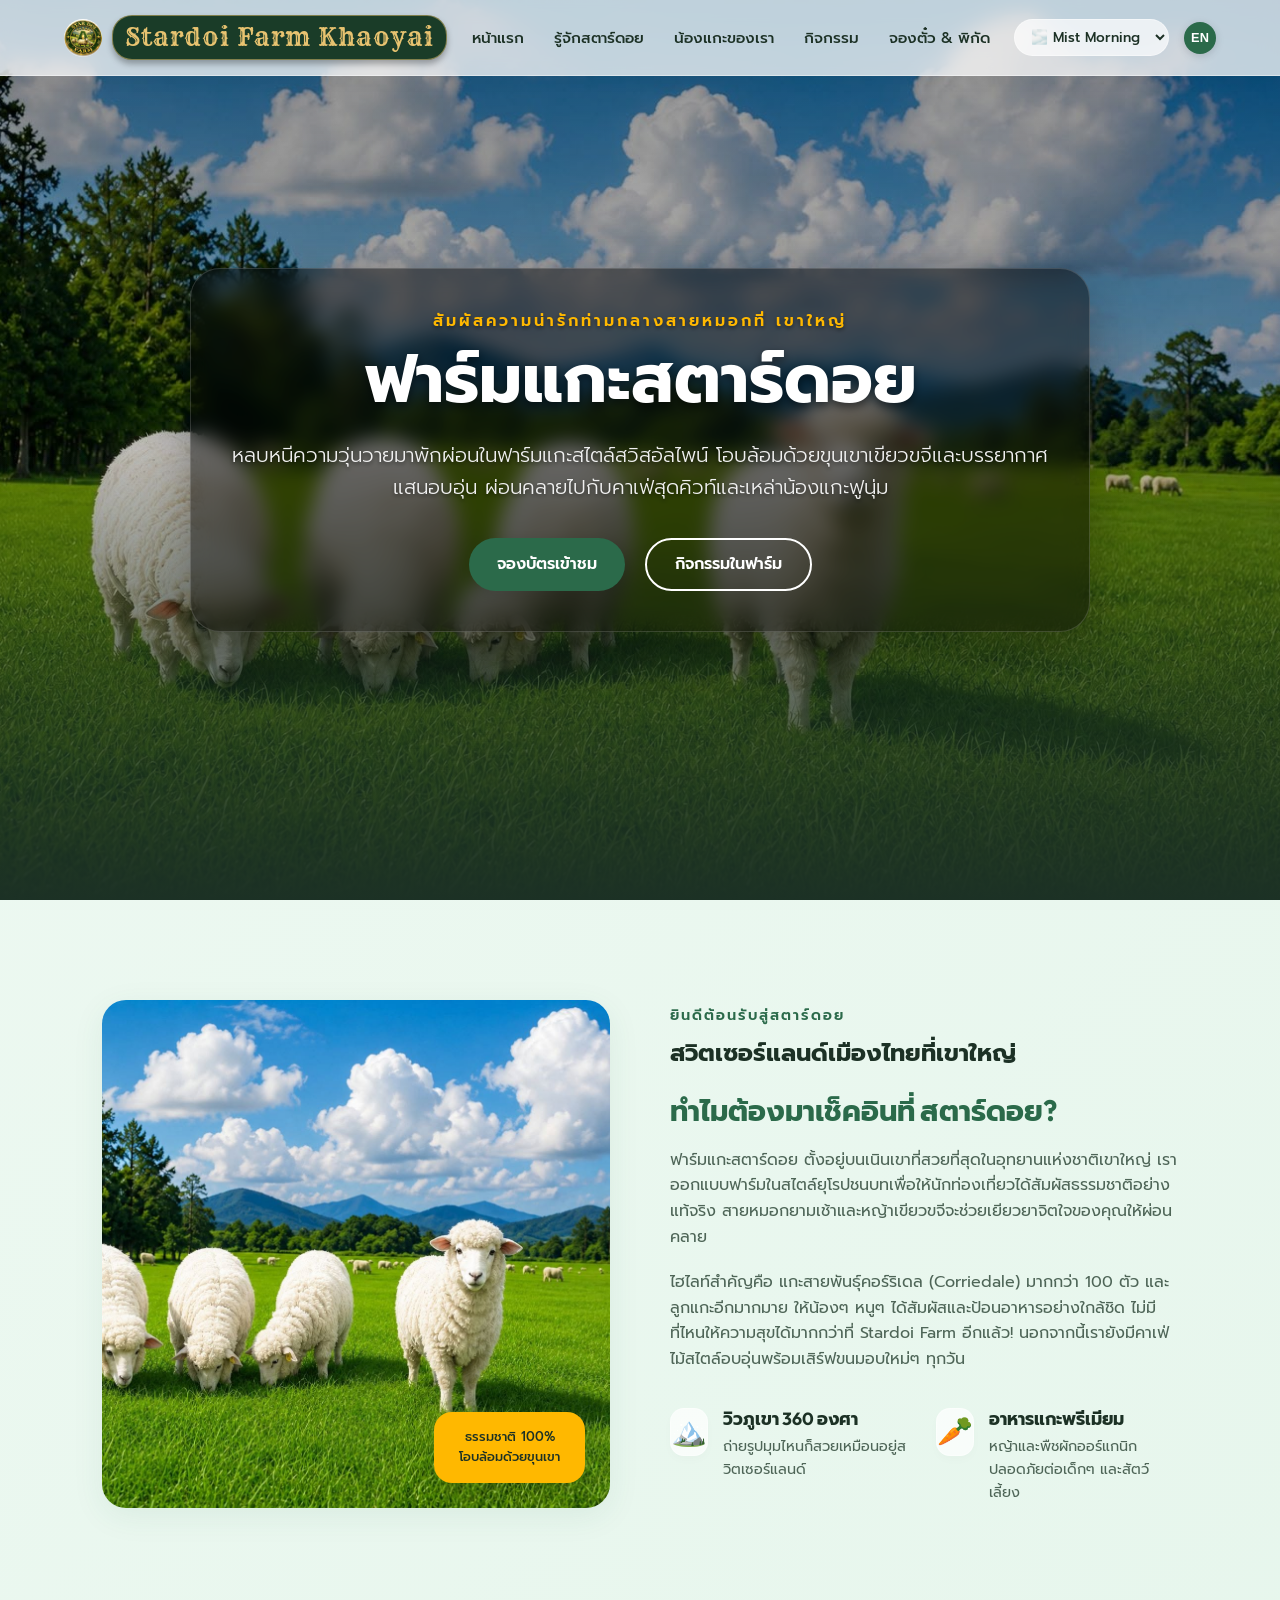
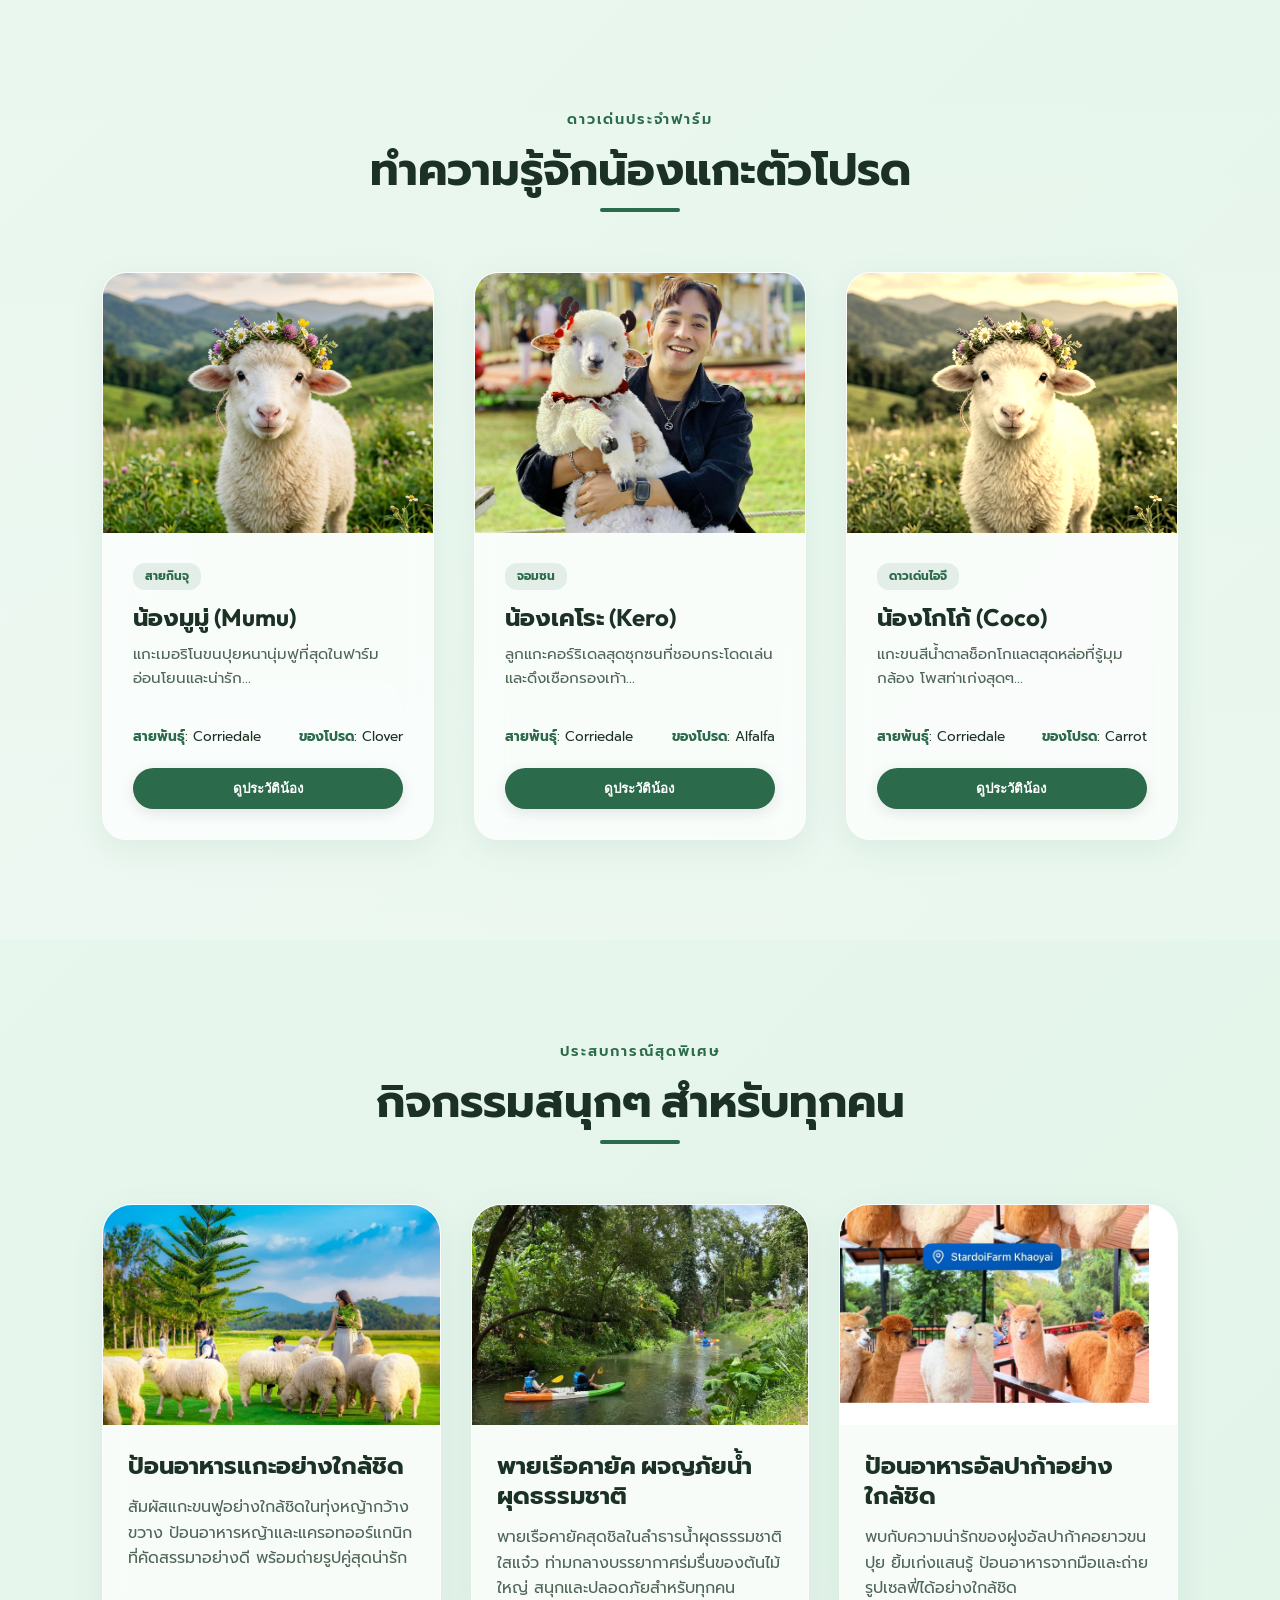
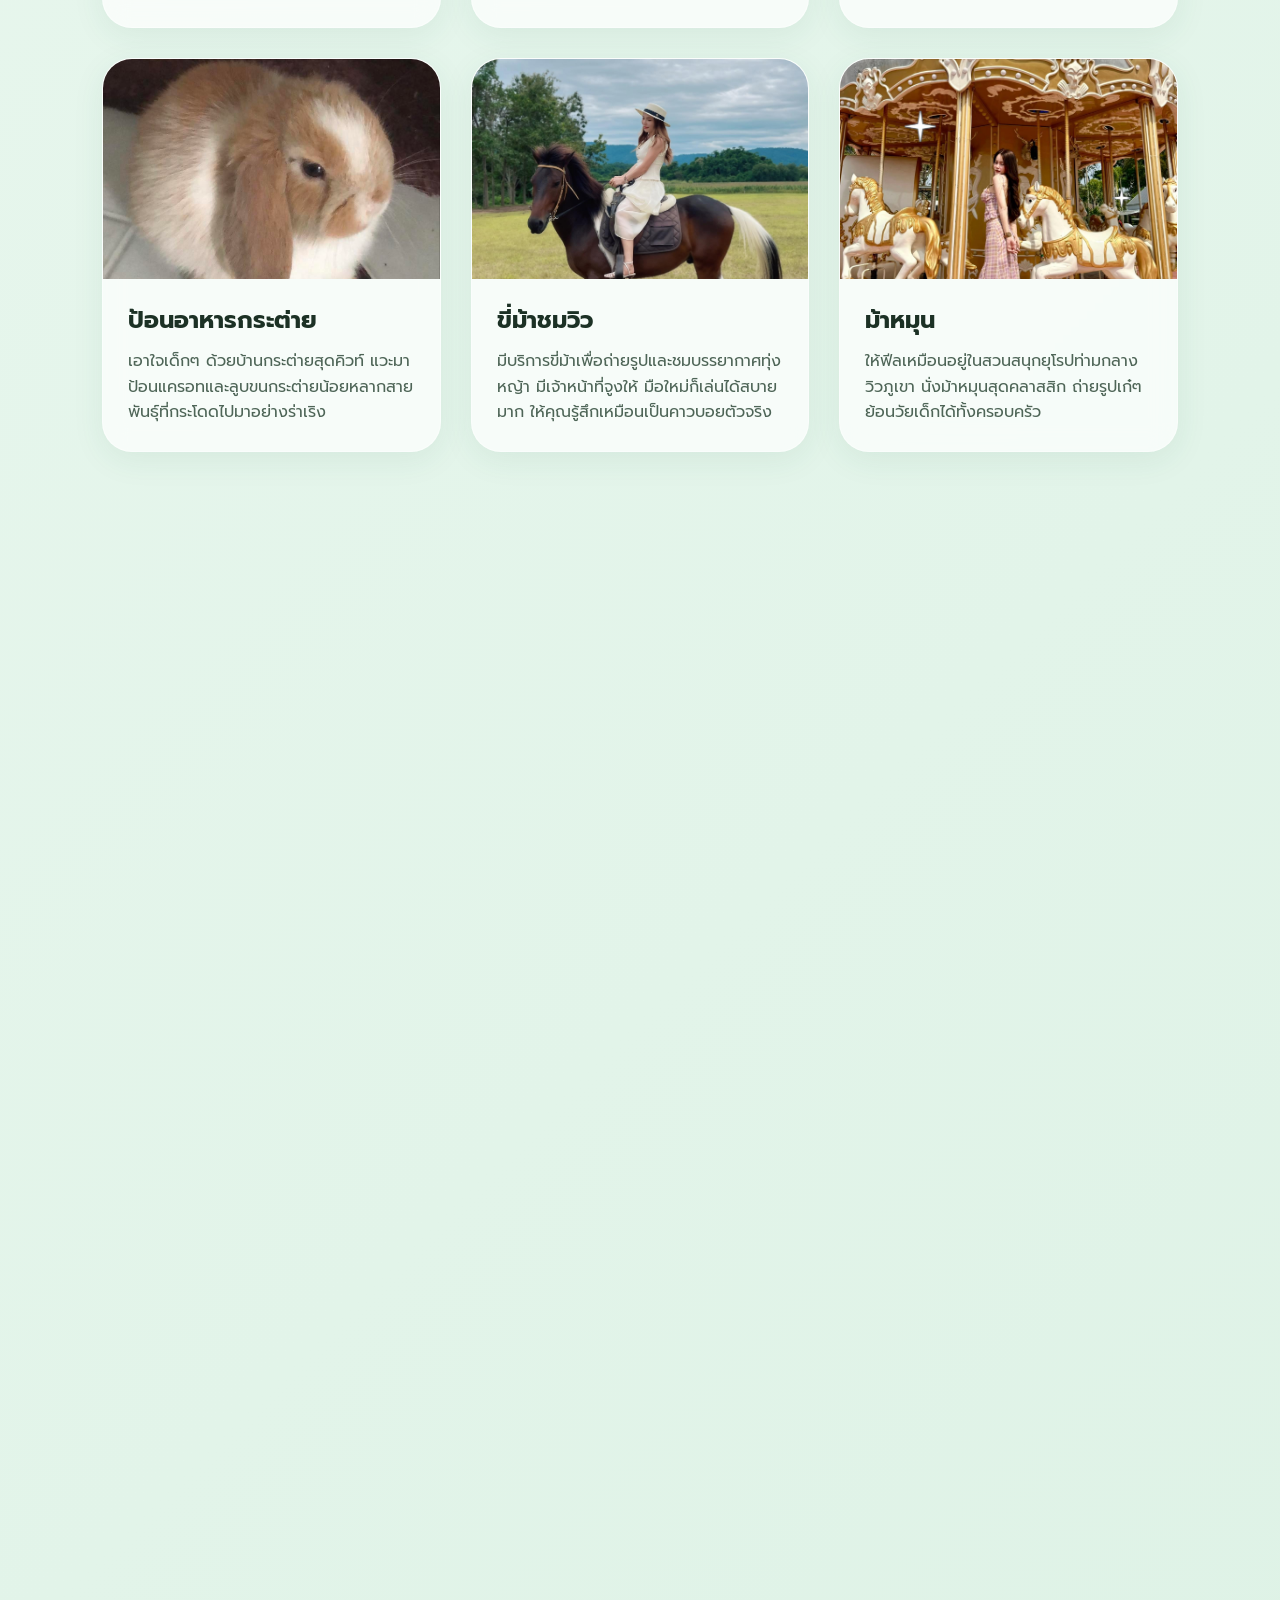
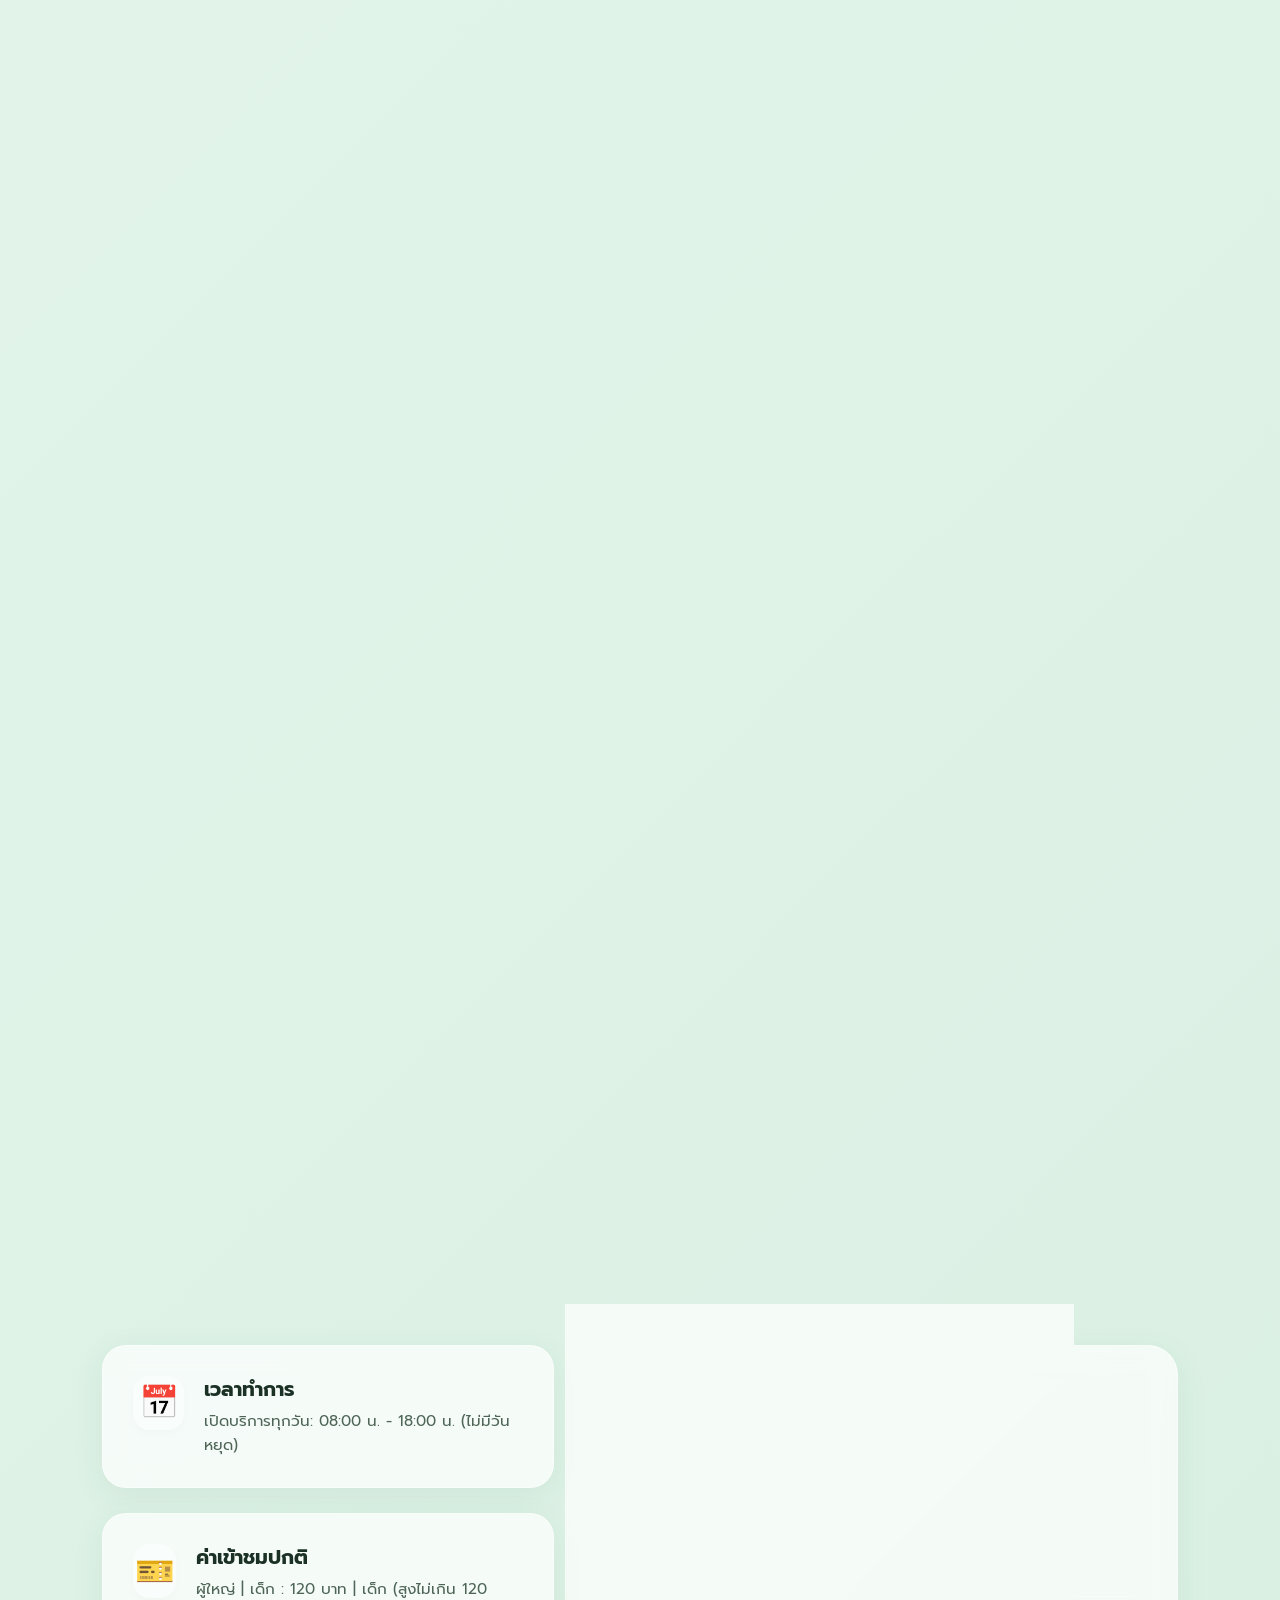
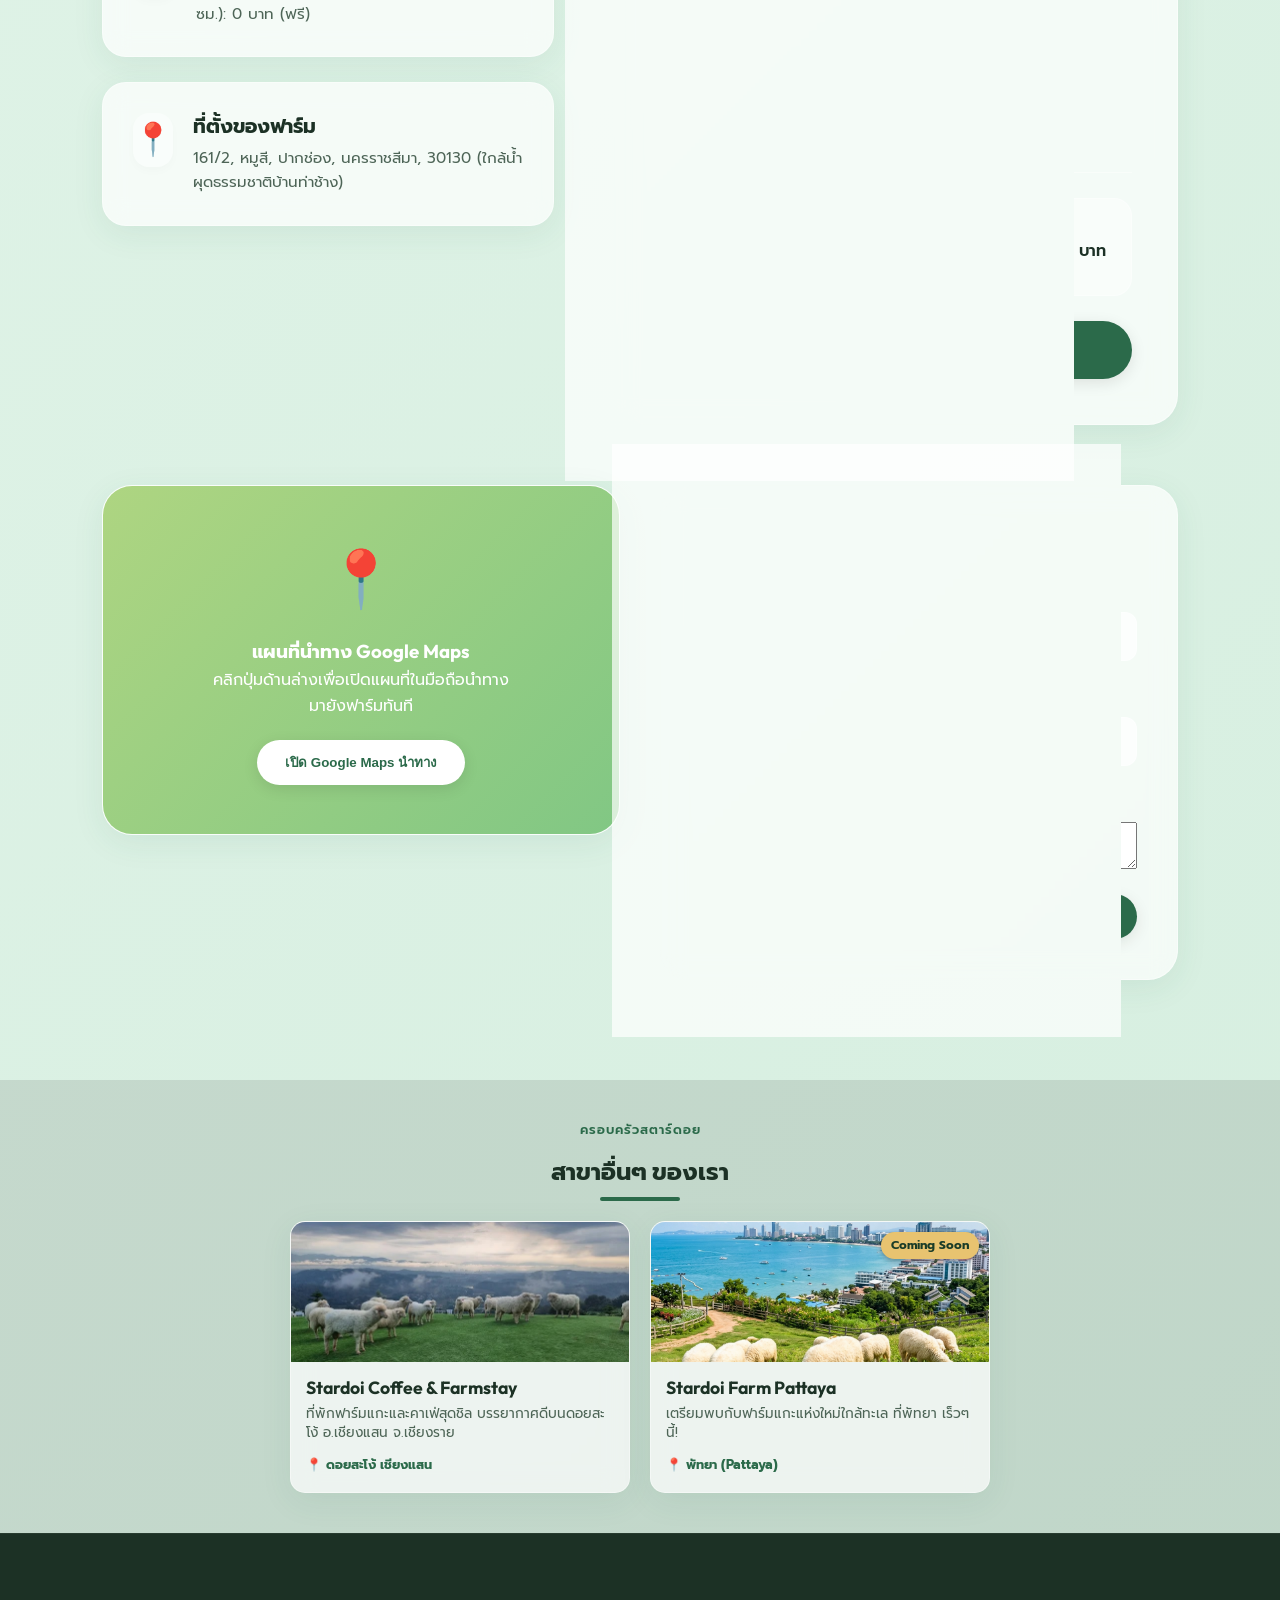
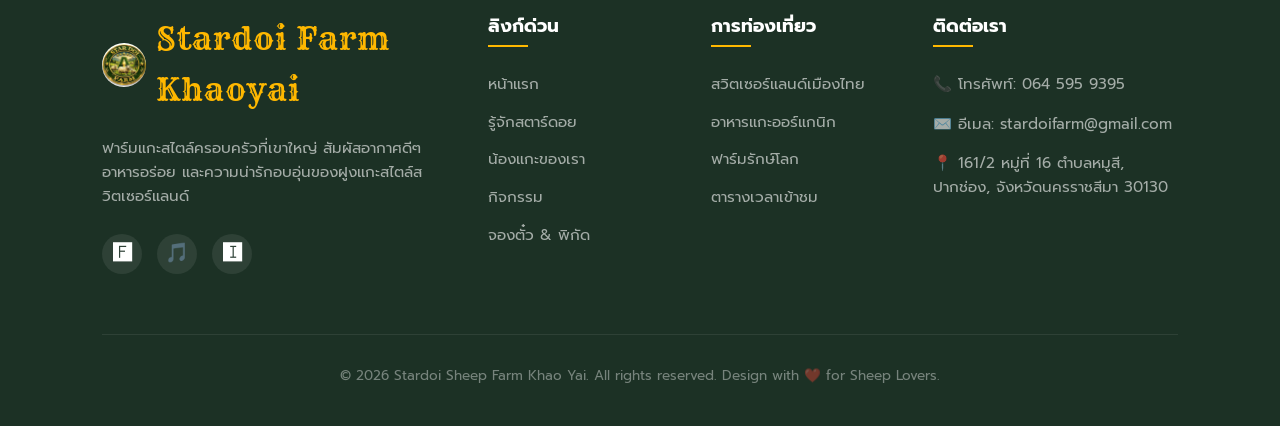
==== index.html @ 063c2667 "Add files via upload" ====
<!DOCTYPE html>
<html lang="th">
<head>
  <meta charset="UTF-8">
  <meta name="viewport" content="width=device-width, initial-scale=1.0">
  <meta name="description" content="ฟาร์มแกะสตาร์ดอย เขาใหญ่ (Stardoi Sheep Farm) - สัมผัสธรรมชาติสไตล์สวิสอัลไพน์ ป้อนอาหารแกะ ถ่ายรูปสวย และคาเฟ่แสนอบอุ่น">
  <meta name="keywords" content="ฟาร์มแกะเขาใหญ่, สตาร์ดอย, ที่เที่ยวเขาใหญ่, คาเฟ่เขาใหญ่, Stardoi Sheep Farm, Khao Yai">
  <meta name="author" content="Stardoi Sheep Farm">
  
  <title>Stardoi Sheep Farm Khao Yai - ฟาร์มแกะสตาร์ดอย เขาใหญ่</title>
  
  <!-- Google Fonts -->
  <link rel="preconnect" href="https://fonts.googleapis.com">
  <link rel="preconnect" href="https://fonts.gstatic.com" crossorigin>
  <link href="https://fonts.googleapis.com/css2?family=Rye&display=swap" rel="stylesheet">
  
  <!-- CSS Stylesheet -->
  <link rel="stylesheet" href="style.css">
</head>
<body class="theme-sunny">

  <!-- ==========================================================================
       Header & Navigation
       ========================================================================== -->
  <header>
    <a href="#" class="logo">
      <img src="images/logo.jpg" alt="Stardoi Logo" class="logo-img" style="width: 38px; height: 38px; border-radius: 50%; object-fit: cover;">
      <span style="font-family: 'Rye', cursive; font-size: 1.1em; font-weight: normal; letter-spacing: 1px; color: #e8c370; background-color: #1a3c28; padding: 2px 12px; border-radius: 20px; border: 1px solid rgba(232, 195, 112, 0.5); box-shadow: 0 4px 6px rgba(0,0,0,0.3);">Stardoi Farm Khaoyai</span>
    </a>
    
    <nav>
      <a href="#hero" data-translate="nav-home">หน้าแรก</a>
      <a href="#about" data-translate="nav-about">รู้จักสตาร์ดอย</a>
      <a href="#flock" data-translate="nav-flock">น้องแกะของเรา</a>
      <a href="#activities" data-translate="nav-activities">กิจกรรม</a>
      <a href="#booking" data-translate="nav-booking">จองตั๋ว & พิกัด</a>
    </nav>
    
    <div class="controls">
      <!-- Theme Selection Dropdown -->
      <select class="custom-select" id="themeSelect" aria-label="Select theme atmosphere">
        <option value="mist">🌫️ Mist Morning</option>
        <option value="sunny">☀️ Sunny Day</option>
        <option value="golden">🌅 Golden Hour</option>
        <option value="night">🌌 Starry Night</option>
      </select>
      
      <!-- Language Toggle Button -->
      <button class="lang-btn" id="langToggle" onclick="toggleLanguage()" aria-label="Toggle language">EN</button>
    </div>
  </header>

  <!-- ==========================================================================
       Hero Section
       ========================================================================== -->
  <section id="hero">
    <div class="hero-overlay"></div>
    <div class="mist-overlay"></div>
    <div class="stars-overlay"></div>
    
    <div class="hero-content reveal">
      <span class="hero-tagline" data-translate="hero-tagline">สัมผัสความน่ารักท่ามกลางสายหมอกที่ เขาใหญ่</span>
      <h1 data-translate="hero-title">ฟาร์มแกะสตาร์ดอย</h1>
      <p data-translate="hero-desc">หลบหนีความวุ่นวายมาพักผ่อนในฟาร์มแกะสไตล์สวิสอัลไพน์ โอบล้อมด้วยขุนเขาเขียวขจีและบรรยากาศแสนอบอุ่น ผ่อนคลายไปกับคาเฟ่สุดคิวท์และเหล่าน้องแกะฟูนุ่ม</p>
      <div class="hero-buttons">
        <a href="#booking" class="btn-primary" data-translate="hero-cta">จองบัตรเข้าชม</a>
        <a href="#activities" class="btn-secondary" data-translate="hero-secondary-cta">กิจกรรมในฟาร์ม</a>
      </div>
    </div>
  </section>

  <!-- ==========================================================================
       About Section
       ========================================================================== -->
  <section id="about">
    <div class="about-container">
      <div class="about-img-wrapper reveal">
        <img class="about-img" src="images/cover.png" alt="Stardoi Sheep Farm Landscape">
        <div class="about-badge">
          <span data-translate="about-badge-val">ธรรมชาติ 100%</span>
          <span data-translate="about-badge-lbl">โอบล้อมด้วยขุนเขา</span>
        </div>
      </div>
      
      <div class="about-text reveal">
        <span class="section-tag" data-translate="about-tag">ยินดีต้อนรับสู่สตาร์ดอย</span>
        <h2 data-translate="about-title">สวิตเซอร์แลนด์เมืองไทยที่เขาใหญ่</h2>
        <h3 data-translate="about-h3" style="margin-top: 25px;">ทำไมต้องมาเช็คอินที่ สตาร์ดอย?</h3>
        <p data-translate="about-p1">ฟาร์มแกะสตาร์ดอย ตั้งอยู่บนเนินเขาที่สวยที่สุดในอุทยานแห่งชาติเขาใหญ่ เราออกแบบฟาร์มในสไตล์ยุโรปชนบทเพื่อให้นักท่องเที่ยวได้สัมผัสธรรมชาติอย่างแท้จริง สายหมอกยามเช้าและหญ้าเขียวขจีจะช่วยเยียวยาจิตใจของคุณให้ผ่อนคลาย</p>
        <p data-translate="about-p2">นอกจากแกะสายพันธุ์แท้ขนฟูนุ่มแล้ว เรายังมี Stardoi Cafe คาเฟ่ไม้สไตล์อบอุ่นที่พร้อมเสิร์ฟขนมอบใหม่ๆ และเครื่องดื่มสูตรพิเศษที่ใช้ส่วนผสมออร์แกนิกในพื้นที่</p>
        
        <div class="features-grid">
          <div class="feature-item">
            <div class="feature-icon">🏔️</div>
            <div class="feature-desc">
              <h4 data-translate="feat-scenery-title">วิวภูเขา 360 องศา</h4>
              <p data-translate="feat-scenery-desc">ถ่ายรูปมุมไหนก็สวยเหมือนอยู่สวิตเซอร์แลนด์</p>
            </div>
          </div>
          <div class="feature-item">
            <div class="feature-icon">🥕</div>
            <div class="feature-desc">
              <h4 data-translate="feat-organic-title">อาหารแกะพรีเมียม</h4>
              <p data-translate="feat-organic-desc">หญ้าและพืชผักออร์แกนิก ปลอดภัยต่อเด็กๆ</p>
            </div>
          </div>
        </div>
      </div>
    </div>
  </section>

  <!-- ==========================================================================
       Meet The Flock Section (Interactive)
       ========================================================================== -->
  <section id="flock">
    <div class="section-header reveal">
      <span class="section-tag" data-translate="flock-tag">ดาวเด่นประจำฟาร์ม</span>
      <h2 data-translate="flock-title">ทำความรู้จักน้องแกะตัวโปรด</h2>
    </div>
    
    <div class="flock-grid">
      <!-- Mumu Card -->
      <div class="sheep-card glass-panel reveal" data-sheep-id="mumu">
        <div class="sheep-img-wrapper">
          <img class="sheep-card-img" src="images/cute_sheep.jpg" alt="Mumu Merino Sheep">
        </div>
        <div class="sheep-card-content">
          <span class="sheep-card-tag" data-translate="flock-card-mumu-tag">สายกินจุ</span>
          <h3 data-translate="flock-card-mumu-name">น้องมูมู่ (Mumu)</h3>
          <p data-translate="flock-card-mumu-desc">แกะเมอริโนขนปุยหนานุ่มฟูที่สุดในฟาร์ม อ่อนโยนและน่ารัก...</p>
          <div class="sheep-meta">
            <span><strong data-translate="modal-stat-breed">สายพันธุ์</strong>: Corriedale</span>
            <span><strong data-translate="modal-stat-food">ของโปรด</strong>: Clover</span>
          </div>
          <button class="btn-primary" style="margin-top:20px; width:100%; padding:10px;" data-translate="flock-card-mumu-btn">ดูประวัติน้อง</button>
        </div>
      </div>
      
      <!-- Kero Card -->
      <div class="sheep-card glass-panel reveal" data-sheep-id="kero">
        <div class="sheep-img-wrapper">
          <img class="sheep-card-img" src="images/star_sheep_kero.jpg" alt="Kero Corriedale Sheep" style="filter: hue-rotate(15deg);">
        </div>
        <div class="sheep-card-content">
          <span class="sheep-card-tag" data-translate="flock-card-Kero-tag">จอมซน</span>
          <h3 data-translate="flock-card-Kero-name">น้องเคโระ (Kero)</h3>
          <p data-translate="flock-card-Kero-desc">ลูกแกะคอร์ริเดลสุดซุกซนที่ชอบกระโดดเล่นและดึงเชือกรองเท้า...</p>
          <div class="sheep-meta">
            <span><strong data-translate="modal-stat-breed">สายพันธุ์</strong>: Corriedale</span>
            <span><strong data-translate="modal-stat-food">ของโปรด</strong>: Alfalfa</span>
          </div>
          <button class="btn-primary" style="margin-top:20px; width:100%; padding:10px;" data-translate="flock-card-Kero-btn">ดูประวัติน้อง</button>
        </div>
      </div>
      
      <!-- Coco Card -->
      <div class="sheep-card glass-panel reveal" data-sheep-id="coco">
        <div class="sheep-img-wrapper">
          <img class="sheep-card-img" src="images/cute_sheep.jpg" alt="Coco Brown Sheep" style="filter: sepia(0.6) saturate(1.2) contrast(1.1);">
        </div>
        <div class="sheep-card-content">
          <span class="sheep-card-tag" data-translate="flock-card-coco-tag">ดาวเด่นไอจี</span>
          <h3 data-translate="flock-card-coco-name">น้องโกโก้ (Coco)</h3>
          <p data-translate="flock-card-coco-desc">แกะขนสีน้ำตาลช็อกโกแลตสุดหล่อที่รู้มุมกล้อง โพสท่าเก่งสุดๆ...</p>
          <div class="sheep-meta">
            <span><strong data-translate="modal-stat-breed">สายพันธุ์</strong>: Corriedale</span>
            <span><strong data-translate="modal-stat-food">ของโปรด</strong>: Carrot</span>
          </div>
          <button class="btn-primary" style="margin-top:20px; width:100%; padding:10px;" data-translate="flock-card-coco-btn">ดูประวัติน้อง</button>
        </div>
      </div>
    </div>
  </section>

  <!-- ==========================================================================
       Activities Section
       ========================================================================== */ -->
  <section id="activities">
    <div class="section-header reveal">
      <span class="section-tag" data-translate="act-tag">ประสบการณ์สุดพิเศษ</span>
      <h2 data-translate="act-title">กิจกรรมสนุกๆ สำหรับทุกคน</h2>
    </div>
    
    <div class="activities-grid">
      <div class="activity-card glass-panel reveal">
        <div class="activity-img-wrapper">
          <img class="activity-img" src="images/Feed.jpg" alt="Feeding Sheep">
        </div>
        <div class="activity-content">
          <h3 class="activity-title" data-translate="act-1-title">ป้อนอาหารแกะอย่างใกล้ชิด</h3>
          <p class="activity-desc" data-translate="act-1-desc">สัมผัสแกะขนฟูอย่างใกล้ชิดในทุ่งหญ้ากว้างขวาง ป้อนอาหารหญ้าและแครอทออร์แกนิกที่คัดสรรมาอย่างดี พร้อมถ่ายรูปคู่สุดน่ารัก</p>
        </div>
      </div>
      
      <div class="activity-card glass-panel reveal">
        <div class="activity-img-wrapper">
          <img class="activity-img" src="images/Kayak1.jpg" alt="Kayaking">
        </div>
        <div class="activity-content">
          <h3 class="activity-title" data-translate="act-2-title">พายเรือคายัค ผจญภัยน้ำผุดธรรมชาติ</h3>
          <p class="activity-desc" data-translate="act-2-desc">พายเรือคายัคสุดชิลในลำธารน้ำผุดธรรมชาติใสแจ๋ว ท่ามกลางบรรยากาศร่มรื่นของต้นไม้ใหญ่ สนุกและปลอดภัยสำหรับทุกคน</p>
        </div>
      </div>

      <div class="activity-card glass-panel reveal">
        <div class="activity-img-wrapper">
          <img class="activity-img" src="images/Alpaca.jpg" alt="Feeding Alpaca">
        </div>
        <div class="activity-content">
          <h3 class="activity-title" data-translate="act-alpaca-title">ป้อนอาหารอัลปาก้าอย่างใกล้ชิด</h3>
          <p class="activity-desc" data-translate="act-alpaca-desc">พบกับความน่ารักของฝูงอัลปาก้าคอยาวขนปุย ยิ้มเก่งแสนรู้ ป้อนอาหารจากมือและถ่ายรูปเซลฟี่ได้อย่างใกล้ชิด</p>
        </div>
      </div>

      <div class="activity-card glass-panel reveal">
        <div class="activity-img-wrapper">
          <img class="activity-img" src="images/Rabbit1.jpg" alt="Feeding Rabbit">
        </div>
        <div class="activity-content">
          <h3 class="activity-title" data-translate="act-rabbit-title">ป้อนอาหารกระต่าย</h3>
          <p class="activity-desc" data-translate="act-rabbit-desc">เอาใจเด็กๆ ด้วยบ้านกระต่ายสุดคิวท์ แวะมาป้อนแครอทและลูบขนกระต่ายน้อยหลากสายพันธุ์ที่กระโดดไปมาอย่างร่าเริง</p>
        </div>
      </div>

      <div class="activity-card glass-panel reveal">
        <div class="activity-img-wrapper">
          <img class="activity-img" src="images/Horse.jpg" alt="Horseback Riding">
        </div>
        <div class="activity-content">
          <h3 class="activity-title" data-translate="act-horse-title">ขี่ม้าชมวิว</h3>
          <p class="activity-desc" data-translate="act-horse-desc">มีบริการขี่ม้าเพื่อถ่ายรูปและชมบรรยากาศทุ่งหญ้า มีเจ้าหน้าที่จูงให้ มือใหม่ก็เล่นได้สบายมาก ให้คุณรู้สึกเหมือนเป็นคาวบอยตัวจริง</p>
        </div>
      </div>

      <div class="activity-card glass-panel reveal">
        <div class="activity-img-wrapper">
          <img class="activity-img" src="images/Carousel.jpg" alt="Carousel">
        </div>
        <div class="activity-content">
          <h3 class="activity-title" data-translate="act-carousel-title">ม้าหมุน</h3>
          <p class="activity-desc" data-translate="act-carousel-desc">ให้ฟีลเหมือนอยู่ในสวนสนุกยุโรปท่ามกลางวิวภูเขา นั่งม้าหมุนสุดคลาสสิก ถ่ายรูปเก๋ๆ ย้อนวัยเด็กได้ทั้งครอบครัว</p>
        </div>
      </div>

      <div class="activity-card glass-panel reveal">
        <div class="activity-img-wrapper">
          <img class="activity-img" src="images/Paint.jpg" alt="Painting">
        </div>
        <div class="activity-content">
          <h3 class="activity-title" data-translate="act-paint-title">กิจกรรมระบายสีสร้างสรรค์</h3>
          <p class="activity-desc" data-translate="act-paint-desc">ปลดปล่อยจินตนาการไปกับกิจกรรมระบายสีตุ๊กตาปูนปลาสเตอร์รูปน้องแกะและสัตว์น่ารักๆ สนุกสนานได้ทั้งครอบครัว พร้อมนำผลงานศิลปะชิ้นเดียวในโลกกลับบ้านเป็นที่ระลึก</p>
        </div>
      </div>
      
      <div class="activity-card glass-panel reveal">
        <div class="activity-img-wrapper">
          <img class="activity-img" src="images/star_sheep_kero.jpg" alt="Photo with Sheep">
        </div>
        <div class="activity-content">
          <h3 class="activity-title" data-translate="act-photo-title">ถ่ายรูปกับน้องแกะ</h3>
          <p class="activity-desc" data-translate="act-photo-desc">บันทึกความทรงจำดีๆๆ สัมผัสความน่ารักของน้องแกะพันธุ์คอร์ริเดล ขนฟูนุ่มแสนเป็นมิตร พร้อมถ่ายรูปสวยๆ ท่ามกลางบรรยากาศธรรมชาติ</p>
        </div>
      </div>
    </div>
    
    <!-- Specialty Cafe & Glamping highlight panels -->
    <div class="cafe-glamping-row">
      <div class="highlight-card glass-panel reveal">
        <div class="highlight-img-wrapper">
          <img class="highlight-img" src="images/cafe_bakery.jpg" alt="Stardoi Cafe Bakery">
        </div>
        <div class="highlight-content">
          <span class="highlight-tag" data-translate="act-3-tag">ห้ามพลาด</span>
          <h3 data-translate="act-3-title">สตาร์ดอยคาเฟ่ & เบเกอรี่</h3>
          <p data-translate="act-3-p">นั่งชิลในร้านกาแฟสไตล์ไม้โอ๊คอบอุ่น ชิมเบเกอรี่อบสดใหม่ทุกเช้า เช่น ครัวซองต์เนยฝรั่งเศส และชาผลไม้หอมชื่นใจ พร้อมชมวิวเนินเขาและฝูงแกะเดินเล่นผ่านหน้ากระจกใสบานใหญ่</p>
        </div>
      </div>
      
      <div class="highlight-card glass-panel reverse reveal">
        <div class="highlight-content">
          <span class="highlight-tag" data-translate="act-4-tag">นวัตกรรมและธรรมชาติ</span>
          <h3 data-translate="act-4-title">ฟาร์มรักษ์โลก (Smart Farm)</h3>
          <p data-translate="act-4-p">เราบริหารจัดการฟาร์มด้วยระบบที่ทันสมัย ใส่ใจสิ่งแวดล้อมและสวัสดิภาพของสัตว์ (Animal Welfare) น้องแกะและสัตว์ทุกตัวได้รับการดูแลอย่างดีเยี่ยมด้วยความรัก เพื่อส่งมอบรอยยิ้มให้กับผู้มาเยือนทุกคน</p>
        </div>
        <div class="highlight-img-wrapper">
          <img class="highlight-img" src="images/hero_farm.jpg" alt="Stardoi Eco-Friendly Smart Farm" style="filter: brightness(0.95) contrast(1.1);">
        </div>
      </div>

    <!-- Slideshow Wrapper -->
    <div class="slideshow-section glass-panel reveal" style="margin-top: 60px; padding: 40px;">
      <h3 style="font-size: 1.8rem; margin-bottom: 25px; text-align: center;" data-translate="slideshow-title">ประมวลภาพบรรยากาศและกิจกรรม</h3>
      <div class="slideshow-container">
        <!-- Slide 1 -->
        <div class="my-slide fade">
          <img src="images/slide1.jpg" onerror="this.src='images/cover.png'" alt="Stardoi Farm Slide 1">
          <div class="slide-caption" data-translate="slide1-caption">สัมผัสบรรยากาศฟาร์มแกะสุดชิลท่ามกลางขุนเขา</div>
        </div>
        <!-- Slide 2 -->
        <div class="my-slide fade">
          <img src="images/slide2.jpg" onerror="this.src='images/cafe_bakery.jpg'" alt="Stardoi Farm Slide 2">
          <div class="slide-caption" data-translate="slide2-caption">สนุกสนานไปกับกิจกรรมให้อาหารสัตว์นานาชนิด</div>
        </div>
        <!-- Slide 3 -->
        <div class="my-slide fade">
          <img src="images/slide3.png" onerror="this.src='images/cute_sheep.jpg'" alt="Stardoi Farm Slide 3">
          <div class="slide-caption" data-translate="slide3-caption">แวะพักจิบเครื่องดื่มและทานเบเกอรี่แสนอร่อยที่คาเฟ่</div>
        </div>
        <!-- Slide 4 -->
        <div class="my-slide fade">
          <img src="images/slide4.jpg" onerror="this.src='images/cover.png'" alt="Stardoi Farm Slide 4">
          <div class="slide-caption" data-translate="slide4-caption">มุมถ่ายรูปสวยๆ สไตล์ยุโรปมากมายทั่วฟาร์ม</div>
        </div>
        <!-- Slide 5 -->
        <div class="my-slide fade">
          <img src="images/slide5.jpg" onerror="this.src='images/cover.png'" alt="Stardoi Farm Slide 5">
          <div class="slide-caption" data-translate="slide5-caption">เก็บความทรงจำดีๆ ที่ฟาร์มแกะสตาร์ดอย</div>
        </div>

        <!-- Next and previous buttons -->
        <a class="slide-prev" onclick="plusSlides(-1)">&#10094;</a>
        <a class="slide-next" onclick="plusSlides(1)">&#10095;</a>
      </div>
      <br>

      <!-- The dots/circles -->
      <div style="text-align:center">
        <span class="slide-dot" onclick="currentSlide(1)"></span>
        <span class="slide-dot" onclick="currentSlide(2)"></span>
        <span class="slide-dot" onclick="currentSlide(3)"></span>
        <span class="slide-dot" onclick="currentSlide(4)"></span>
        <span class="slide-dot" onclick="currentSlide(5)"></span>
      </div>
    </div>
  </section>


  <!-- ==========================================================================
       Booking & Location Section
       ========================================================================== -->
  <section id="booking">
    <div class="section-header reveal">
      <span class="section-tag" data-translate="booking-tag">วางแผนการเดินทาง</span>
      <h2 data-translate="booking-title">ข้อมูลผู้เข้าชม & จองตั๋วล่วงหน้า</h2>
    </div>
    
    <div class="booking-container">
      <!-- Left column: Info cards & simulated Map -->
      <div class="info-cards reveal">
        <div class="info-card glass-panel">
          <div class="info-icon">📅</div>
          <div class="info-text">
            <h3 data-translate="info-1-title">เวลาทำการ</h3>
            <p data-translate="info-1-desc">เปิดบริการทุกวัน: 08:00 น. - 18:00 น. (ไม่มีวันหยุด)</p>
          </div>
        </div>
        
        <div class="info-card glass-panel">
          <div class="info-icon">🎫</div>
          <div class="info-text">
            <h3 data-translate="info-2-title">ค่าเข้าชมปกติ</h3>
            <p data-translate="info-2-desc">ผู้ใหญ่ | เด็ก : 120 บาท | เด็ก (สูงไม่เกิน 120 ซม.): 0 บาท (ฟรี)</p>
          </div>
        </div>
        
        <div class="info-card glass-panel">
          <div class="info-icon">📍</div>
          <div class="info-text">
            <h3 data-translate="info-3-title">ที่ตั้งของฟาร์ม</h3>
            <p data-translate="info-3-desc">161/2, หมูสี, ปากช่อง, นครราชสีมา, 30130 (ใกล้น้ำผุดธรรมชาติบ้านท่าช้าง)</p>
          </div>
        </div>
      </div>
      
      <!-- Right column: Cost Calculator Panel -->
      <div class="ticket-calculator glass-panel reveal">
        <h3 data-translate="calc-title">คำนวณราคาบัตรเข้าชม</h3>
        <p class="calc-subtitle" data-translate="calc-subtitle">วางแผนค่าใช้จ่ายล่วงหน้าและรับบัตรเข้าคิวพิเศษทันที</p>
        
        <form class="calc-form" onsubmit="submitReservation(event)">
          <div class="form-row">
            <div class="form-group">
              <label for="calcAdults" data-translate="label-adults">ผู้ใหญ่ | เด็ก(120 บาท/คน)</label>
              <input type="number" id="calcAdults" min="0" value="2" required>
            </div>
<!--            <div class="form-group">
              <label for="calcKids" data-translate="label-kids">เด็ก (50 บาท/คน)</label>
              <input type="number" id="calcKids" min="0" value="0">
            </div> -->
          </div>
          
          <div class="addons-group">
            <span class="addons-title" data-translate="label-addons">แพ็กเกจเสริมสุดคุ้ม</span>
            
            <label class="checkbox-label">
              <input type="checkbox" id="addonFeeding">
              <span data-translate="addon-feeding">หญ้าและอาหารเม็ดแสนอร่อย (+100 บาท/คน)</span>
            </label>
            
            <label class="checkbox-label">
              <input type="checkbox" id="addonKayak">
              <span data-translate="addon-cafe">คูปองพายเรือ (+140 บาท/คน)</span>
            </label>
            
            <label class="checkbox-label">
              <input type="checkbox" id="addonPhoto">
              <span data-translate="addon-photo">สิทธิ์กอดแกะถ่ายรูปใกล้ชิด VIP (+100 บาท/กลุ่ม)</span>
            </label>
          </div>
          
          <div class="calc-total">
            <div>
              <span class="total-label" data-translate="label-total">ยอดรวมทั้งสิ้น:</span>
              <span class="sheep-decor">🐑</span>
            </div>
            <div>
              <span class="total-price" id="totalPrice">0</span>
              <span class="total-label" data-translate="total-currency"> บาท</span>
            </div>
          </div>
          
          <button type="submit" class="btn-primary" style="font-size: 1.1rem; padding: 15px;" data-translate="btn-estimate">จองสิทธิ์เข้าชมด่วน</button>
        </form>
      </div>
    </div>
    
    <!-- Google map placeholder & Inquiry contact form -->
    <div class="map-contact-section">
      <div class="map-wrapper glass-panel reveal">
        <div class="map-placeholder">
          <div class="map-placeholder-icon">📍</div>
          <h3 data-translate="map-placeholder-title">แผนที่นำทาง Google Maps</h3>
          <p data-translate="map-placeholder-desc" style="max-width: 320px; margin-top: 5px;">คลิกปุ่มด้านล่างเพื่อเปิดแผนที่ในมือถือนำทางมายังฟาร์มทันที</p>
          <button class="btn-primary map-btn" onclick="openGoogleMaps()" data-translate="btn-open-map">เปิด Google Maps นำทาง</button>
        </div>
      </div>
      
      <div class="contact-form glass-panel reveal">
        <h3 data-translate="contact-title">สอบถามข้อมูลเพิ่มเติม</h3>
        <form class="calc-form" id="contactFormElement">
          <div class="form-group">
            <label for="contactName" data-translate="label-name">ชื่อ-นามสกุล</label>
            <input type="text" id="contactName" data-translate="placeholder-name" placeholder="กรุณากรอกชื่อของคุณ" required>
          </div>
          <div class="form-group">
            <label for="contactPhone" data-translate="label-phone">เบอร์โทรศัพท์</label>
            <input type="tel" id="contactPhone" data-translate="placeholder-phone" placeholder="กรุณากรอกเบอร์โทรศัพท์" required>
          </div>
          <div class="form-group">
            <label for="contactMessage" data-translate="label-msg">ข้อความหรือคำถาม</label>
            <textarea id="contactMessage" rows="3" data-translate="placeholder-msg" placeholder="สอบถามเรื่องการจองเต็นท์ หรือแพ็กเกจหมู่คณะ..."></textarea>
          </div>
          <button type="submit" class="btn-primary" data-translate="btn-send">ส่งข้อมูลติดต่อ</button>
        </form>
      </div>
    </div>
  </section>

  <!-- ==========================================================================
       Interactive Sheep Details Modal
       ========================================================================== -->
  <div class="modal-backdrop" id="sheepModal">
    <div class="modal-content glass-panel">
      <button class="modal-close" id="modalClose" aria-label="Close modal">&times;</button>
      <div class="modal-hero">
        <img class="modal-img" id="modalImg" src="images/cute_sheep.jpg" alt="Sheep detail">
        <div class="modal-header-info">
          <h2 id="modalName">ชื่อแกะ</h2>
        </div>
      </div>
      <div class="modal-body">
        <p id="modalDesc">คำอธิบายประวัติของน้องแกะ...</p>
        
        <div class="sheep-stats">
          <div class="stat-box">
            <div class="stat-icon">🧬</div>
            <div>
              <span class="stat-label" data-translate="modal-stat-breed">สายพันธุ์</span>
              <span class="stat-value" id="statBreed">เมอริโน</span>
            </div>
          </div>
          <div class="stat-box">
            <div class="stat-icon">🌟</div>
            <div>
              <span class="stat-label" data-translate="modal-stat-char">นิสัยเอกลักษณ์</span>
              <span class="stat-value" id="statChar">ขี้เซา</span>
            </div>
          </div>
          <div class="stat-box">
            <div class="stat-icon">🥕</div>
            <div>
              <span class="stat-label" data-translate="modal-stat-food">ของโปรด</span>
              <span class="stat-value" id="statFood">โคลเวอร์</span>
            </div>
          </div>
        </div>
      </div>
    </div>
  </div>

  <!-- ==========================================================================
       Footer Section
       ========================================================================== -->
  <!-- ==========================================================================
       Our Branches Section
       ========================================================================== -->
  <section id="branches" style="padding: 40px 5%; background: rgba(0,0,0,0.1); text-align: center;">
    <div class="section-header reveal" style="margin-bottom: 20px;">
      <span class="section-tag" data-translate="branches-tag" style="font-size: 0.8rem; letter-spacing: 1px;">ครอบครัวสตาร์ดอย</span>
      <h2 data-translate="branches-title" style="font-size: 1.5rem; margin-top: 5px;">สาขาอื่นๆ ของเรา</h2>
    </div>
    
    <div style="display: grid; grid-template-columns: repeat(auto-fit, minmax(280px, 1fr)); gap: 20px; max-width: 700px; margin: 0 auto; text-align: left;">
      
      <!-- Chiang Saen Branch -->
      <a href="https://www.facebook.com/stardoicoffee" target="_blank" class="branch-card glass-panel reveal" style="text-decoration: none; color: inherit; display: block; overflow: hidden; border-radius: 15px; transition: transform 0.3s; padding: 0;">
        <div style="height: 140px; background: url('images/StardoiCoffee.jpg') center/cover;"></div>
        <div style="padding: 15px;">
          <h3 style="color: var(--text-color); margin-bottom: 5px; font-size: 1.1rem;" data-translate="branch-1-title">Stardoi Coffee & Farmstay</h3>
          <p style="color: var(--text-muted); font-size: 0.85rem; margin-bottom: 10px; line-height: 1.4;" data-translate="branch-1-desc">ที่พักฟาร์มแกะและคาเฟ่สุดชิล บรรยากาศดีบนดอยสะโง้ อ.เชียงแสน จ.เชียงราย</p>
          <span style="color: var(--primary-color); font-weight: bold; font-size: 0.8rem;" data-translate="branch-1-loc">📍 ดอยสะโง้ เชียงแสน</span>
        </div>
      </a>

      <!-- Pattaya Branch -->
      <div class="branch-card glass-panel reveal" style="display: block; overflow: hidden; border-radius: 15px; position: relative; padding: 0;">
        <div style="height: 140px; background: url('images/pattaya_sheep.jpg') center/cover;"></div>
        <div style="position: absolute; top: 10px; right: 10px; background: #e8c370; color: #1a3c28; padding: 4px 10px; border-radius: 15px; font-weight: bold; font-size: 0.75rem; box-shadow: 0 2px 5px rgba(0,0,0,0.3);" data-translate="branch-2-badge">Coming Soon</div>
        <div style="padding: 15px;">
          <h3 style="color: var(--text-color); margin-bottom: 5px; font-size: 1.1rem;" data-translate="branch-2-title">Stardoi Farm Pattaya</h3>
          <p style="color: var(--text-muted); font-size: 0.85rem; margin-bottom: 10px; line-height: 1.4;" data-translate="branch-2-desc">เตรียมพบกับฟาร์มแกะแห่งใหม่ใกล้ทะเล ที่พัทยา เร็วๆ นี้!</p>
          <span style="color: var(--primary-color); font-weight: bold; font-size: 0.8rem;" data-translate="branch-2-loc">📍 พัทยา (Pattaya)</span>
        </div>
      </div>

    </div>
  </section>

  <footer>
    <div class="footer-grid">
      <div class="footer-about">
        <div class="footer-logo">
          <img src="images/logo.jpg" alt="Stardoi Logo" class="logo-img" style="width: 44px; height: 44px; border-radius: 50%; object-fit: cover;">
          <span style="font-family: 'Rye', cursive; font-size: 1.1em; font-weight: normal; letter-spacing: 1px;">Stardoi Farm Khaoyai</span>
        </div>
        <p>ฟาร์มแกะสไตล์ครอบครัวที่เขาใหญ่ สัมผัสอากาศดีๆ อาหารอร่อย และความน่ารักอบอุ่นของฝูงแกะสไตล์สวิตเซอร์แลนด์</p>
        <div class="social-links">
          <a href="https://www.facebook.com/stardoifarmkhaoyai" target="_blank" rel="noopener noreferrer" class="social-icon" aria-label="Facebook">🅵</a>
          <a href="https://www.tiktok.com/@stardoifarmkhaoyai" target="_blank" rel="noopener noreferrer" class="social-icon" aria-label="TikTok">🎵</a>
          <a href="#" class="social-icon" aria-label="Instagram">🅸</a>
        </div>
      </div>
      
      <div class="footer-links">
        <h4>ลิงก์ด่วน</h4>
        <ul>
          <li><a href="#hero">หน้าแรก</a></li>
          <li><a href="#about">รู้จักสตาร์ดอย</a></li>
          <li><a href="#flock">น้องแกะของเรา</a></li>
          <li><a href="#activities">กิจกรรม</a></li>
          <li><a href="#booking">จองตั๋ว & พิกัด</a></li>
        </ul>
      </div>
      
      <div class="footer-links">
        <h4>การท่องเที่ยว</h4>
        <ul>
          <li><a href="#about">สวิตเซอร์แลนด์เมืองไทย</a></li>
          <li><a href="#activities">อาหารแกะออร์แกนิก</a></li>
          <li><a href="#activities">ฟาร์มรักษ์โลก</a></li>
          <li><a href="#booking">ตารางเวลาเข้าชม</a></li>
        </ul>
      </div>
      
      <div class="footer-contact">
        <h4>ติดต่อเรา</h4>
        <p>📞 โทรศัพท์: 064 595 9395</p>
        <p>✉️ อีเมล: stardoifarm@gmail.com</p>
        <p>📍 161/2 หมู่ที่ 16 ตำบลหมูสี, ปากช่อง, จังหวัดนครราชสีมา 30130</p>
      </div>
    </div>
    
    <div class="copyright">
      &copy; 2026 Stardoi Sheep Farm Khao Yai. All rights reserved. Design with ❤️ for Sheep Lovers.
    </div>
  </footer>

  <!-- JavaScript logic -->
  <script src="app.js"></script>
</body>
</html>
---- style.css ----
/*
  Stardoi Sheep Farm Khao Yai - Premium Style Sheet
  Designed for maximum visual appeal (glassmorphism, micro-animations, time-of-day themes)
  Fonts: Outfit (EN/Headings) and Prompt (TH/Body)
*/

@import url('https://fonts.googleapis.com/css2?family=Outfit:wght@300;400;500;600;700;800&family=Prompt:wght@300;400;500;600;700&display=swap');

/* ==========================================================================
   CSS Themes & Variable Tokens
   ========================================================================== */
:root {
  /* Default: Sunny Day theme variables */
  --bg-gradient: linear-gradient(135deg, #eef9f2 0%, #e2f4e9 50%, #d5eedf 100%);
  --primary-color: #2b6a4a;
  --primary-hover: #1e4c34;
  --accent-color: #ffb800;
  --accent-hover: #e0a200;
  --text-color: #1c3125;
  --text-muted: #4e6557;
  --glass-bg: rgba(255, 255, 255, 0.7);
  --glass-border: rgba(255, 255, 255, 0.4);
  --card-shadow: 0 8px 32px 0 rgba(43, 106, 74, 0.08);
  --nav-bg: rgba(255, 255, 255, 0.75);
  --nav-text: #1c3125;
  --transition-speed: 0.5s;
  --card-hover-y: -8px;
  --glow-color: rgba(255, 184, 0, 0.3);
}

/* 1. Morning Mist (เช้าหมอก) */
.theme-mist {
  --bg-gradient: linear-gradient(135deg, #e3f2fd 0%, #eceff1 50%, #cfd8dc 100%);
  --primary-color: #455a64;
  --primary-hover: #37474f;
  --accent-color: #90caf9;
  --accent-hover: #64b5f6;
  --text-color: #263238;
  --text-muted: #546e7a;
  --glass-bg: rgba(255, 255, 255, 0.6);
  --glass-border: rgba(255, 255, 255, 0.5);
  --card-shadow: 0 8px 32px 0 rgba(69, 90, 100, 0.06);
  --nav-bg: rgba(255, 255, 255, 0.65);
  --nav-text: #263238;
  --glow-color: rgba(144, 202, 249, 0.4);
}

/* 2. Sunny Day (กลางวันสดใส - Default) */
.theme-sunny {
  /* Kept same as :root for safety */
  --bg-gradient: linear-gradient(135deg, #eef9f2 0%, #e2f4e9 50%, #d5eedf 100%);
  --primary-color: #2b6a4a;
  --primary-hover: #1e4c34;
  --accent-color: #ffb800;
  --accent-hover: #e0a200;
  --text-color: #1c3125;
  --text-muted: #4e6557;
  --glass-bg: rgba(255, 255, 255, 0.7);
  --glass-border: rgba(255, 255, 255, 0.4);
  --card-shadow: 0 8px 32px 0 rgba(43, 106, 74, 0.08);
  --nav-bg: rgba(255, 255, 255, 0.75);
  --nav-text: #1c3125;
  --glow-color: rgba(255, 184, 0, 0.3);
}

/* 3. Golden Hour (เย็นสีทอง) */
.theme-golden {
  --bg-gradient: linear-gradient(135deg, #fdf2e9 0%, #fbe5d6 50%, #fad1b5 100%);
  --primary-color: #a04000;
  --primary-hover: #803000;
  --accent-color: #ff781f;
  --accent-hover: #e05e10;
  --text-color: #4a1e00;
  --text-muted: #784212;
  --glass-bg: rgba(255, 255, 255, 0.65);
  --glass-border: rgba(255, 255, 255, 0.3);
  --card-shadow: 0 8px 32px 0 rgba(160, 64, 0, 0.1);
  --nav-bg: rgba(255, 255, 255, 0.7);
  --nav-text: #4a1e00;
  --glow-color: rgba(255, 120, 31, 0.35);
}

/* 4. Starry Night (คืนดาวพราว - Dark Mode) */
.theme-night {
  --bg-gradient: linear-gradient(135deg, #0b0f19 0%, #111827 50%, #1f2937 100%);
  --primary-color: #6366f1;
  --primary-hover: #4f46e5;
  --accent-color: #38bdf8;
  --accent-hover: #0ea5e9;
  --text-color: #f3f4f6;
  --text-muted: #9ca3af;
  --glass-bg: rgba(17, 24, 39, 0.7);
  --glass-border: rgba(255, 255, 255, 0.08);
  --card-shadow: 0 8px 32px 0 rgba(0, 0, 0, 0.4);
  --nav-bg: rgba(11, 15, 25, 0.8);
  --nav-text: #f3f4f6;
  --glow-color: rgba(99, 102, 241, 0.4);
}

/* ==========================================================================
   Reset & Base Styles
   ========================================================================== */
* {
  box-sizing: border-box;
  margin: 0;
  padding: 0;
  transition: background-color var(--transition-speed) ease, 
              border-color var(--transition-speed) ease, 
              color var(--transition-speed) ease,
              box-shadow var(--transition-speed) ease;
}

html {
  scroll-behavior: smooth;
}

body {
  font-family: 'Prompt', 'Outfit', sans-serif;
  background: var(--bg-gradient);
  color: var(--text-color);
  min-height: 100vh;
  overflow-x: hidden;
  line-height: 1.6;
}

h1, h2, h3, h4, h5, h6 {
  font-family: 'Outfit', 'Prompt', sans-serif;
  font-weight: 700;
  line-height: 1.25;
}

a {
  text-decoration: none;
  color: inherit;
}

/* ==========================================================================
   Reusable UI Elements & Components
   ========================================================================== */
.glass-panel {
  background: var(--glass-bg);
  backdrop-filter: blur(12px);
  -webkit-backdrop-filter: blur(12px);
  border: 1px solid var(--glass-border);
  border-radius: 24px;
  box-shadow: var(--card-shadow);
}

.btn-primary {
  display: inline-flex;
  align-items: center;
  justify-content: center;
  padding: 12px 28px;
  background-color: var(--primary-color);
  color: white !important;
  font-weight: 600;
  border-radius: 50px;
  border: none;
  cursor: pointer;
  box-shadow: 0 4px 15px rgba(0,0,0,0.1);
  transition: transform 0.2s ease, background-color 0.2s ease, box-shadow 0.2s ease;
}

.btn-primary:hover {
  background-color: var(--primary-hover);
  transform: translateY(-2px);
  box-shadow: 0 6px 20px rgba(0,0,0,0.15);
}

.btn-primary:active {
  transform: translateY(0);
}

.btn-secondary {
  display: inline-flex;
  align-items: center;
  justify-content: center;
  padding: 12px 28px;
  background: transparent;
  color: var(--primary-color) !important;
  font-weight: 600;
  border-radius: 50px;
  border: 2px solid var(--primary-color);
  cursor: pointer;
  transition: all 0.2s ease;
}

.btn-secondary:hover {
  background-color: var(--primary-color);
  color: white !important;
  transform: translateY(-2px);
}

/* ==========================================================================
   Navigation Bar
   ========================================================================== */
header {
  position: fixed;
  top: 0;
  left: 0;
  width: 100%;
  z-index: 1000;
  padding: 15px 5%;
  background: var(--nav-bg);
  backdrop-filter: blur(10px);
  -webkit-backdrop-filter: blur(10px);
  border-bottom: 1px solid var(--glass-border);
  display: flex;
  justify-content: space-between;
  align-items: center;
  box-shadow: 0 4px 20px rgba(0,0,0,0.03);
}

.logo {
  display: flex;
  align-items: center;
  gap: 10px;
  font-size: 1.4rem;
  font-weight: 800;
  color: var(--primary-color);
  letter-spacing: 0.5px;
}

.logo-icon {
  font-size: 1.8rem;
  animation: bounce 3s infinite ease-in-out;
}

nav {
  display: flex;
  align-items: center;
  gap: 30px;
}

nav a {
  font-weight: 500;
  color: var(--nav-text);
  font-size: 0.95rem;
  position: relative;
  padding: 5px 0;
  transition: opacity 0.3s;
}

nav a:hover {
  opacity: 0.8;
}

nav a::after {
  content: '';
  position: absolute;
  bottom: 0;
  left: 0;
  width: 0;
  height: 2px;
  background-color: var(--primary-color);
  transition: width 0.3s ease;
}

nav a:hover::after {
  width: 100%;
}

.controls {
  display: flex;
  align-items: center;
  gap: 15px;
}

/* Custom Select Dropdowns */
.custom-select {
  background: var(--glass-bg);
  color: var(--text-color);
  border: 1px solid var(--glass-border);
  padding: 6px 12px;
  border-radius: 20px;
  font-weight: 500;
  outline: none;
  cursor: pointer;
  font-size: 0.85rem;
  font-family: inherit;
  transition: all 0.3s;
}

.custom-select:hover {
  border-color: var(--primary-color);
}

/* Lang Toggle Button */
.lang-btn {
  background: var(--primary-color);
  color: white;
  border: none;
  width: 32px;
  height: 32px;
  border-radius: 50%;
  font-weight: 600;
  font-size: 0.8rem;
  cursor: pointer;
  display: flex;
  align-items: center;
  justify-content: center;
  box-shadow: 0 2px 8px rgba(0,0,0,0.15);
  transition: transform 0.2s ease;
}

.lang-btn:hover {
  transform: scale(1.1);
}

/* ==========================================================================
   Hero Section
   ========================================================================== */
#hero {
  min-height: 100vh;
  position: relative;
  display: flex;
  align-items: center;
  justify-content: center;
  padding: 100px 5%;
  text-align: center;
  background: linear-gradient(rgba(0,0,0,0.2), rgba(0,0,0,0.3)), url('images/cover.png') center/cover no-repeat;
  color: white;
}

.hero-overlay {
  position: absolute;
  top: 0;
  left: 0;
  width: 100%;
  height: 100%;
  background: linear-gradient(to bottom, rgba(0,0,0,0.3) 0%, rgba(0,0,0,0) 50%, var(--text-color) 100%);
  z-index: 1;
  pointer-events: none;
}

/* Morning Mist fog animation overlay */
.mist-overlay {
  display: none;
  position: absolute;
  top: 0;
  left: 0;
  width: 100%;
  height: 100%;
  z-index: 2;
  background: linear-gradient(rgba(255,255,255,0.05), rgba(255,255,255,0.15));
  pointer-events: none;
}

.theme-mist .mist-overlay {
  display: block;
  animation: mistMoving 60s infinite linear;
}

/* Starry night twinkle animation */
.stars-overlay {
  display: none;
  position: absolute;
  top: 0;
  left: 0;
  width: 100%;
  height: 100%;
  z-index: 2;
  background-image: radial-gradient(white, rgba(255,255,255,.2) 2px, transparent 40px),
                    radial-gradient(white, rgba(255,255,255,.15) 1px, transparent 30px);
  background-size: 550px 550px, 350px 350px;
  background-position: 0 0, 40px 60px;
  opacity: 0.4;
  pointer-events: none;
}

.theme-night .stars-overlay {
  display: block;
  animation: starryTwinkle 10s infinite linear;
}

.hero-content {
  position: relative;
  z-index: 3;
  max-width: 900px;
  padding: 40px;
  border-radius: 30px;
  background: rgba(0, 0, 0, 0.45);
  backdrop-filter: blur(10px);
  border: 1px solid rgba(255, 255, 255, 0.15);
  box-shadow: 0 20px 50px rgba(0,0,0,0.3);
}

.hero-tagline {
  font-size: 1rem;
  font-weight: 600;
  text-transform: uppercase;
  letter-spacing: 3px;
  color: var(--accent-color);
  margin-bottom: 15px;
  text-shadow: 0 2px 4px rgba(0,0,0,0.5);
}

.hero-content h1 {
  font-size: clamp(2.5rem, 6vw, 4.2rem);
  margin-bottom: 20px;
  color: #ffffff;
  text-shadow: 0 4px 10px rgba(0,0,0,0.5);
}

.hero-content p {
  font-size: clamp(1rem, 2.5vw, 1.25rem);
  margin-bottom: 35px;
  font-weight: 300;
  color: #f0f0f0;
  text-shadow: 0 2px 4px rgba(0,0,0,0.5);
}

.hero-buttons {
  display: flex;
  justify-content: center;
  gap: 20px;
  flex-wrap: wrap;
}

.hero-buttons .btn-secondary {
  border-color: white;
  color: white !important;
}

.hero-buttons .btn-secondary:hover {
  background-color: white;
  color: #333 !important;
}

/* ==========================================================================
   Layout Sections
   ========================================================================== */
section {
  padding: 100px 8%;
  position: relative;
  z-index: 10;
}

.section-header {
  text-align: center;
  max-width: 700px;
  margin: 0 auto 60px auto;
}

.section-tag {
  font-weight: 600;
  font-size: 0.9rem;
  text-transform: uppercase;
  color: var(--primary-color);
  letter-spacing: 2px;
  margin-bottom: 10px;
  display: block;
}

.section-header h2 {
  font-size: clamp(2rem, 4vw, 2.8rem);
  color: var(--text-color);
  position: relative;
  display: inline-block;
  padding-bottom: 15px;
}

.section-header h2::after {
  content: '';
  position: absolute;
  bottom: 0;
  left: 50%;
  transform: translateX(-50%);
  width: 80px;
  height: 4px;
  background-color: var(--primary-color);
  border-radius: 2px;
}

/* ==========================================================================
   About Section
   ========================================================================== */
#about .about-container {
  display: grid;
  grid-template-columns: 1fr 1fr;
  gap: 60px;
  align-items: center;
}

.about-img-wrapper {
  position: relative;
  border-radius: 24px;
  overflow: hidden;
  box-shadow: var(--card-shadow);
  aspect-ratio: 1;
}

.about-img {
  width: 100%;
  height: 100%;
  object-fit: cover;
  transition: transform 0.5s ease;
}

.about-img-wrapper:hover .about-img {
  transform: scale(1.05);
}

.about-badge {
  position: absolute;
  bottom: 25px;
  right: 25px;
  background: var(--accent-color);
  color: #111;
  padding: 15px 25px;
  border-radius: 18px;
  font-weight: 800;
  text-align: center;
  box-shadow: 0 10px 20px rgba(0,0,0,0.15);
}

.about-badge span {
  display: block;
  font-size: 0.8rem;
  font-weight: 500;
  text-transform: uppercase;
  color: var(--text-color);
}

.about-text h3 {
  font-size: 1.8rem;
  color: var(--primary-color);
  margin-bottom: 20px;
}

.about-text p {
  color: var(--text-muted);
  margin-bottom: 20px;
}

.features-grid {
  display: grid;
  grid-template-columns: 1fr 1fr;
  gap: 25px;
  margin-top: 35px;
}

.feature-item {
  display: flex;
  align-items: flex-start;
  gap: 15px;
}

.feature-icon {
  font-size: 1.8rem;
  background: var(--glass-bg);
  border: 1px solid var(--glass-border);
  width: 48px;
  height: 48px;
  border-radius: 14px;
  display: flex;
  align-items: center;
  justify-content: center;
  box-shadow: 0 4px 10px rgba(0,0,0,0.02);
}

.feature-desc h4 {
  font-size: 1.1rem;
  margin-bottom: 5px;
}

.feature-desc p {
  font-size: 0.9rem;
  color: var(--text-muted);
  margin: 0;
}

/* ==========================================================================
   Sheep flock interactive cards
   ========================================================================== */
#flock {
  background: linear-gradient(180deg, transparent 0%, rgba(255,255,255,0.2) 100%);
}

.flock-grid {
  display: grid;
  grid-template-columns: repeat(auto-fit, minmax(280px, 1fr));
  gap: 40px;
}

.sheep-card {
  overflow: hidden;
  display: flex;
  flex-direction: column;
  height: 100%;
  cursor: pointer;
  position: relative;
}

.sheep-card:hover {
  transform: translateY(var(--card-hover-y));
  box-shadow: 0 15px 40px rgba(0,0,0,0.08);
}

.sheep-img-wrapper {
  position: relative;
  width: 100%;
  height: 260px;
  overflow: hidden;
}

.sheep-card-img {
  width: 100%;
  height: 100%;
  object-fit: cover;
  transition: transform 0.5s ease;
}

.sheep-card:hover .sheep-card-img {
  transform: scale(1.08);
}

.sheep-card-content {
  padding: 30px;
  flex-grow: 1;
  display: flex;
  flex-direction: column;
}

.sheep-card-tag {
  background: rgba(43, 106, 74, 0.1);
  color: var(--primary-color);
  padding: 4px 12px;
  border-radius: 12px;
  font-size: 0.75rem;
  font-weight: 700;
  display: inline-block;
  align-self: flex-start;
  margin-bottom: 12px;
}

.theme-night .sheep-card-tag {
  background: rgba(99, 102, 241, 0.2);
  color: #a5b4fc;
}

.sheep-card h3 {
  font-size: 1.5rem;
  margin-bottom: 10px;
}

.sheep-card p {
  color: var(--text-muted);
  font-size: 0.95rem;
  margin-bottom: 20px;
}

.sheep-meta {
  margin-top: auto;
  border-top: 1px solid var(--glass-border);
  padding-top: 15px;
  display: flex;
  justify-content: space-between;
  font-size: 0.85rem;
}

.sheep-meta span strong {
  color: var(--primary-color);
}

.theme-night .sheep-meta span strong {
  color: var(--accent-color);
}

/* Detail Modal */
.modal-backdrop {
  position: fixed;
  top: 0;
  left: 0;
  width: 100%;
  height: 100%;
  background: rgba(0,0,0,0.6);
  backdrop-filter: blur(8px);
  z-index: 2000;
  display: flex;
  align-items: center;
  justify-content: center;
  opacity: 0;
  pointer-events: none;
  transition: opacity 0.3s ease;
  padding: 20px;
}

.modal-backdrop.show {
  opacity: 1;
  pointer-events: all;
}

.modal-content {
  max-width: 650px;
  width: 100%;
  overflow: hidden;
  position: relative;
  transform: scale(0.9);
  transition: transform 0.3s cubic-bezier(0.34, 1.56, 0.64, 1);
  box-shadow: 0 25px 60px rgba(0,0,0,0.25);
}

.modal-backdrop.show .modal-content {
  transform: scale(1);
}

.modal-close {
  position: absolute;
  top: 15px;
  right: 15px;
  width: 40px;
  height: 40px;
  border-radius: 50%;
  background: rgba(0, 0, 0, 0.5);
  color: white;
  border: none;
  font-size: 1.5rem;
  cursor: pointer;
  display: flex;
  align-items: center;
  justify-content: center;
  z-index: 10;
  transition: background 0.3s;
}

.modal-close:hover {
  background: rgba(0, 0, 0, 0.8);
}

.modal-hero {
  height: 250px;
  width: 100%;
  position: relative;
}

.modal-img {
  width: 100%;
  height: 100%;
  object-fit: cover;
}

.modal-header-info {
  position: absolute;
  bottom: 0;
  left: 0;
  width: 100%;
  padding: 30px 40px 20px 40px;
  background: linear-gradient(to top, rgba(0,0,0,0.8), transparent);
  color: white;
}

.modal-body {
  padding: 40px;
}

.modal-body p {
  color: var(--text-muted);
  margin-bottom: 25px;
  font-size: 1.05rem;
}

.sheep-stats {
  display: grid;
  grid-template-columns: 1fr 1fr;
  gap: 20px;
  border-top: 1px solid var(--glass-border);
  padding-top: 25px;
}

.stat-box {
  display: flex;
  align-items: center;
  gap: 15px;
}

.stat-icon {
  font-size: 1.5rem;
}

.stat-label {
  display: block;
  font-size: 0.8rem;
  text-transform: uppercase;
  color: var(--text-muted);
}

.stat-value {
  font-weight: 700;
  color: var(--primary-color);
}

.theme-night .stat-value {
  color: var(--accent-color);
}

/* ==========================================================================
   Activities Section
   ========================================================================== */
.activities-grid {
  display: grid;
  grid-template-columns: repeat(auto-fit, minmax(320px, 1fr));
  gap: 30px;
  margin-bottom: 40px;
}

.activity-card {
  padding: 0;
  height: 100%;
  display: flex;
  flex-direction: column;
  overflow: hidden;
  border-radius: 30px;
  transition: transform 0.3s ease, box-shadow 0.3s ease;
}

.activity-card:hover {
  transform: translateY(-10px);
  box-shadow: 0 15px 35px rgba(0,0,0,0.15);
}

.activity-img-wrapper {
  width: 100%;
  height: 220px;
  overflow: hidden;
}

.activity-img {
  width: 100%;
  height: 100%;
  object-fit: cover;
  transition: transform 0.5s ease;
}

.activity-card:hover .activity-img {
  transform: scale(1.1);
}

.activity-content {
  padding: 25px;
  display: flex;
  flex-direction: column;
  flex-grow: 1;
}

.activity-title {
  font-size: 1.5rem;
  margin-bottom: 15px;
  color: var(--text-color);
}

.activity-desc {
  color: var(--text-muted);
  font-size: 1rem;
  line-height: 1.6;
}

/* Specialty highlight cards */
.cafe-glamping-row {
  display: grid;
  grid-template-columns: 3fr 2fr;
  gap: 40px;
  margin-top: 40px;
}

.highlight-card {
  overflow: hidden;
  display: grid;
  grid-template-columns: 1fr 1fr;
  border-radius: 30px;
}

.highlight-card.reverse {
  grid-template-columns: 2fr 3fr;
}

.highlight-img-wrapper {
  width: 100%;
  height: 100%;
  min-height: 300px;
}

.highlight-img {
  width: 100%;
  height: 100%;
  object-fit: cover;
}

.highlight-content {
  padding: 40px;
  display: flex;
  flex-direction: column;
  justify-content: center;
}

.highlight-tag {
  color: var(--accent-color);
  font-weight: 700;
  text-transform: uppercase;
  font-size: 0.85rem;
  letter-spacing: 2px;
  margin-bottom: 10px;
}

.highlight-content h3 {
  font-size: 1.8rem;
  margin-bottom: 15px;
}

.highlight-content p {
  color: var(--text-muted);
  margin-bottom: 25px;
}

/* Slideshow Component */
.slideshow-container {
  max-width: 1000px;
  position: relative;
  margin: auto;
  border-radius: 20px;
  overflow: hidden;
  box-shadow: var(--card-shadow);
  border: 1px solid var(--glass-border);
}

.my-slide {
  display: none;
  position: relative;
}

.my-slide img {
  width: 100%;
  height: 480px;
  object-fit: cover;
  display: block;
}

.slide-caption {
  position: absolute;
  bottom: 0;
  left: 0;
  width: 100%;
  background: linear-gradient(to top, rgba(0,0,0,0.85) 0%, rgba(0,0,0,0.4) 60%, rgba(0,0,0,0) 100%);
  color: #ffffff;
  padding: 30px 20px 20px 20px;
  text-align: center;
  font-size: 1.1rem;
  font-weight: 500;
  text-shadow: 0 2px 4px rgba(0,0,0,0.5);
}

.slide-prev, .slide-next {
  cursor: pointer;
  position: absolute;
  top: 50%;
  transform: translateY(-50%);
  width: auto;
  padding: 16px;
  color: white !important;
  font-weight: bold;
  font-size: 1.5rem;
  transition: 0.3s ease;
  user-select: none;
  background: rgba(255, 255, 255, 0.15);
  backdrop-filter: blur(5px);
  -webkit-backdrop-filter: blur(5px);
  border: 1px solid rgba(255,255,255,0.2);
  border-radius: 50%;
  line-height: 1;
  width: 50px;
  height: 50px;
  display: flex;
  align-items: center;
  justify-content: center;
}

.slide-prev {
  left: 20px;
}

.slide-next {
  right: 20px;
}

.slide-prev:hover, .slide-next:hover {
  background-color: var(--primary-color);
  border-color: var(--primary-color);
  transform: translateY(-50%) scale(1.05);
}

.slide-dot {
  cursor: pointer;
  height: 12px;
  width: 12px;
  margin: 0 5px;
  background-color: var(--text-muted);
  opacity: 0.4;
  border-radius: 50%;
  display: inline-block;
  transition: all 0.3s ease;
}

.slide-dot.active, .slide-dot:hover {
  background-color: var(--primary-color);
  opacity: 1;
  transform: scale(1.2);
}

/* Fading animation */
.fade {
  animation-name: fadeAnimation;
  animation-duration: 1s;
}

@keyframes fadeAnimation {
  from {opacity: .4} 
  to {opacity: 1}
}

@media (max-width: 768px) {
  .my-slide img {
    height: 300px;
  }
  .slide-prev, .slide-next {
    width: 40px;
    height: 40px;
    font-size: 1.2rem;
  }
}

/* ==========================================================================
   Visitor Info & Ticket Booking
   ========================================================================== */
.booking-container {
  display: grid;
  grid-template-columns: 4fr 5fr;
  gap: 60px;
  align-items: start;
}

.info-cards {
  display: grid;
  gap: 25px;
}

.info-card {
  padding: 30px;
  display: flex;
  gap: 20px;
  align-items: flex-start;
}

.info-icon {
  font-size: 2rem;
  background: rgba(255,255,255,0.4);
  width: 54px;
  height: 54px;
  border-radius: 16px;
  display: flex;
  align-items: center;
  justify-content: center;
  box-shadow: 0 4px 10px rgba(0,0,0,0.02);
}

.info-text h3 {
  font-size: 1.25rem;
  margin-bottom: 8px;
}

.info-text p {
  color: var(--text-muted);
  font-size: 0.95rem;
}

.ticket-calculator {
  padding: 45px;
  border-radius: 30px;
}

.ticket-calculator h3 {
  font-size: 1.8rem;
  margin-bottom: 10px;
}

.ticket-calculator p.calc-subtitle {
  color: var(--text-muted);
  margin-bottom: 30px;
  font-size: 0.95rem;
}

.calc-form {
  display: flex;
  flex-direction: column;
  gap: 25px;
}

.form-row {
  display: grid;
  grid-template-columns: 1fr 1fr;
  gap: 20px;
}

.form-group {
  display: flex;
  flex-direction: column;
  gap: 8px;
}

.form-group label {
  font-weight: 600;
  font-size: 0.9rem;
  color: var(--text-color);
}

.form-group input, 
.form-group select {
  padding: 12px 18px;
  border-radius: 12px;
  background: var(--glass-bg);
  border: 1px solid var(--glass-border);
  color: var(--text-color);
  font-family: inherit;
  font-size: 0.95rem;
  outline: none;
  transition: border-color 0.3s;
}

.form-group input:focus, 
.form-group select:focus {
  border-color: var(--primary-color);
}

.addons-group {
  display: flex;
  flex-direction: column;
  gap: 12px;
  border-top: 1px solid var(--glass-border);
  border-bottom: 1px solid var(--glass-border);
  padding: 20px 0;
}

.addons-title {
  font-weight: 600;
  font-size: 0.95rem;
  margin-bottom: 5px;
}

.checkbox-label {
  display: flex;
  align-items: center;
  gap: 12px;
  cursor: pointer;
  font-size: 0.9rem;
}

.checkbox-label input {
  width: 18px;
  height: 18px;
  accent-color: var(--primary-color);
  cursor: pointer;
}

.calc-total {
  background: rgba(255,255,255,0.4);
  padding: 20px 25px;
  border-radius: 18px;
  display: flex;
  justify-content: space-between;
  align-items: center;
  border: 1px solid var(--glass-border);
}

.total-label {
  font-weight: 600;
}

.total-price {
  font-size: 1.8rem;
  font-weight: 800;
  color: var(--primary-color);
}

.theme-night .total-price {
  color: var(--accent-color);
}

/* Custom interactive sheep animation element in calculator background */
.sheep-decor {
  font-size: 2.2rem;
  display: inline-block;
  animation: bounceSheep 2.5s infinite ease-in-out;
  margin-left: 10px;
}

/* Simulated Map / Contact Form */
.map-contact-section {
  display: grid;
  grid-template-columns: 1fr 1fr;
  gap: 40px;
  margin-top: 60px;
}

.map-wrapper {
  overflow: hidden;
  height: 350px;
  border-radius: 30px;
  position: relative;
}

.map-placeholder {
  width: 100%;
  height: 100%;
  background: linear-gradient(135deg, #aed581 0%, #81c784 100%);
  display: flex;
  flex-direction: column;
  align-items: center;
  justify-content: center;
  color: white;
  text-align: center;
  padding: 30px;
}

.map-placeholder-icon {
  font-size: 3.5rem;
  margin-bottom: 15px;
  animation: bounce 2s infinite alternate;
}

.map-btn {
  margin-top: 20px;
  background: white;
  color: var(--primary-color) !important;
}

.map-btn:hover {
  background: #f4f4f4;
}

.contact-form {
  padding: 40px;
  border-radius: 30px;
}

.contact-form h3 {
  font-size: 1.5rem;
  margin-bottom: 25px;
}

.contact-form button {
  width: 100%;
}

/* ==========================================================================
   Footer Section
   ========================================================================== */
footer {
  background: var(--text-color);
  color: white;
  padding: 80px 8% 40px 8%;
  position: relative;
  z-index: 10;
  border-top: 1px solid rgba(255, 255, 255, 0.05);
}

.footer-grid {
  display: grid;
  grid-template-columns: 2fr 1fr 1fr 1.5fr;
  gap: 60px;
  margin-bottom: 60px;
}

.footer-logo {
  font-size: 1.8rem;
  font-weight: 800;
  color: var(--accent-color);
  margin-bottom: 20px;
  display: flex;
  align-items: center;
  gap: 10px;
}

.footer-about p {
  color: rgba(255, 255, 255, 0.6);
  font-size: 0.95rem;
  margin-bottom: 25px;
}

.social-links {
  display: flex;
  gap: 15px;
}

.social-icon {
  width: 40px;
  height: 40px;
  border-radius: 50%;
  background: rgba(255, 255, 255, 0.08);
  display: flex;
  align-items: center;
  justify-content: center;
  color: white;
  font-size: 1.2rem;
  transition: all 0.3s;
}

.social-icon:hover {
  background: var(--primary-color);
  transform: translateY(-3px);
}

.footer-links h4 {
  font-size: 1.15rem;
  margin-bottom: 25px;
  position: relative;
  padding-bottom: 10px;
}

.footer-links h4::after {
  content: '';
  position: absolute;
  bottom: 0;
  left: 0;
  width: 40px;
  height: 2px;
  background-color: var(--accent-color);
}

.footer-links ul {
  list-style: none;
}

.footer-links ul li {
  margin-bottom: 12px;
}

.footer-links ul li a {
  color: rgba(255, 255, 255, 0.6);
  font-size: 0.95rem;
  transition: color 0.3s;
}

.footer-links ul li a:hover {
  color: white;
  padding-left: 5px;
}

.footer-contact h4 {
  font-size: 1.15rem;
  margin-bottom: 25px;
  position: relative;
  padding-bottom: 10px;
}

.footer-contact h4::after {
  content: '';
  position: absolute;
  bottom: 0;
  left: 0;
  width: 40px;
  height: 2px;
  background-color: var(--accent-color);
}

.footer-contact p {
  color: rgba(255, 255, 255, 0.6);
  font-size: 0.95rem;
  margin-bottom: 15px;
  display: flex;
  align-items: center;
  gap: 10px;
}

.copyright {
  border-top: 1px solid rgba(255, 255, 255, 0.08);
  padding-top: 30px;
  text-align: center;
  font-size: 0.85rem;
  color: rgba(255, 255, 255, 0.4);
}

/* ==========================================================================
   Animations & Transitions
   ========================================================================== */

/* Fade-in scroll animations class */
.reveal {
  opacity: 0;
  transform: translateY(40px);
  transition: opacity 0.8s ease, transform 0.8s ease;
}

.reveal.active {
  opacity: 1;
  transform: translateY(0);
}

@keyframes bounce {
  0% { transform: translateY(0); }
  50% { transform: translateY(-10px); }
  100% { transform: translateY(0); }
}

@keyframes bounceSheep {
  0%, 100% { transform: translateY(0) rotate(0deg); }
  50% { transform: translateY(-8px) rotate(5deg); }
}

@keyframes mistMoving {
  0% { background-position: 0% 0%; }
  50% { background-position: 100% 50%; }
  100% { background-position: 0% 0%; }
}

@keyframes starryTwinkle {
  0% { opacity: 0.3; }
  50% { opacity: 0.6; }
  100% { opacity: 0.3; }
}

/* Custom Scrollbar */
::-webkit-scrollbar {
  width: 10px;
}

::-webkit-scrollbar-track {
  background: var(--bg-gradient);
}

::-webkit-scrollbar-thumb {
  background: var(--primary-color);
  border-radius: 5px;
}

::-webkit-scrollbar-thumb:hover {
  background: var(--primary-hover);
}

/* ==========================================================================
   Responsive Media Queries
   ========================================================================== */
@media (max-width: 992px) {
  #about .about-container {
    grid-template-columns: 1fr;
    gap: 40px;
  }
  .about-img-wrapper {
    max-width: 500px;
    margin: 0 auto;
  }
  .booking-container {
    grid-template-columns: 1fr;
    gap: 40px;
  }
  .activities-grid {
    grid-template-columns: repeat(auto-fit, minmax(300px, 1fr));
  }
  .cafe-glamping-row {
    grid-template-columns: 1fr;
  }
  .highlight-card, 
  .highlight-card.reverse {
    grid-template-columns: 1fr;
  }
  .highlight-img-wrapper {
    min-height: 250px;
  }
  .footer-grid {
    grid-template-columns: 1fr 1fr;
    gap: 40px;
  }
}

@media (max-width: 768px) {
  header {
    padding: 15px 20px;
  }
  nav {
    display: none; /* Can toggle in real mobile nav, keeping clean here */
  }
  section {
    padding: 80px 20px;
  }
  .map-contact-section {
    grid-template-columns: 1fr;
  }
  .footer-grid {
    grid-template-columns: 1fr;
    gap: 30px;
  }
  .hero-buttons {
    flex-direction: column;
    gap: 15px;
  }
  .form-row {
    grid-template-columns: 1fr;
  }
}
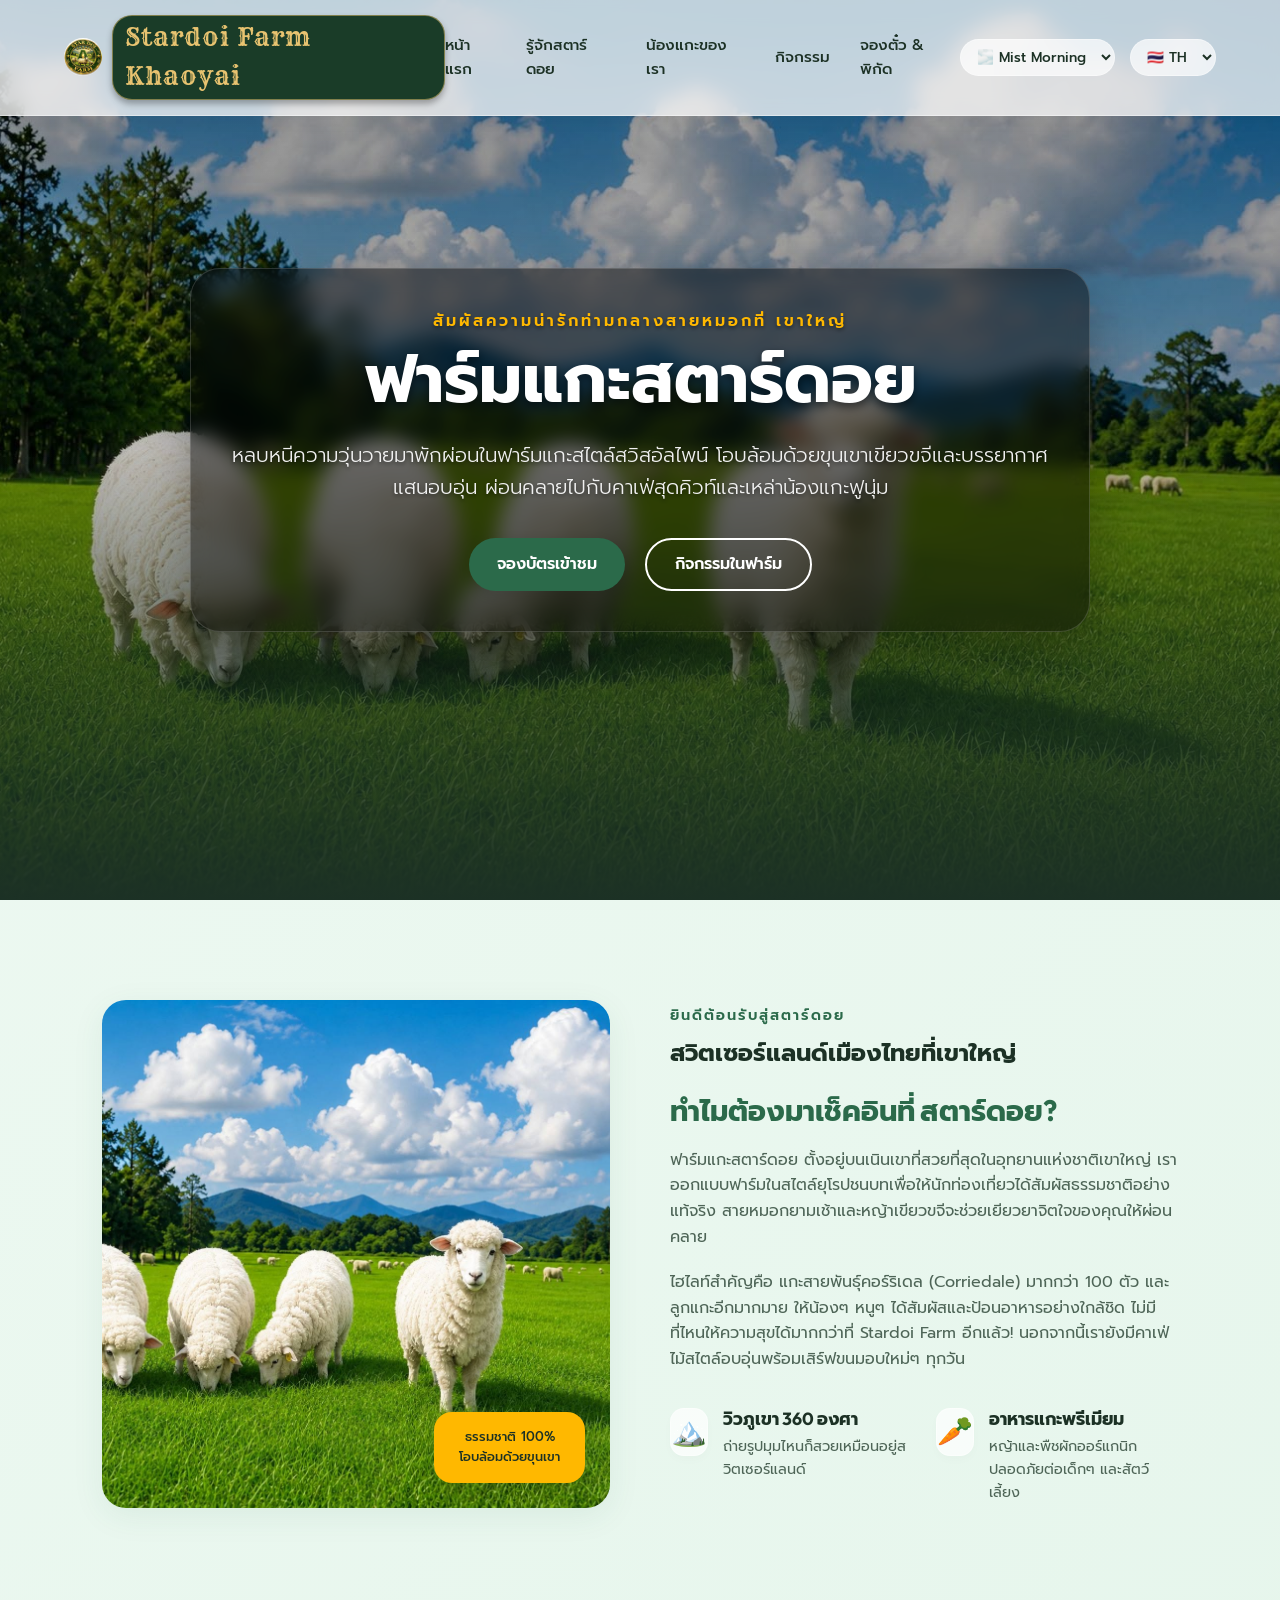
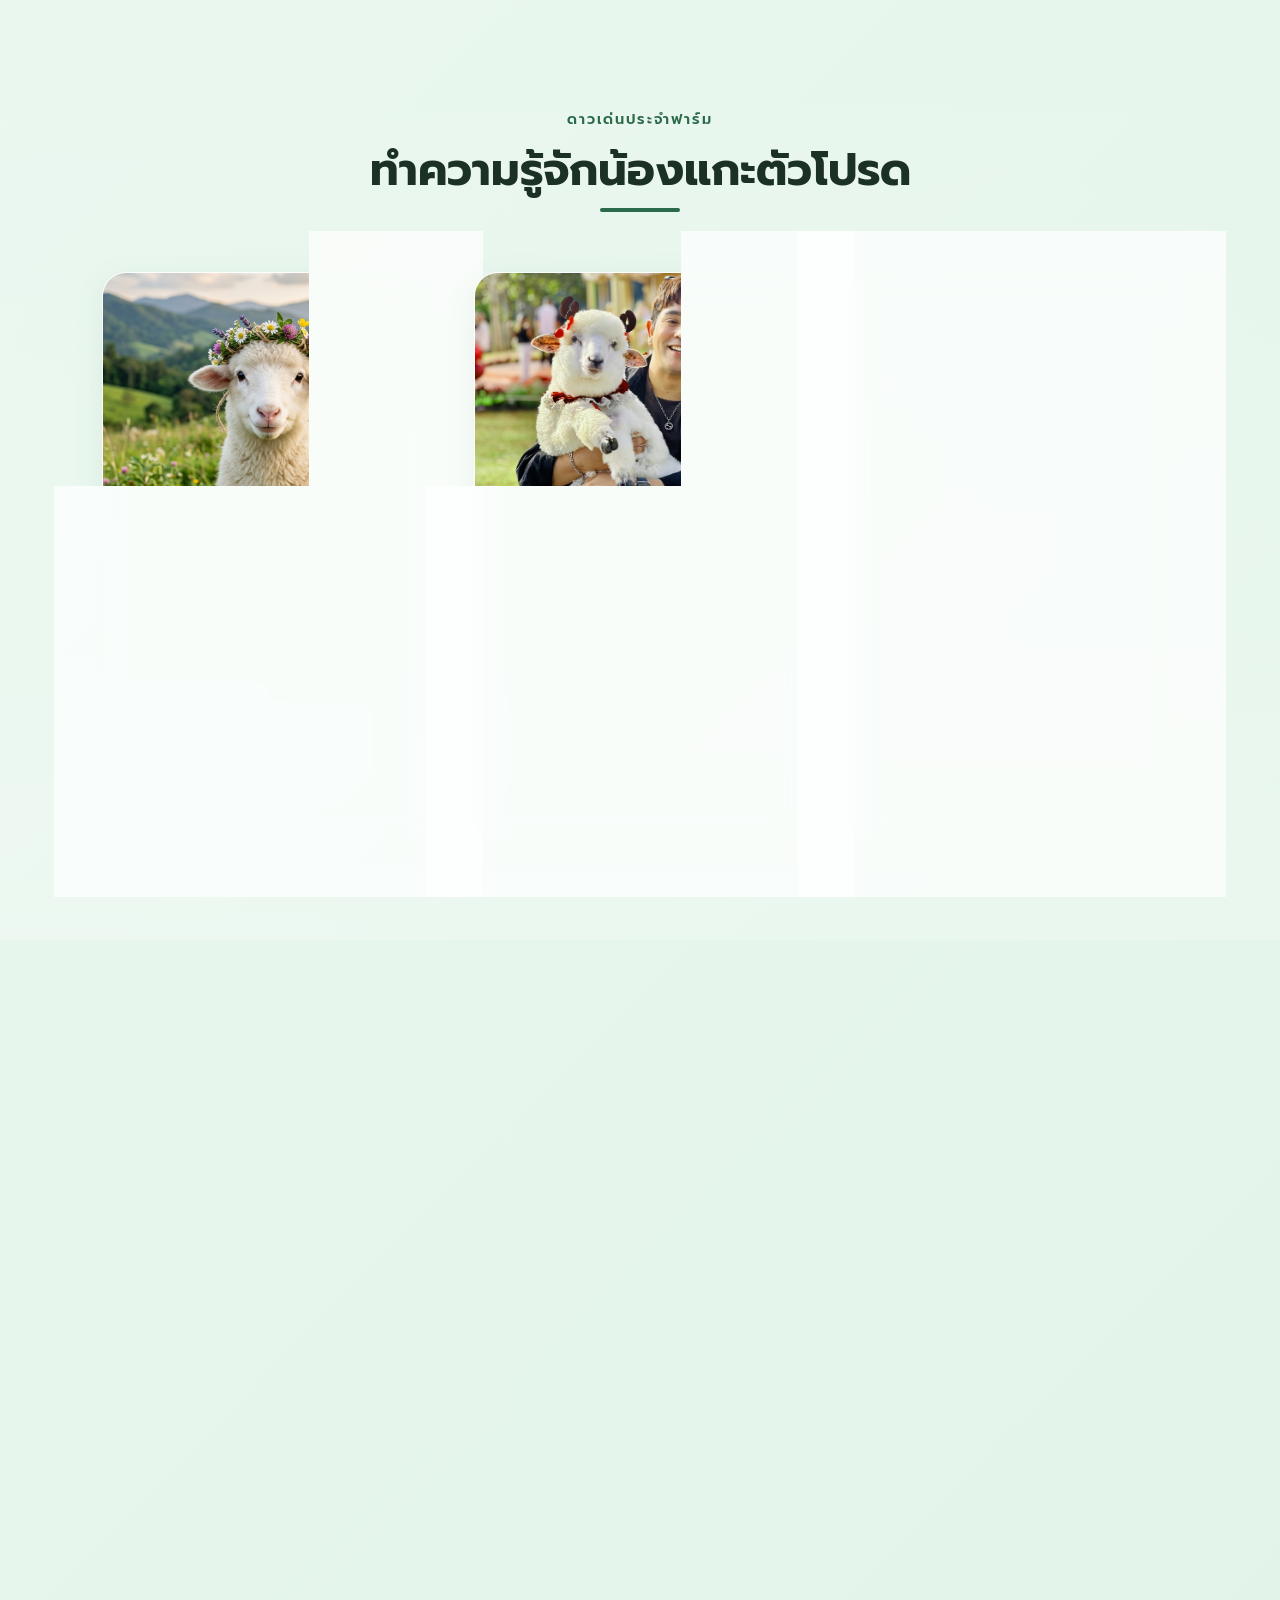
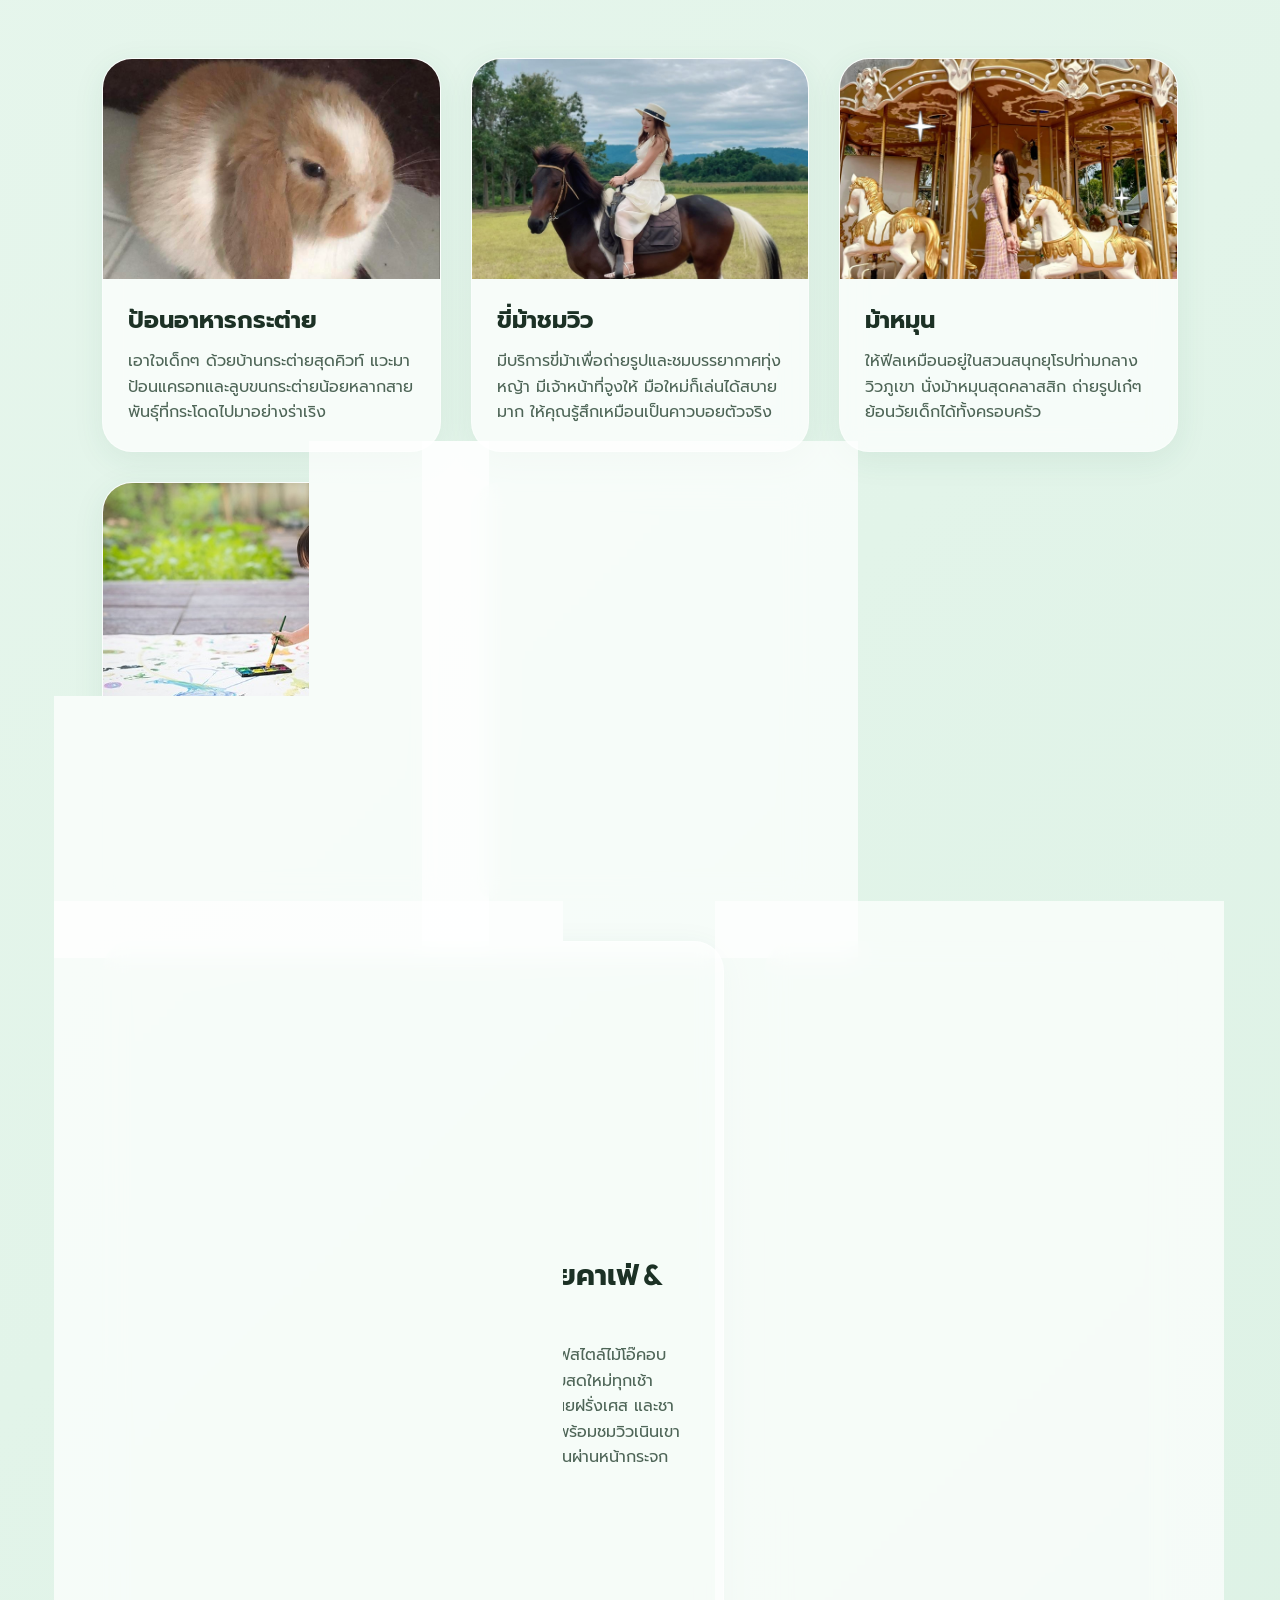
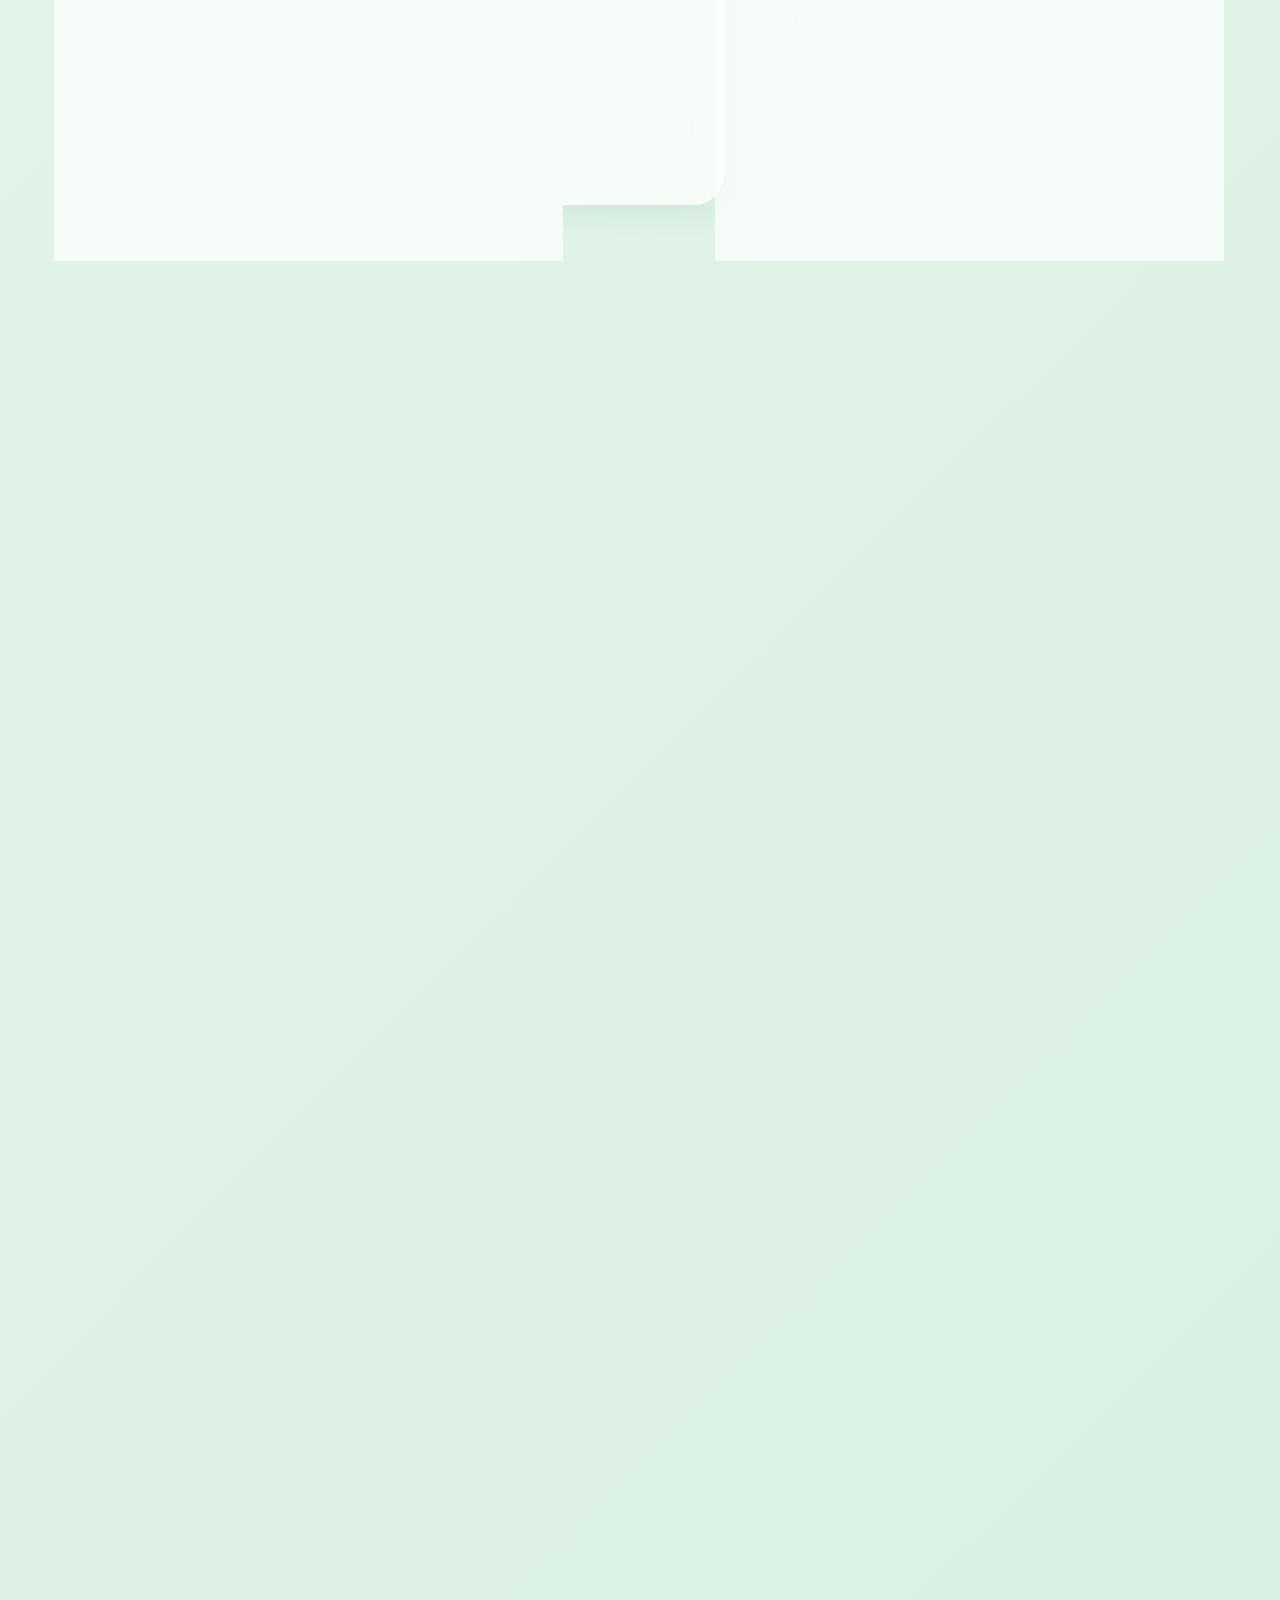
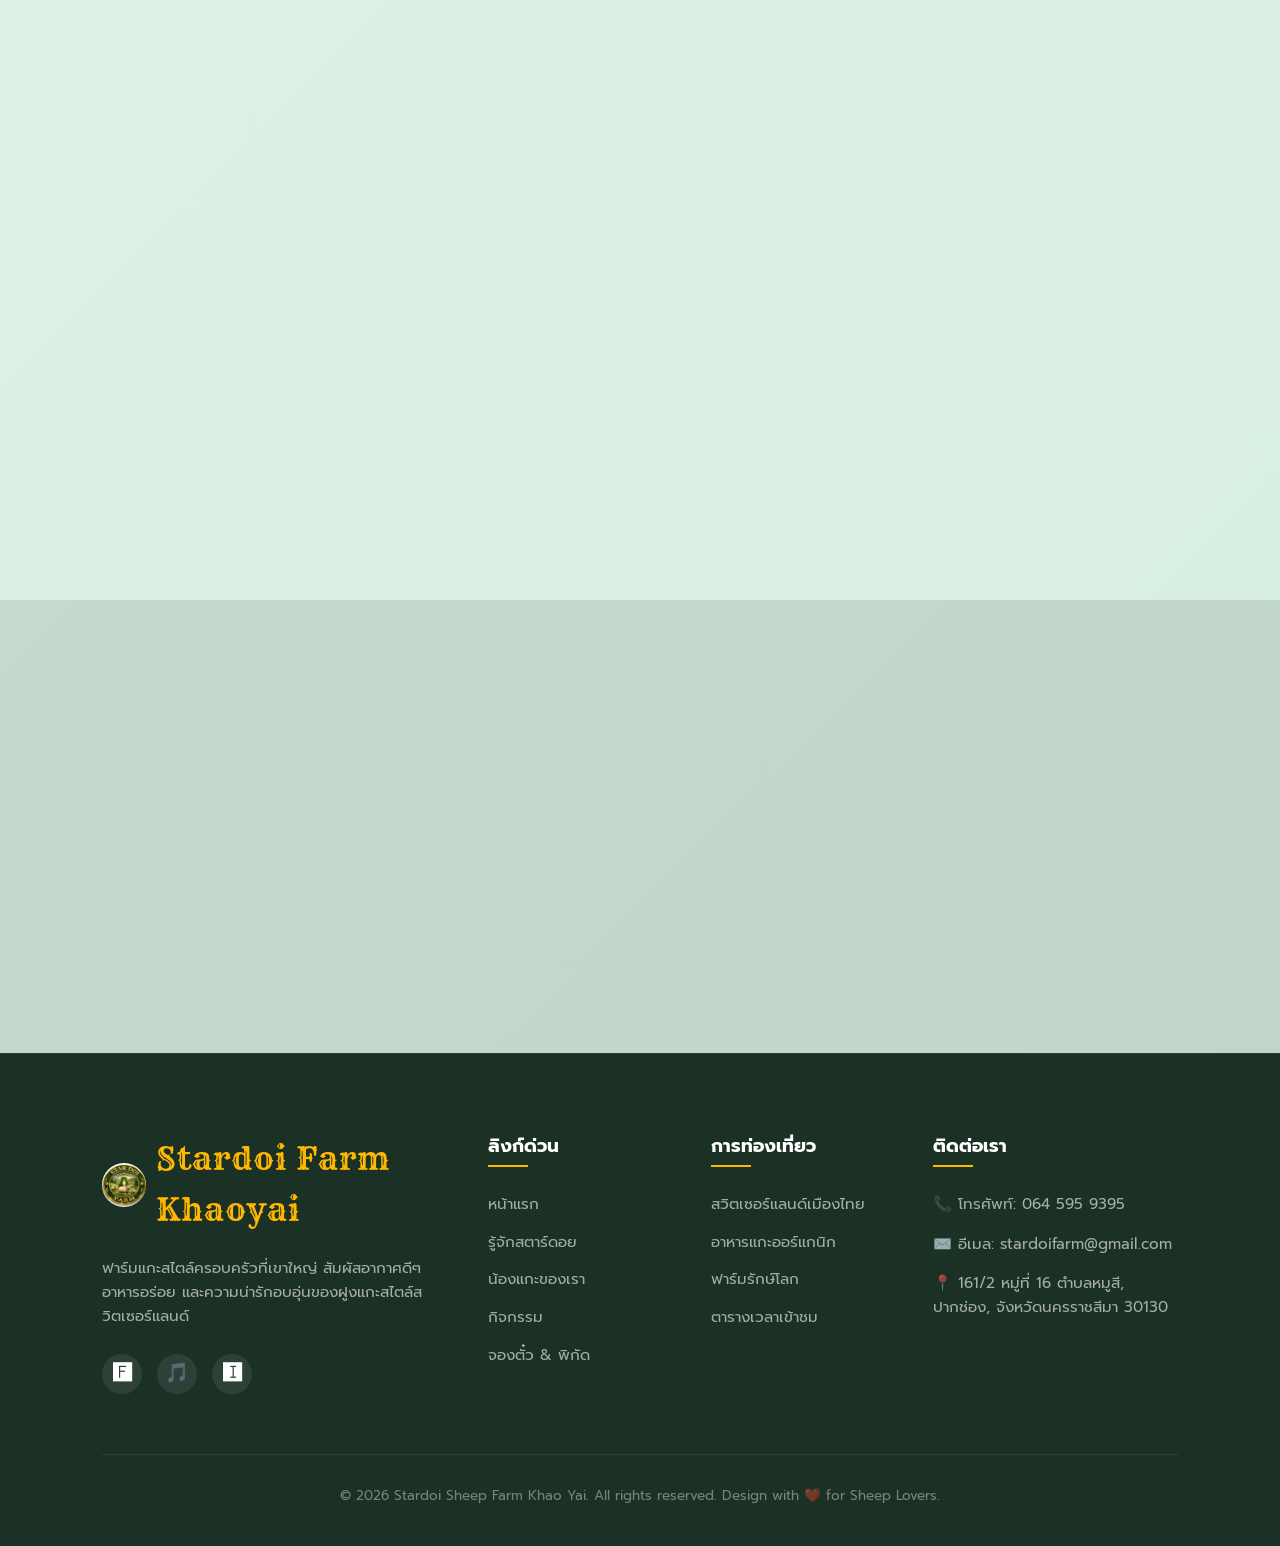
==== commit 7511296b: "Add files via upload" ====
--- a/index.html
+++ b/index.html
@@ -45,8 +45,13 @@
         <option value="night">🌌 Starry Night</option>
       </select>
       
-      <!-- Language Toggle Button -->
-      <button class="lang-btn" id="langToggle" onclick="toggleLanguage()" aria-label="Toggle language">EN</button>
+      <!-- Language Selection Dropdown -->
+      <select class="custom-select" id="langSelect" aria-label="Select language" onchange="setLanguage(this.value)">
+        <option value="th">🇹🇭 TH</option>
+        <option value="en">🇬🇧 EN</option>
+        <option value="zh">🇨🇳 ZH</option>
+        <option value="ja">🇯🇵 JA</option>
+      </select>
     </div>
   </header>
 
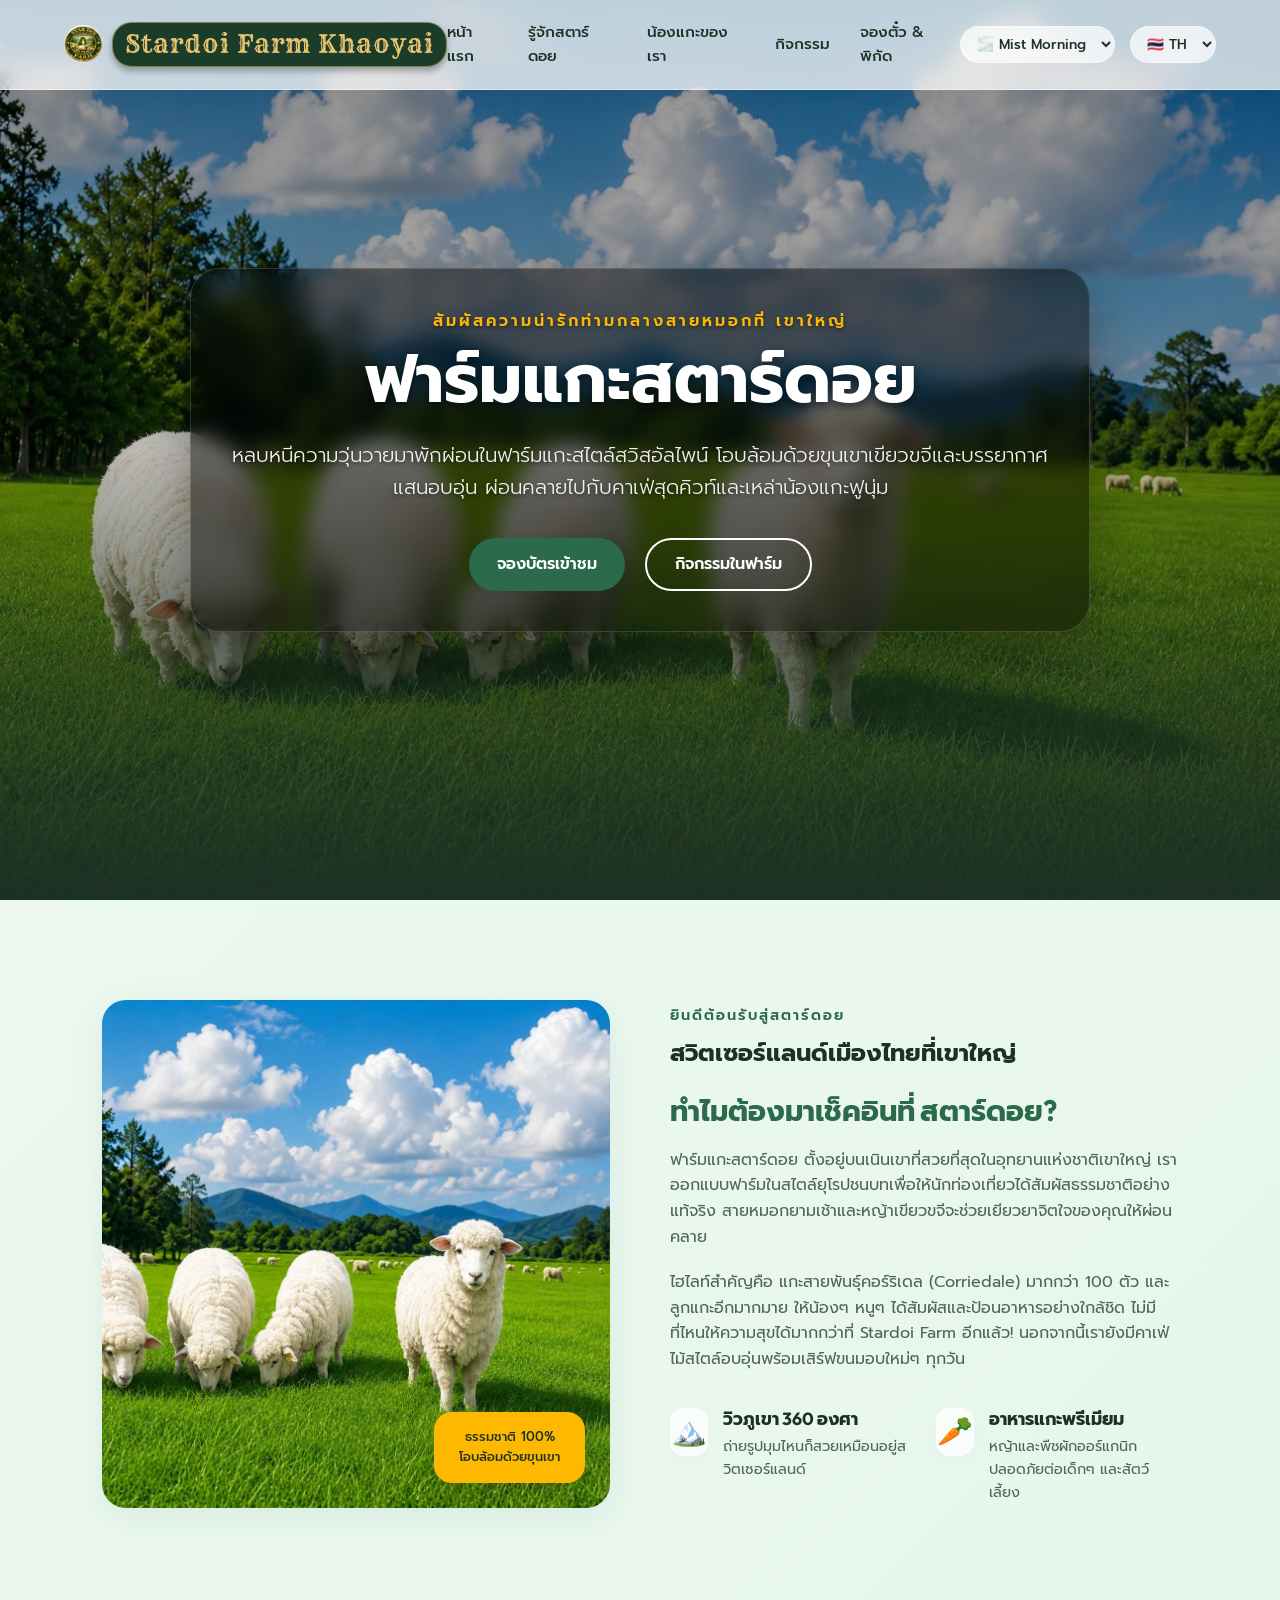
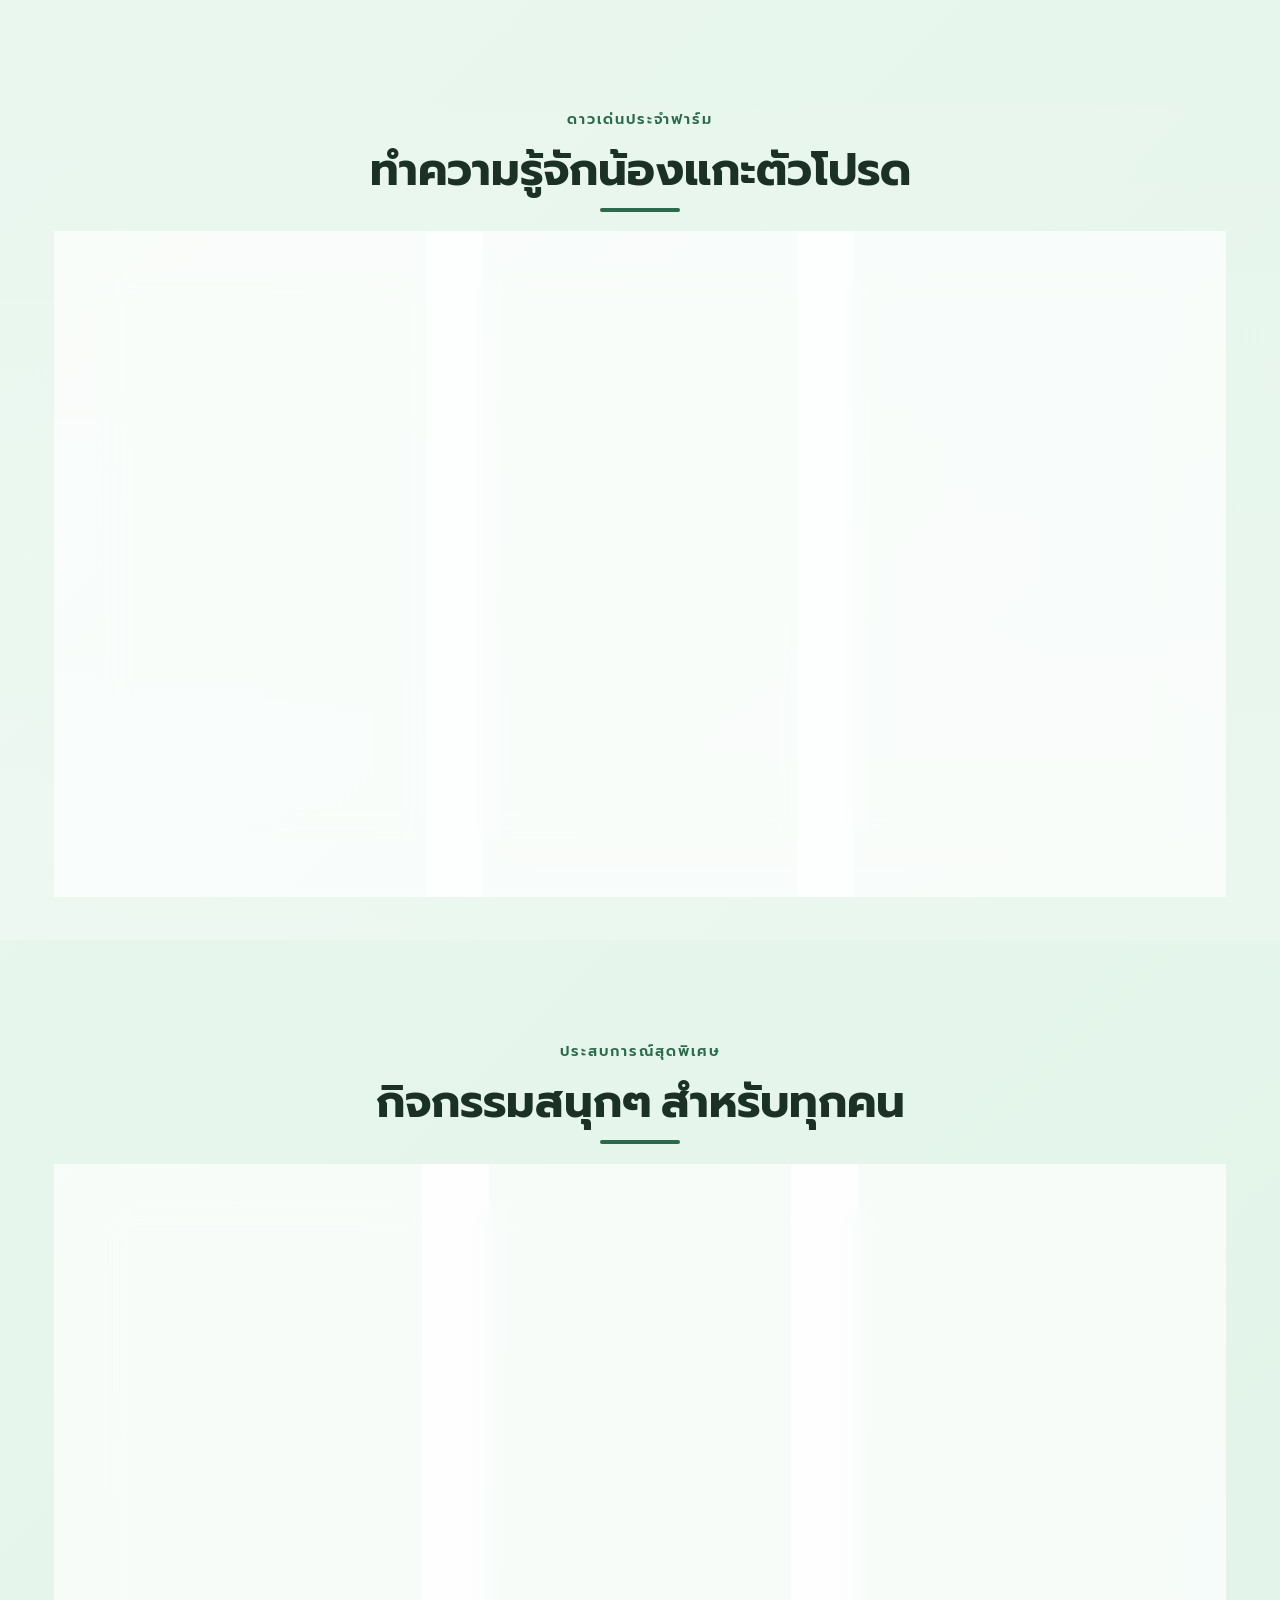
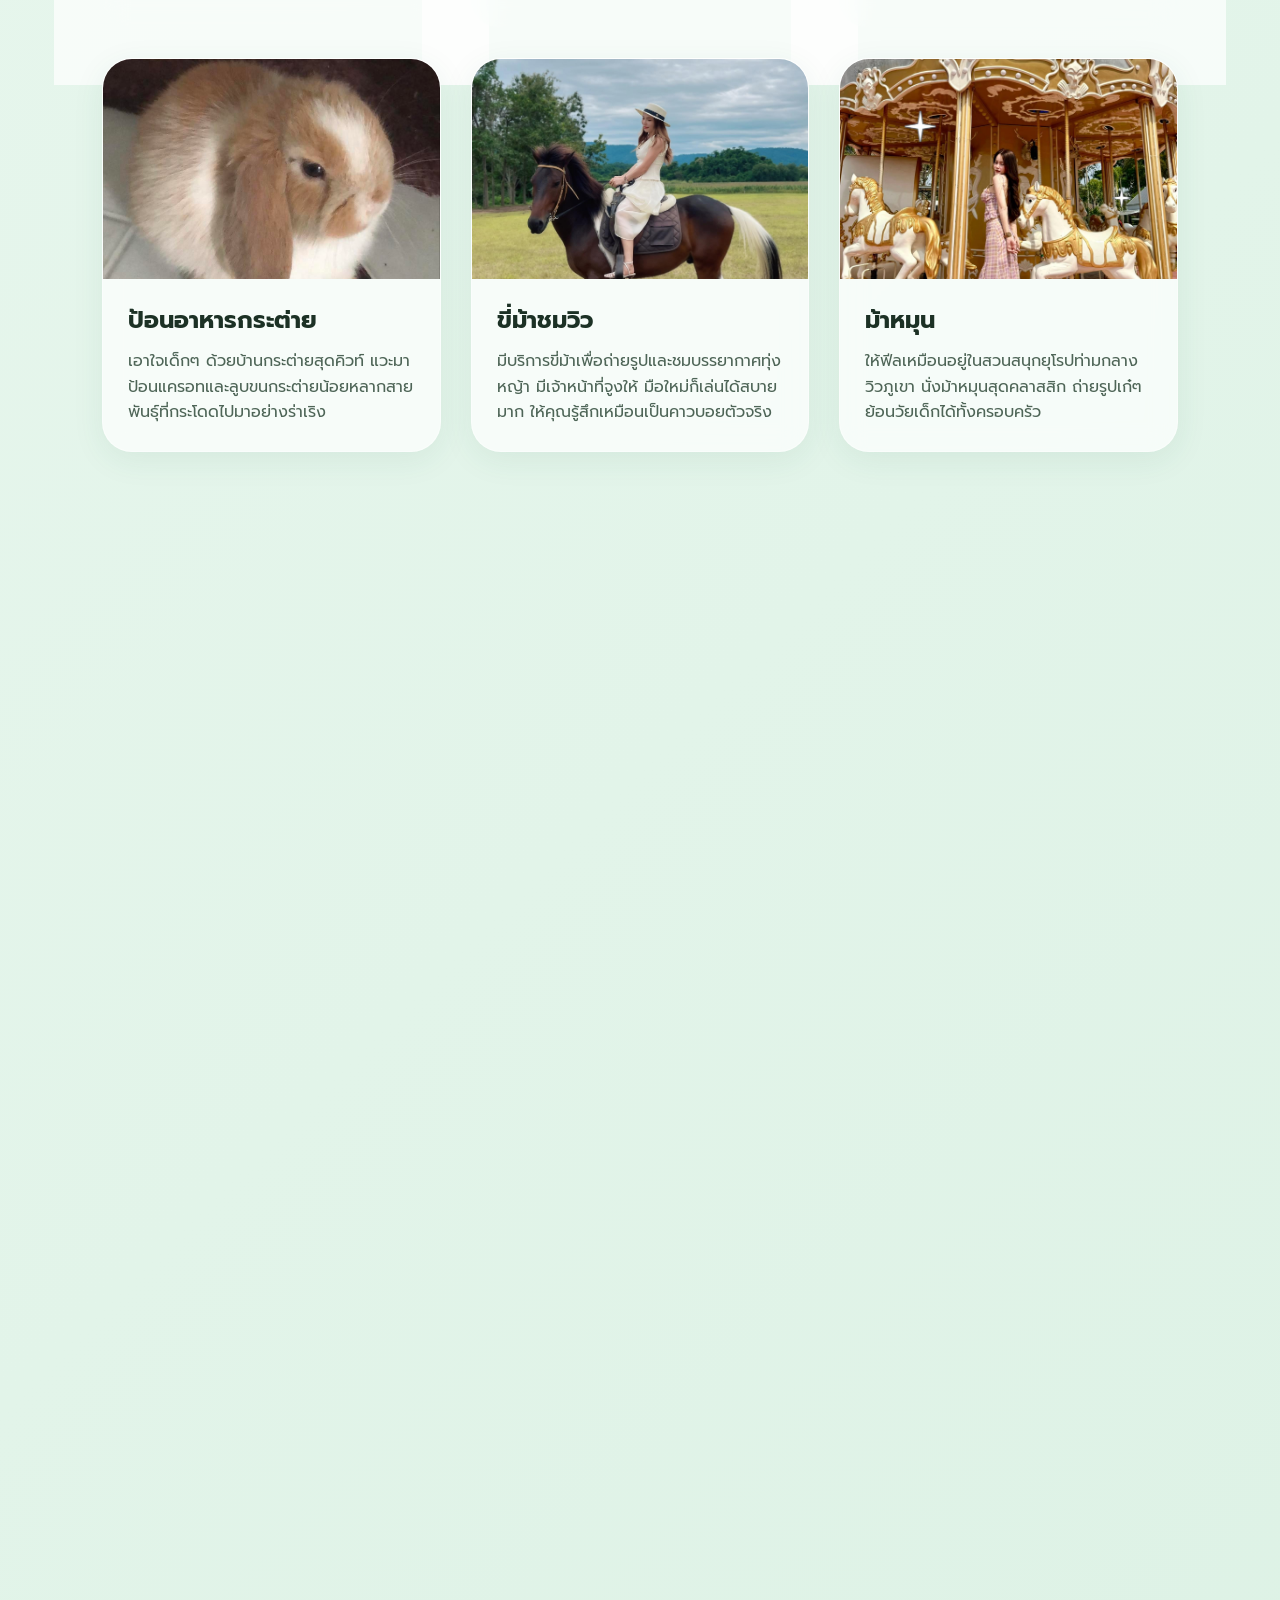
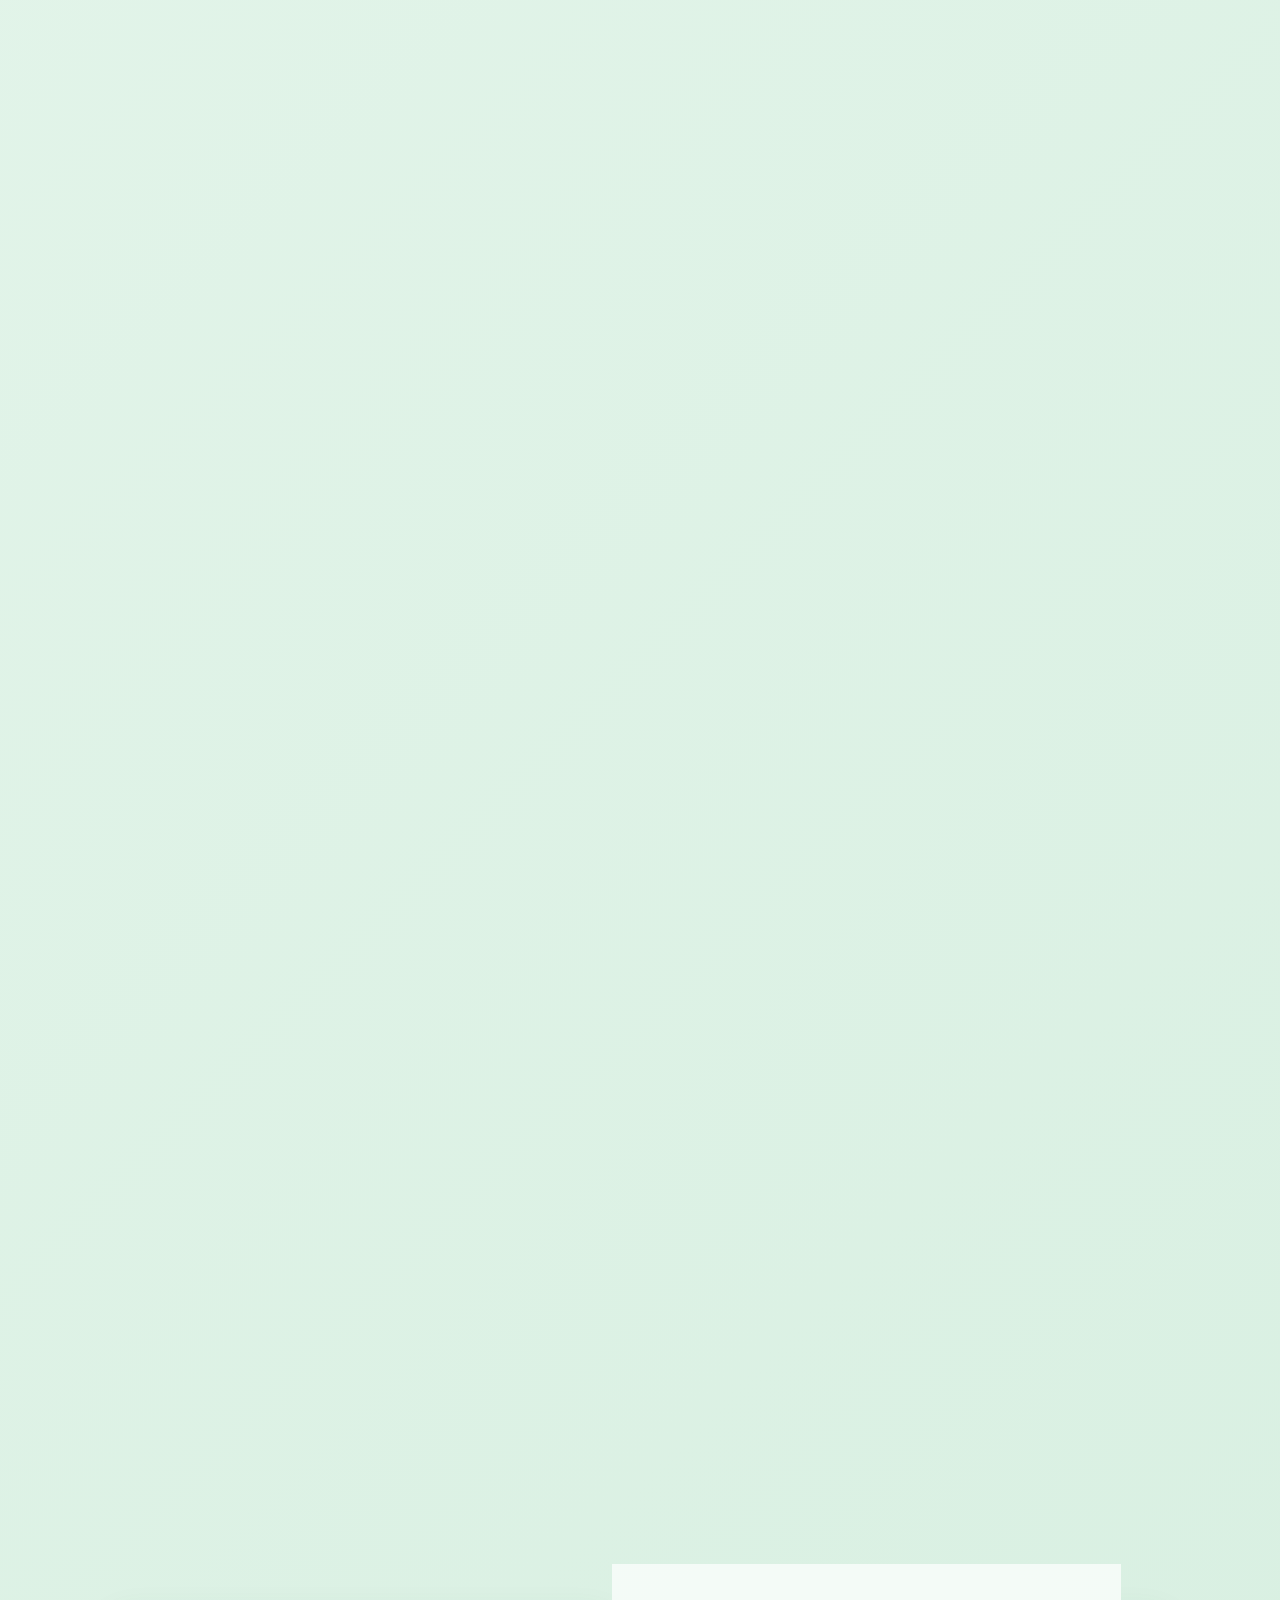
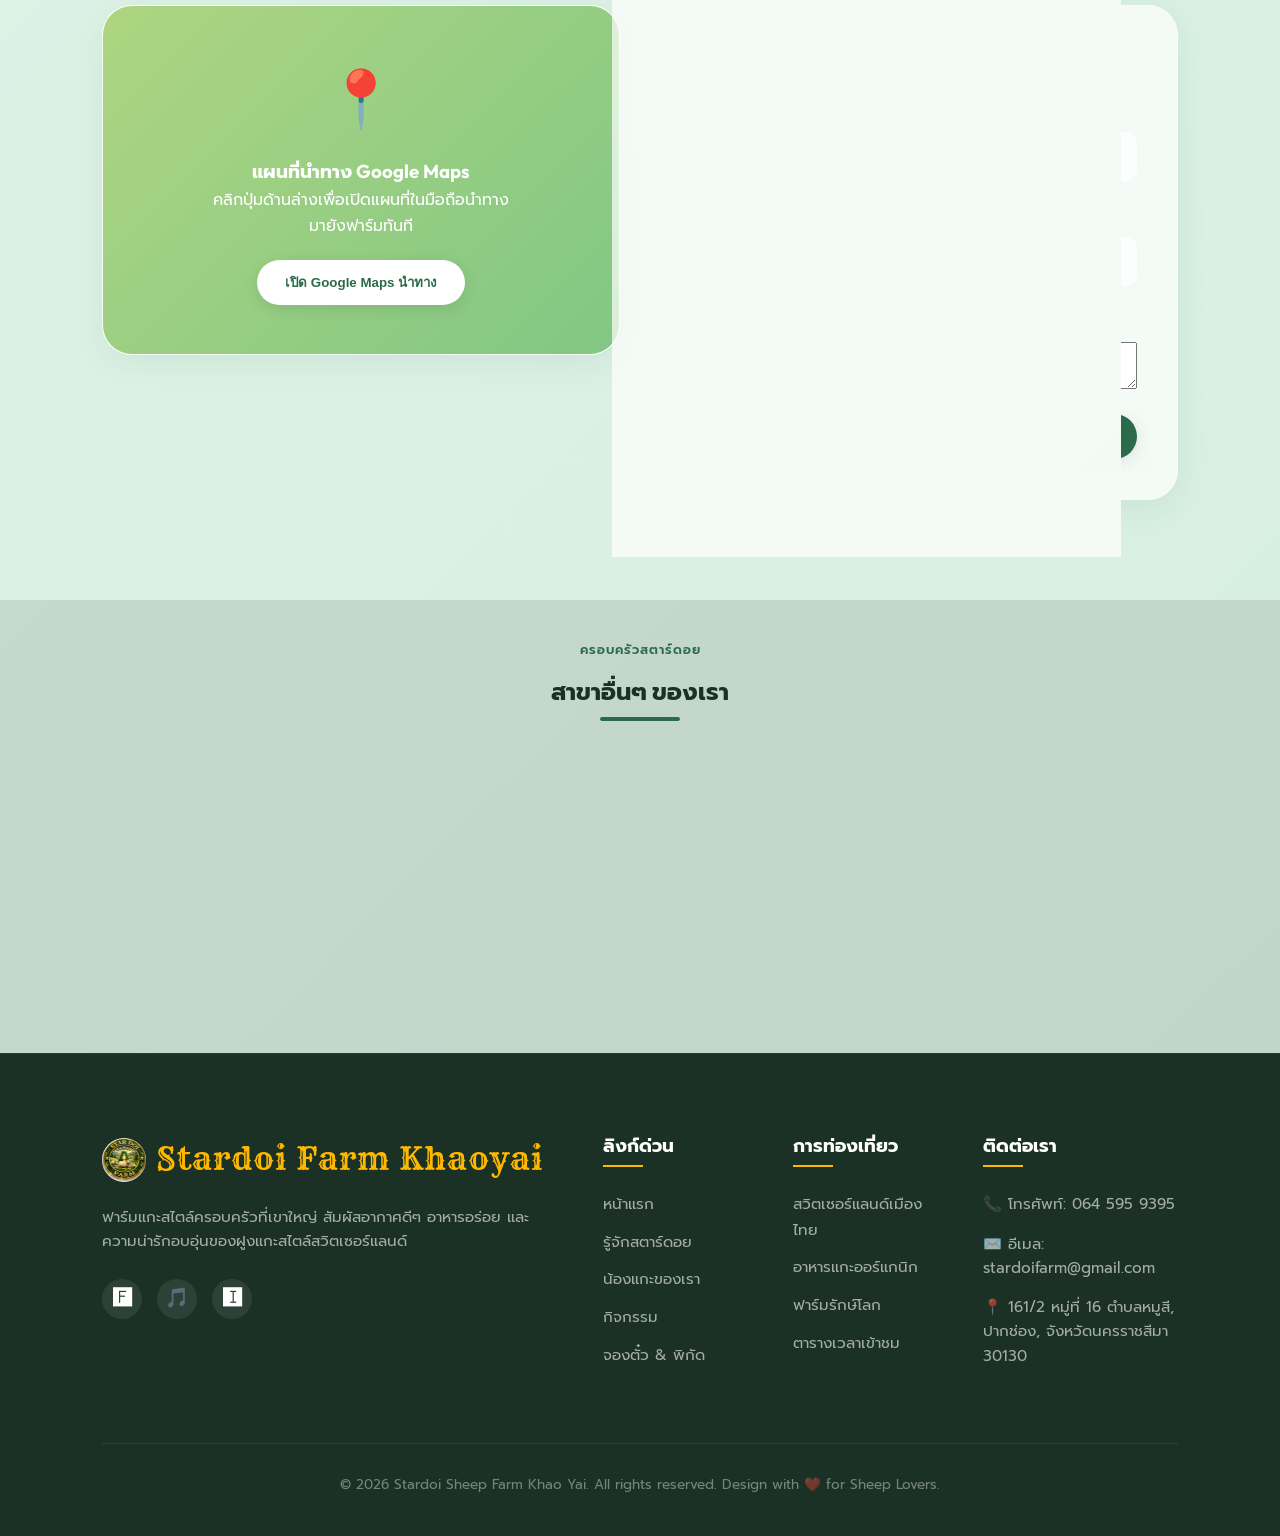
==== commit 0edbadec: "Add files via upload" ====
--- a/index.html
+++ b/index.html
@@ -25,7 +25,7 @@
   <header>
     <a href="#" class="logo">
       <img src="images/logo.jpg" alt="Stardoi Logo" class="logo-img" style="width: 38px; height: 38px; border-radius: 50%; object-fit: cover;">
-      <span style="font-family: 'Rye', cursive; font-size: 1.1em; font-weight: normal; letter-spacing: 1px; color: #e8c370; background-color: #1a3c28; padding: 2px 12px; border-radius: 20px; border: 1px solid rgba(232, 195, 112, 0.5); box-shadow: 0 4px 6px rgba(0,0,0,0.3);">Stardoi Farm Khaoyai</span>
+      <span class="logo-text">Stardoi Farm Khaoyai</span>
     </a>
     
     <nav>
@@ -453,7 +453,7 @@
           </div>
           <div class="form-group">
             <label for="contactMessage" data-translate="label-msg">ข้อความหรือคำถาม</label>
-            <textarea id="contactMessage" rows="3" data-translate="placeholder-msg" placeholder="สอบถามเรื่องการจองเต็นท์ หรือแพ็กเกจหมู่คณะ..."></textarea>
+            <textarea id="contactMessage" rows="3" data-translate="placeholder-msg" placeholder="สอบถามเรื่องการจอง หรือแพ็กเกจหมู่คณะ..."></textarea>
           </div>
           <button type="submit" class="btn-primary" data-translate="btn-send">ส่งข้อมูลติดต่อ</button>
         </form>
@@ -546,7 +546,7 @@
       <div class="footer-about">
         <div class="footer-logo">
           <img src="images/logo.jpg" alt="Stardoi Logo" class="logo-img" style="width: 44px; height: 44px; border-radius: 50%; object-fit: cover;">
-          <span style="font-family: 'Rye', cursive; font-size: 1.1em; font-weight: normal; letter-spacing: 1px;">Stardoi Farm Khaoyai</span>
+          <span class="footer-logo-text">Stardoi Farm Khaoyai</span>
         </div>
         <p>ฟาร์มแกะสไตล์ครอบครัวที่เขาใหญ่ สัมผัสอากาศดีๆ อาหารอร่อย และความน่ารักอบอุ่นของฝูงแกะสไตล์สวิตเซอร์แลนด์</p>
         <div class="social-links">
--- a/style.css
+++ b/style.css
@@ -226,6 +226,28 @@
   animation: bounce 3s infinite ease-in-out;
 }
 
+.logo-text {
+  font-family: 'Rye', cursive;
+  font-size: 1.1em;
+  font-weight: normal;
+  letter-spacing: 1px;
+  color: #e8c370;
+  background-color: #1a3c28;
+  padding: 2px 12px;
+  border-radius: 20px;
+  border: 1px solid rgba(232, 195, 112, 0.5);
+  box-shadow: 0 4px 6px rgba(0,0,0,0.3);
+  white-space: nowrap;
+}
+
+.footer-logo-text {
+  font-family: 'Rye', cursive;
+  font-size: 1.1em;
+  font-weight: normal;
+  letter-spacing: 1px;
+  white-space: nowrap;
+}
+
 nav {
   display: flex;
   align-items: center;
@@ -1472,7 +1494,28 @@
 
 @media (max-width: 768px) {
   header {
-    padding: 15px 20px;
+    padding: 10px 15px;
+    flex-wrap: wrap;
+  }
+  .logo {
+    font-size: 1rem;
+    gap: 6px;
+  }
+  .logo-text, .footer-logo-text {
+    font-size: 0.85em;
+    padding: 2px 8px;
+    letter-spacing: 0.5px;
+  }
+  .logo-img {
+    width: 32px !important;
+    height: 32px !important;
+  }
+  .controls {
+    gap: 8px;
+  }
+  .custom-select {
+    font-size: 0.75rem;
+    padding: 4px 8px;
   }
   nav {
     display: none; /* Can toggle in real mobile nav, keeping clean here */
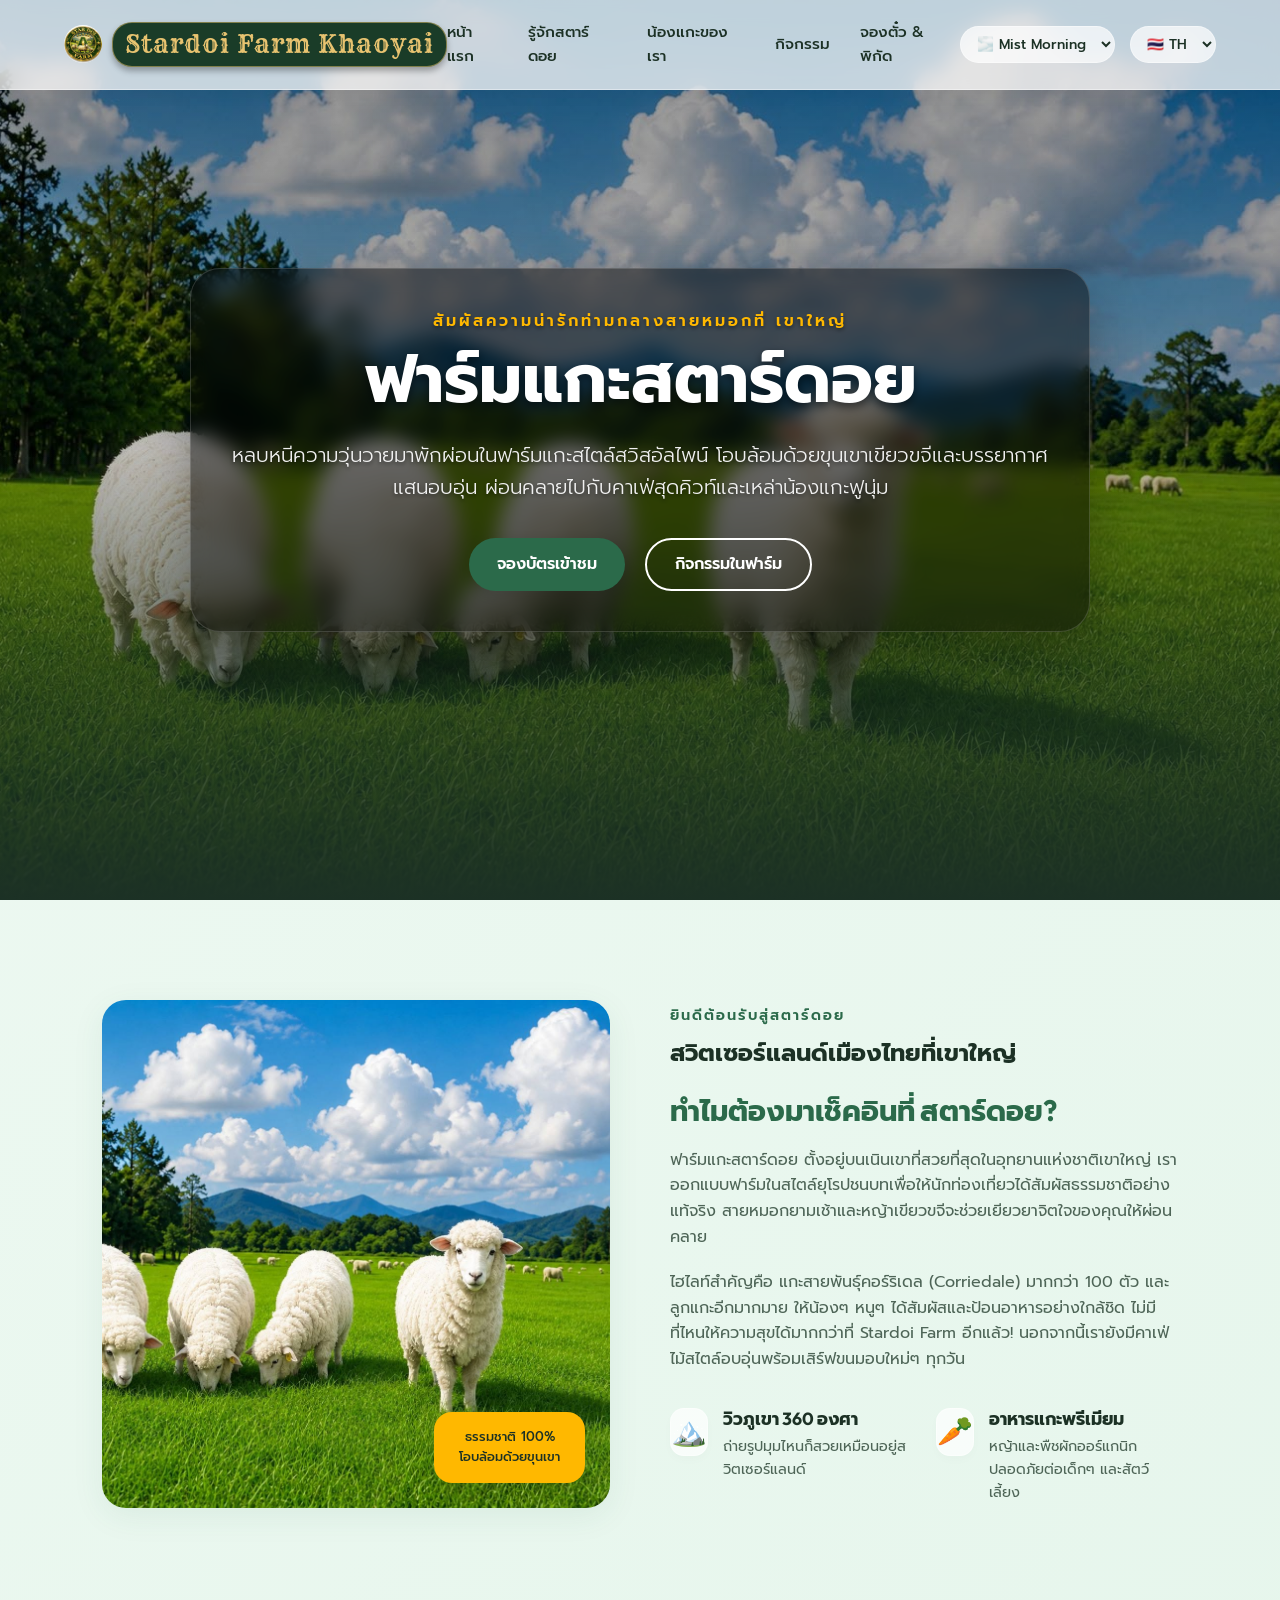
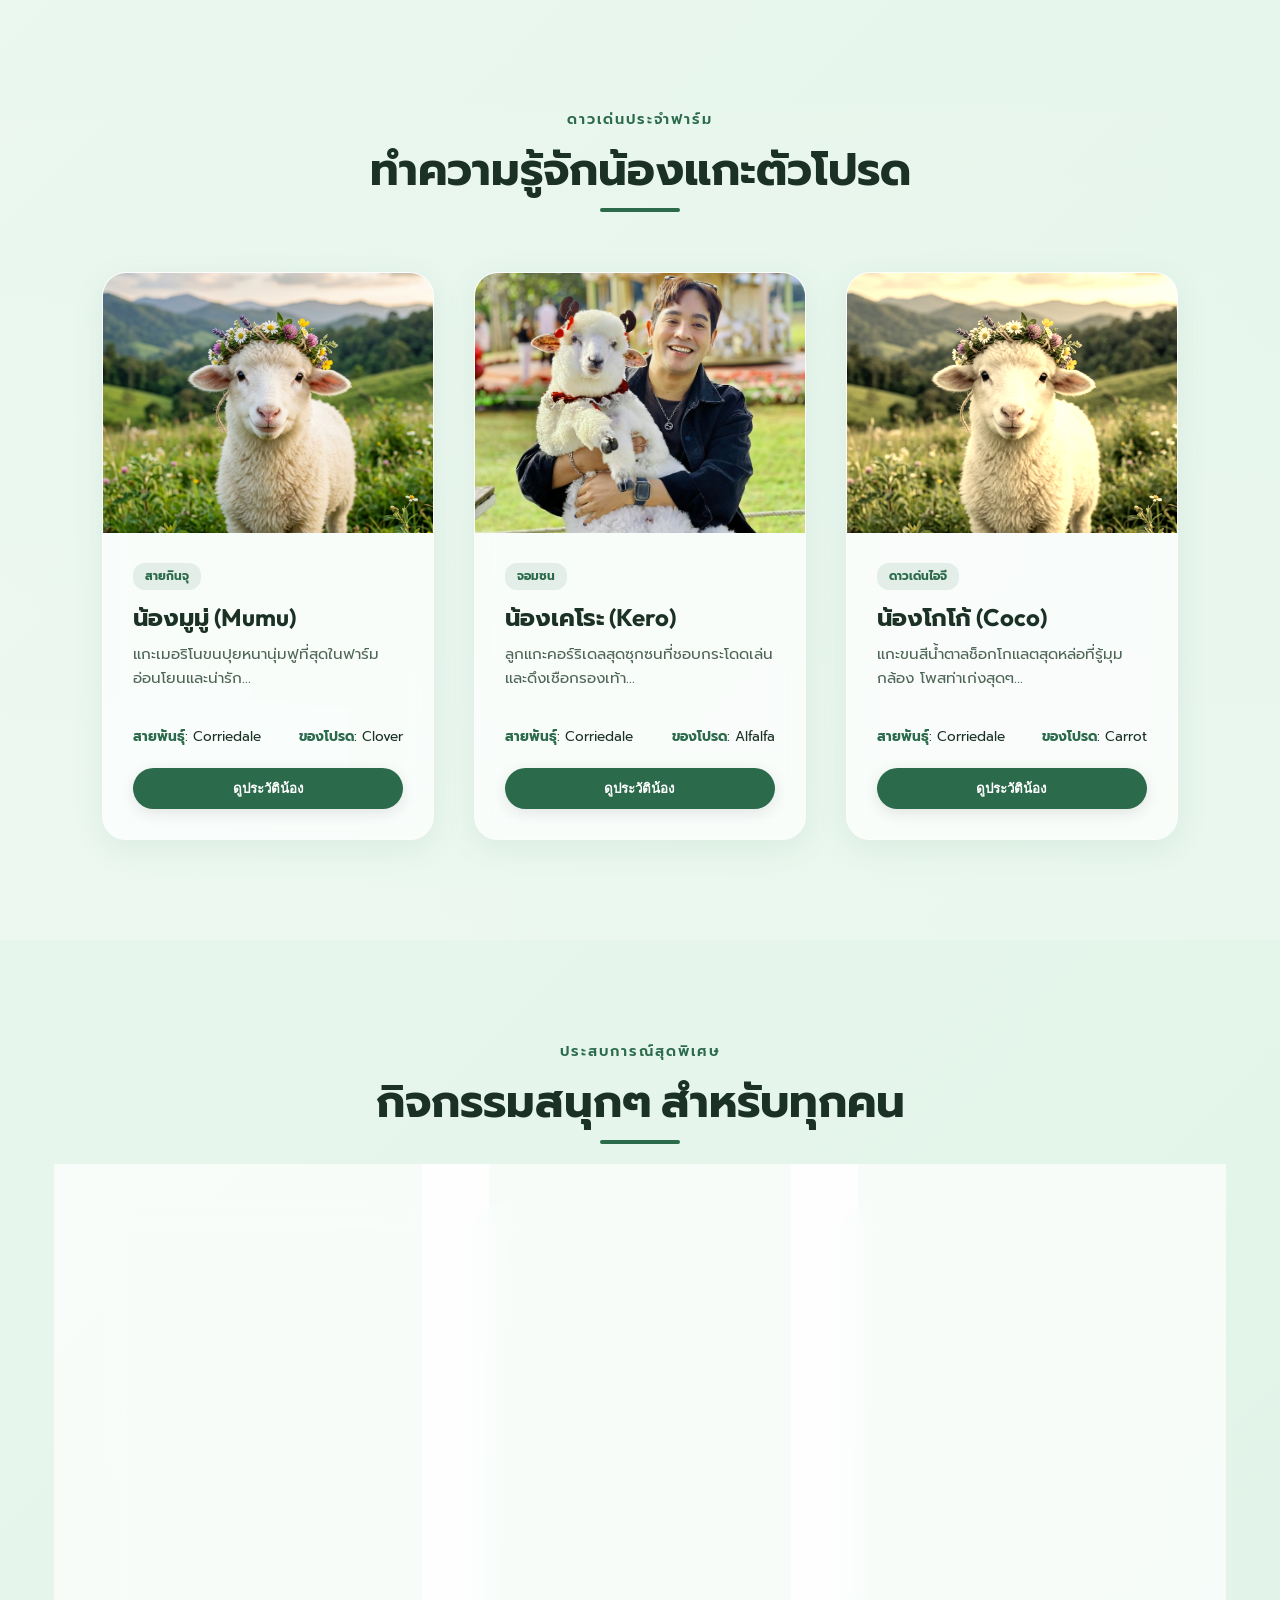
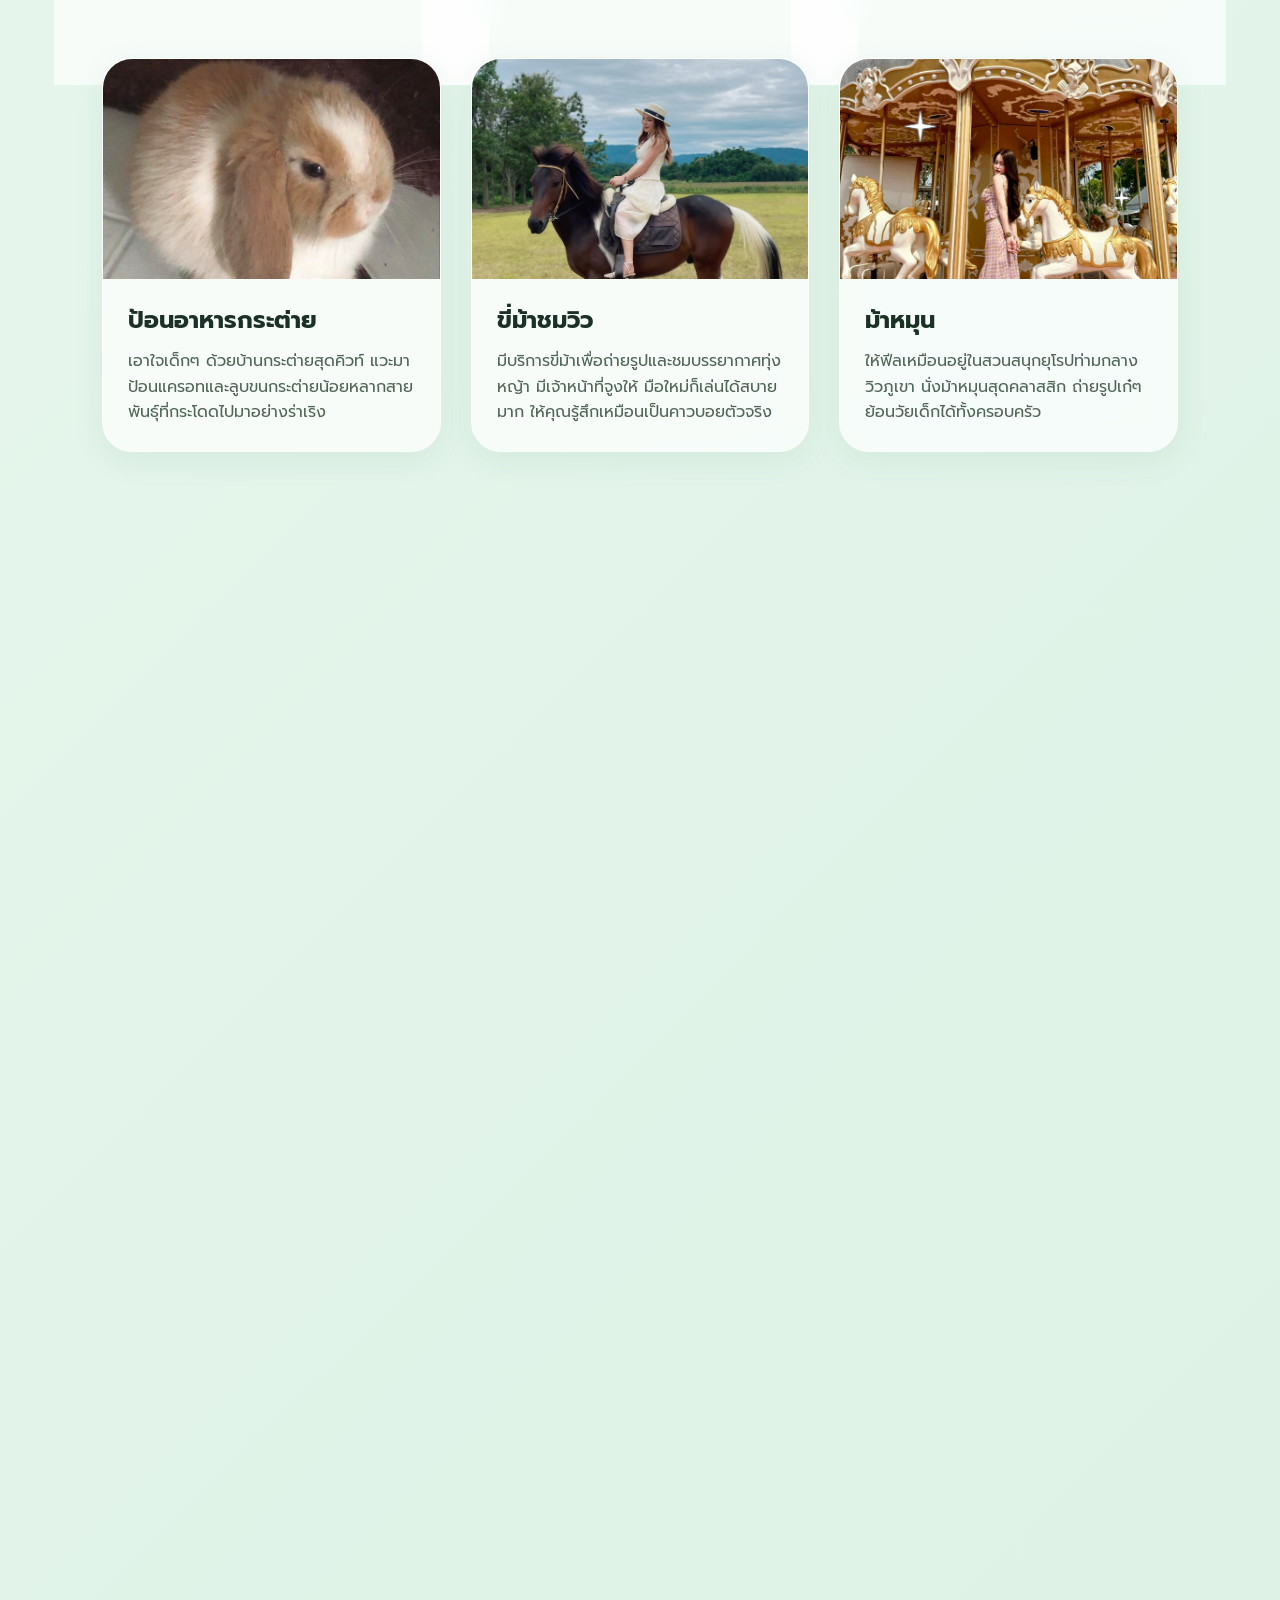
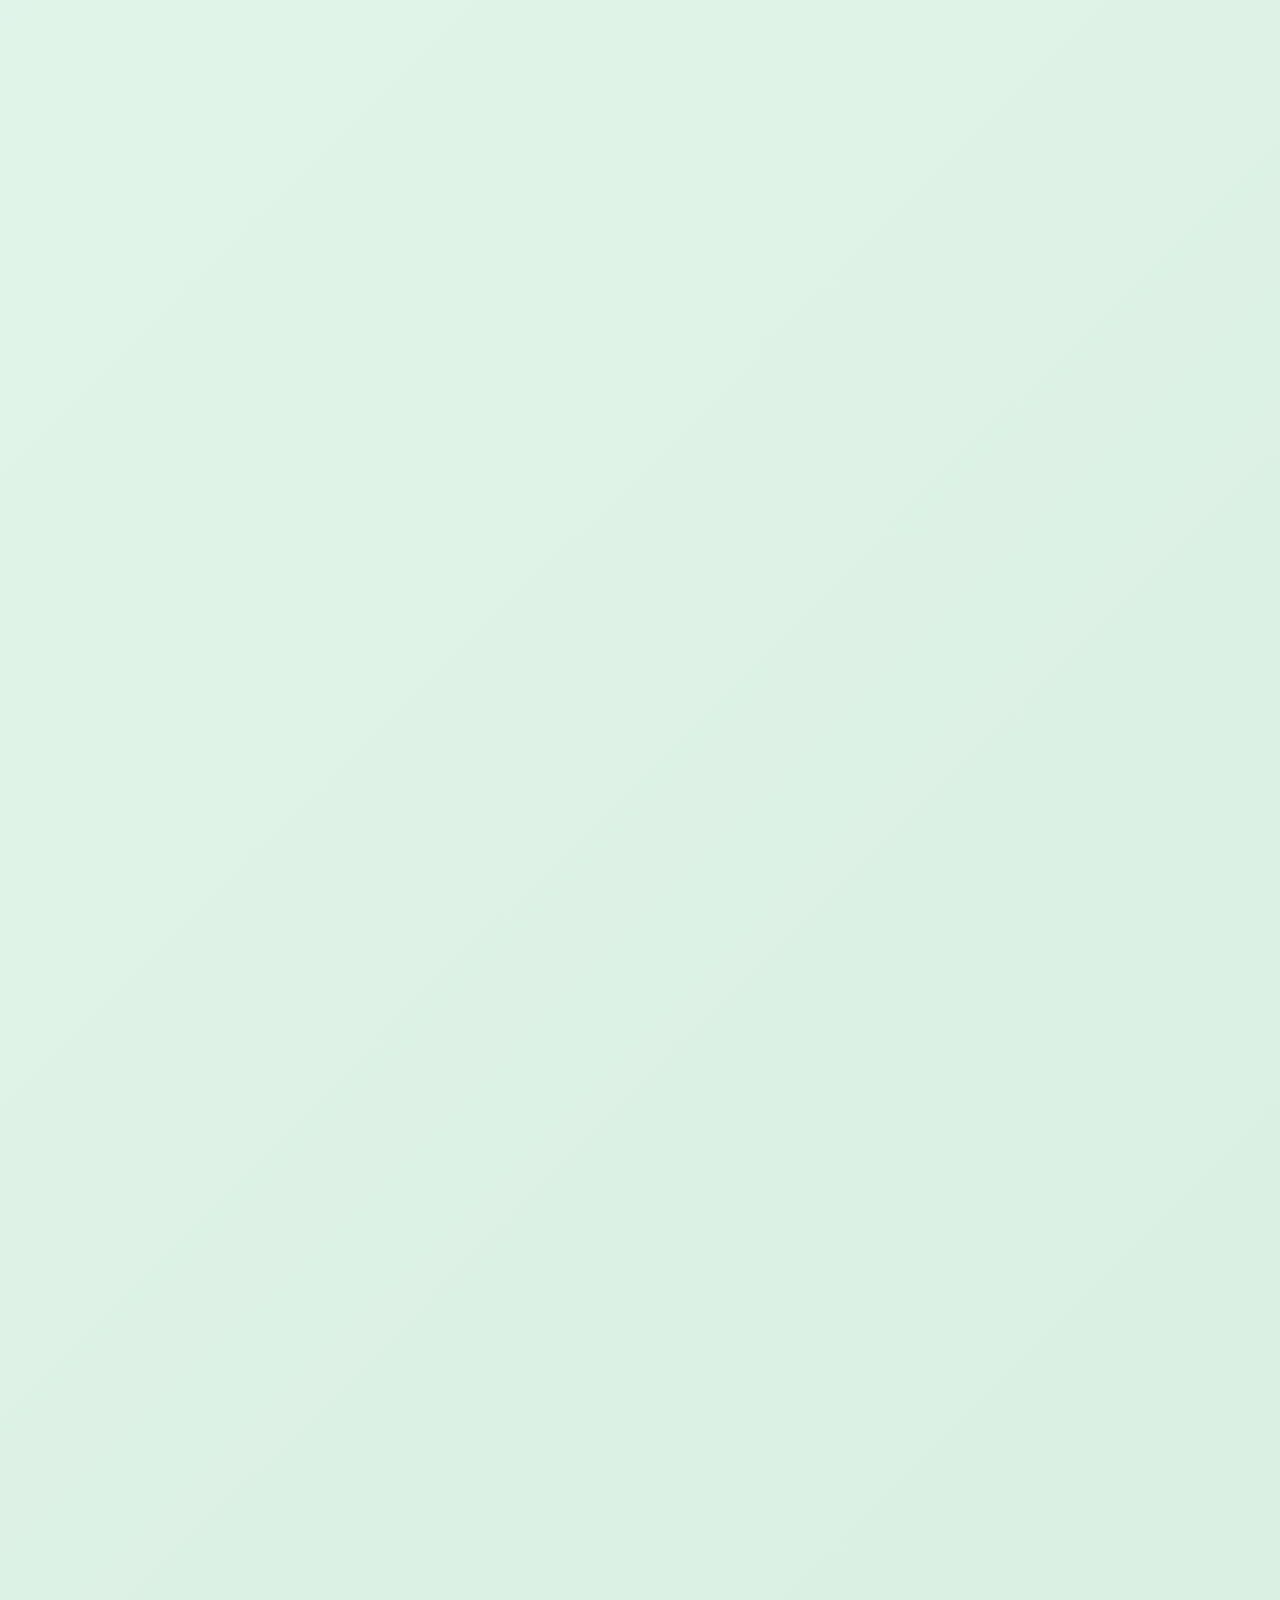
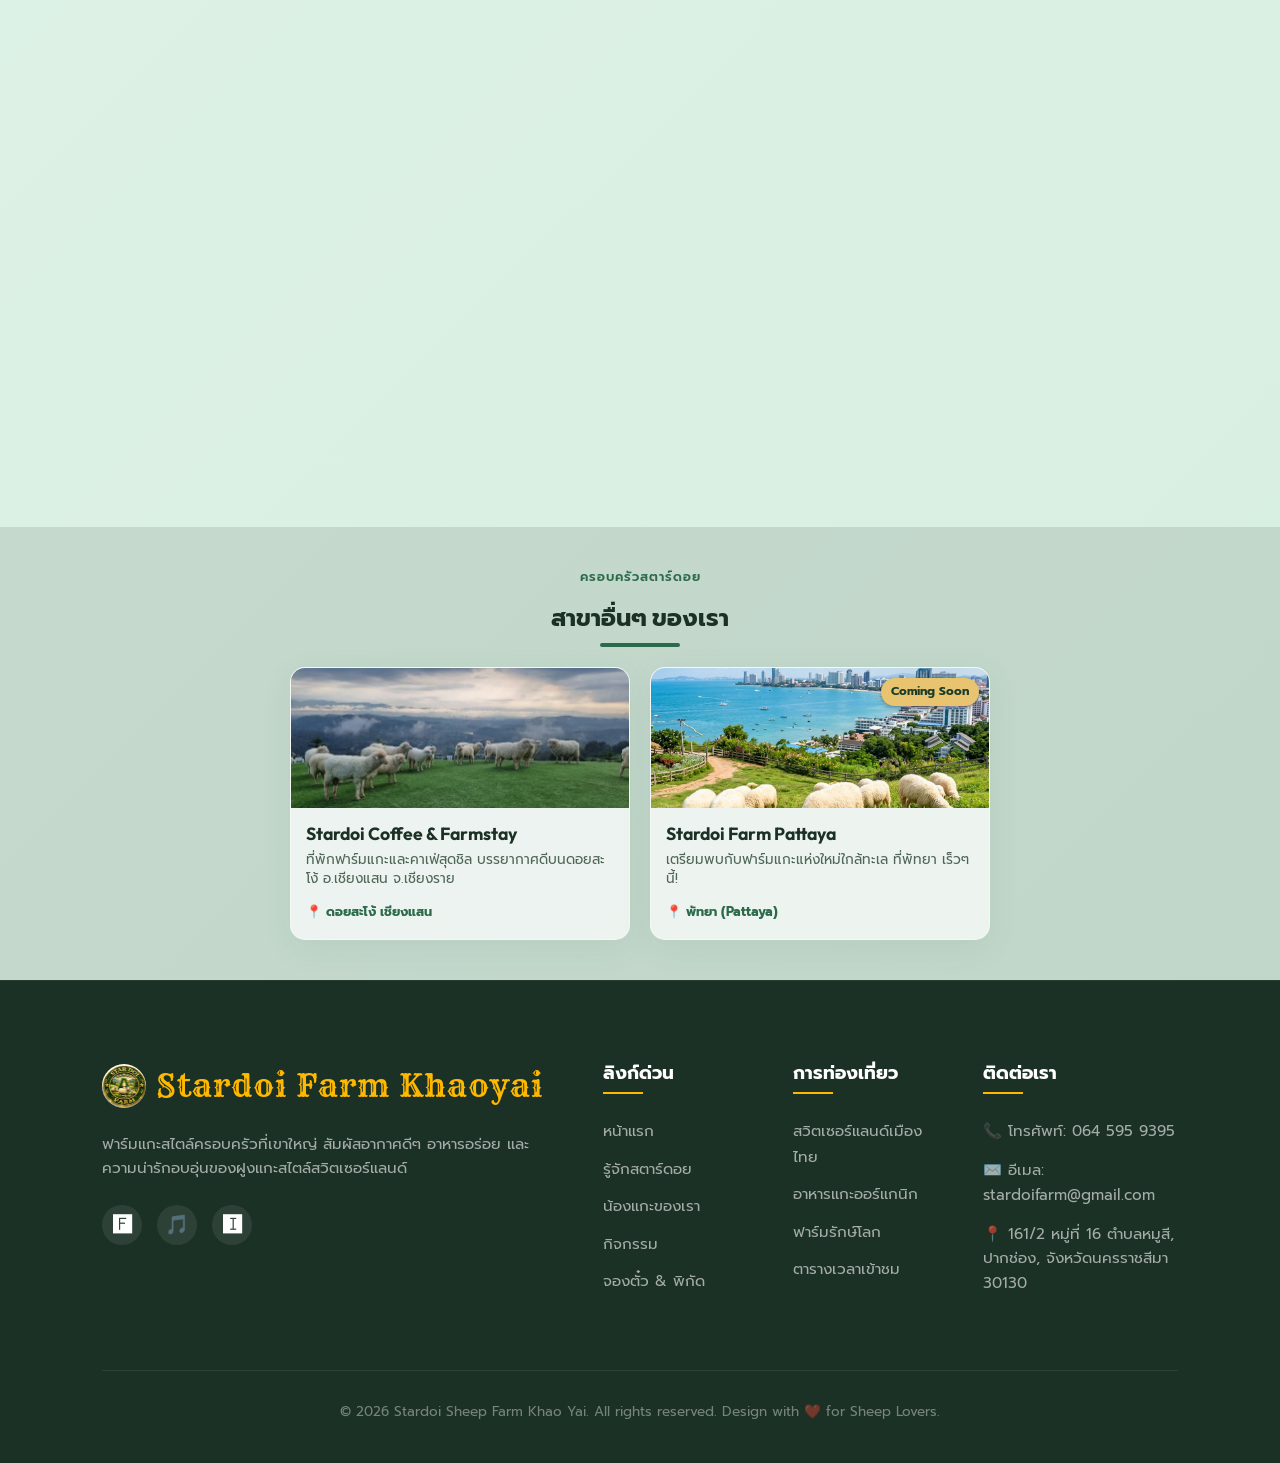
==== commit a112c512: "Add files via upload" ====
--- a/index.html
+++ b/index.html
@@ -308,7 +308,7 @@
         </div>
         <!-- Slide 3 -->
         <div class="my-slide fade">
-          <img src="images/slide3.png" onerror="this.src='images/cute_sheep.jpg'" alt="Stardoi Farm Slide 3">
+          <img src="images/slide3.jpg" onerror="this.src='images/cute_sheep.jpg'" alt="Stardoi Farm Slide 3">
           <div class="slide-caption" data-translate="slide3-caption">แวะพักจิบเครื่องดื่มและทานเบเกอรี่แสนอร่อยที่คาเฟ่</div>
         </div>
         <!-- Slide 4 -->
@@ -386,27 +386,27 @@
           <div class="form-row">
             <div class="form-group">
               <label for="calcAdults" data-translate="label-adults">ผู้ใหญ่ | เด็ก(120 บาท/คน)</label>
-              <input type="number" id="calcAdults" min="0" value="2" required>
-            </div>
-<!--            <div class="form-group">
-              <label for="calcKids" data-translate="label-kids">เด็ก (50 บาท/คน)</label>
-              <input type="number" id="calcKids" min="0" value="0">
-            </div> -->
+              <div class="input-spinner">
+                <button type="button" class="spinner-btn" onclick="updateSpinner('calcAdults', -1)">-</button>
+                <input type="number" id="calcAdults" min="0" value="2" readonly>
+                <button type="button" class="spinner-btn" onclick="updateSpinner('calcAdults', 1)">+</button>
+              </div>
+            </div>
+            <div class="form-group">
+              <label for="addonFeeding" data-translate="addon-feeding">อาหารสัตว์ (100 บาท/ชุด)</label>
+              <div class="input-spinner">
+                <button type="button" class="spinner-btn" onclick="updateSpinner('addonFeeding', -1)">-</button>
+                <input type="number" id="addonFeeding" min="0" value="0" readonly>
+                <button type="button" class="spinner-btn" onclick="updateSpinner('addonFeeding', 1)">+</button>
+              </div>
+            </div>
           </div>
           
           <div class="addons-group">
             <span class="addons-title" data-translate="label-addons">แพ็กเกจเสริมสุดคุ้ม</span>
             
-            <label class="checkbox-label">
-              <input type="checkbox" id="addonFeeding">
-              <span data-translate="addon-feeding">หญ้าและอาหารเม็ดแสนอร่อย (+100 บาท/คน)</span>
-            </label>
-            
-            <label class="checkbox-label">
-              <input type="checkbox" id="addonKayak">
-              <span data-translate="addon-cafe">คูปองพายเรือ (+140 บาท/คน)</span>
-            </label>
-            
+
+
             <label class="checkbox-label">
               <input type="checkbox" id="addonPhoto">
               <span data-translate="addon-photo">สิทธิ์กอดแกะถ่ายรูปใกล้ชิด VIP (+100 บาท/กลุ่ม)</span>
@@ -436,7 +436,7 @@
           <div class="map-placeholder-icon">📍</div>
           <h3 data-translate="map-placeholder-title">แผนที่นำทาง Google Maps</h3>
           <p data-translate="map-placeholder-desc" style="max-width: 320px; margin-top: 5px;">คลิกปุ่มด้านล่างเพื่อเปิดแผนที่ในมือถือนำทางมายังฟาร์มทันที</p>
-          <button class="btn-primary map-btn" onclick="openGoogleMaps()" data-translate="btn-open-map">เปิด Google Maps นำทาง</button>
+          <a href="https://maps.google.com/?q=stardoifarm+khaoyai" target="_blank" class="btn-primary map-btn" style="text-decoration: none; display: inline-block; box-sizing: border-box;" data-translate="btn-open-map">เปิด Google Maps นำทาง</a>
         </div>
       </div>
       
--- a/style.css
+++ b/style.css
@@ -1152,6 +1152,47 @@
   border-color: var(--primary-color);
 }
 
+.input-spinner {
+  display: flex;
+  align-items: center;
+  background: var(--glass-bg);
+  border: 1px solid var(--glass-border);
+  border-radius: 12px;
+  overflow: hidden;
+}
+
+.input-spinner button {
+  background: transparent;
+  border: none;
+  color: var(--primary-color);
+  font-size: 1.2rem;
+  font-weight: bold;
+  padding: 10px 15px;
+  cursor: pointer;
+  transition: background 0.2s;
+}
+
+.input-spinner button:hover {
+  background: rgba(0,0,0,0.05);
+}
+
+.input-spinner input {
+  flex: 1;
+  text-align: center;
+  border: none !important;
+  background: transparent !important;
+  border-radius: 0 !important;
+  padding: 10px 0 !important;
+  font-size: 1rem !important;
+  -moz-appearance: textfield;
+}
+
+.input-spinner input::-webkit-outer-spin-button,
+.input-spinner input::-webkit-inner-spin-button {
+  -webkit-appearance: none;
+  margin: 0;
+}
+
 .addons-group {
   display: flex;
   flex-direction: column;
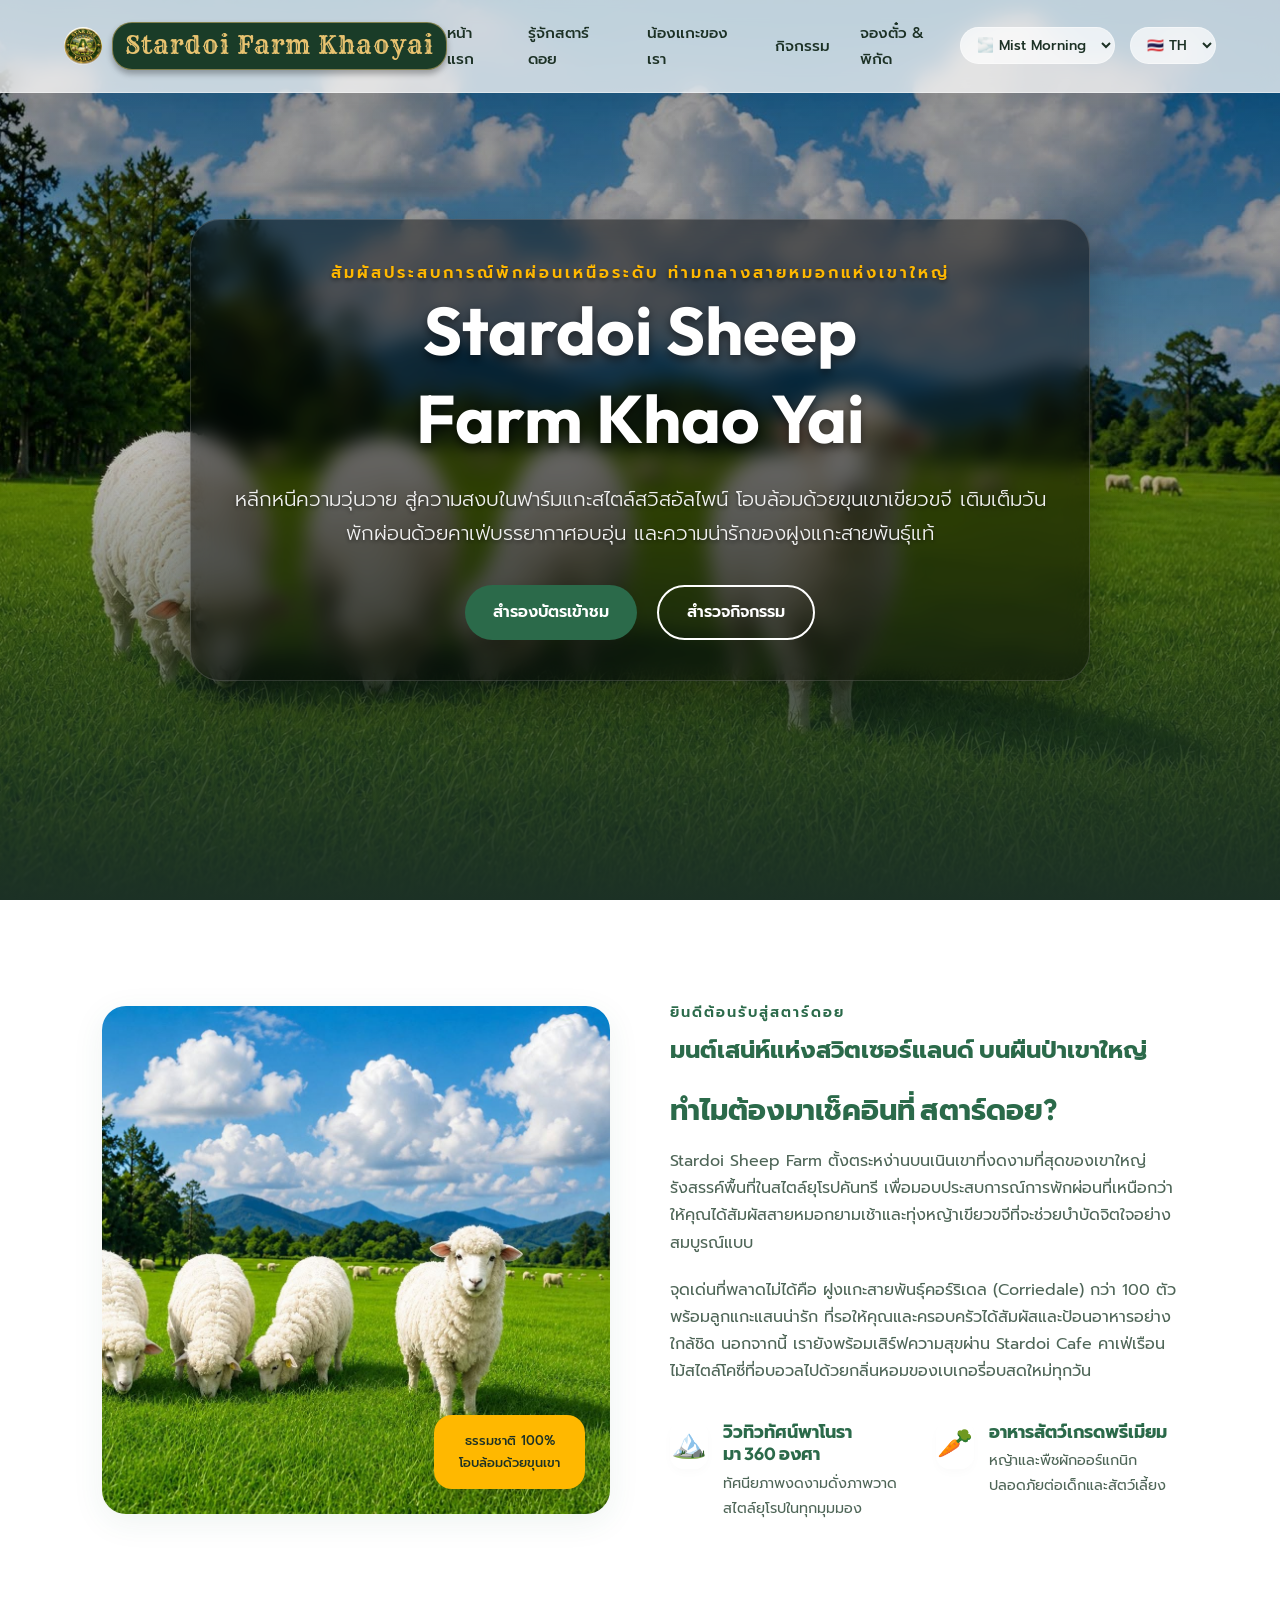
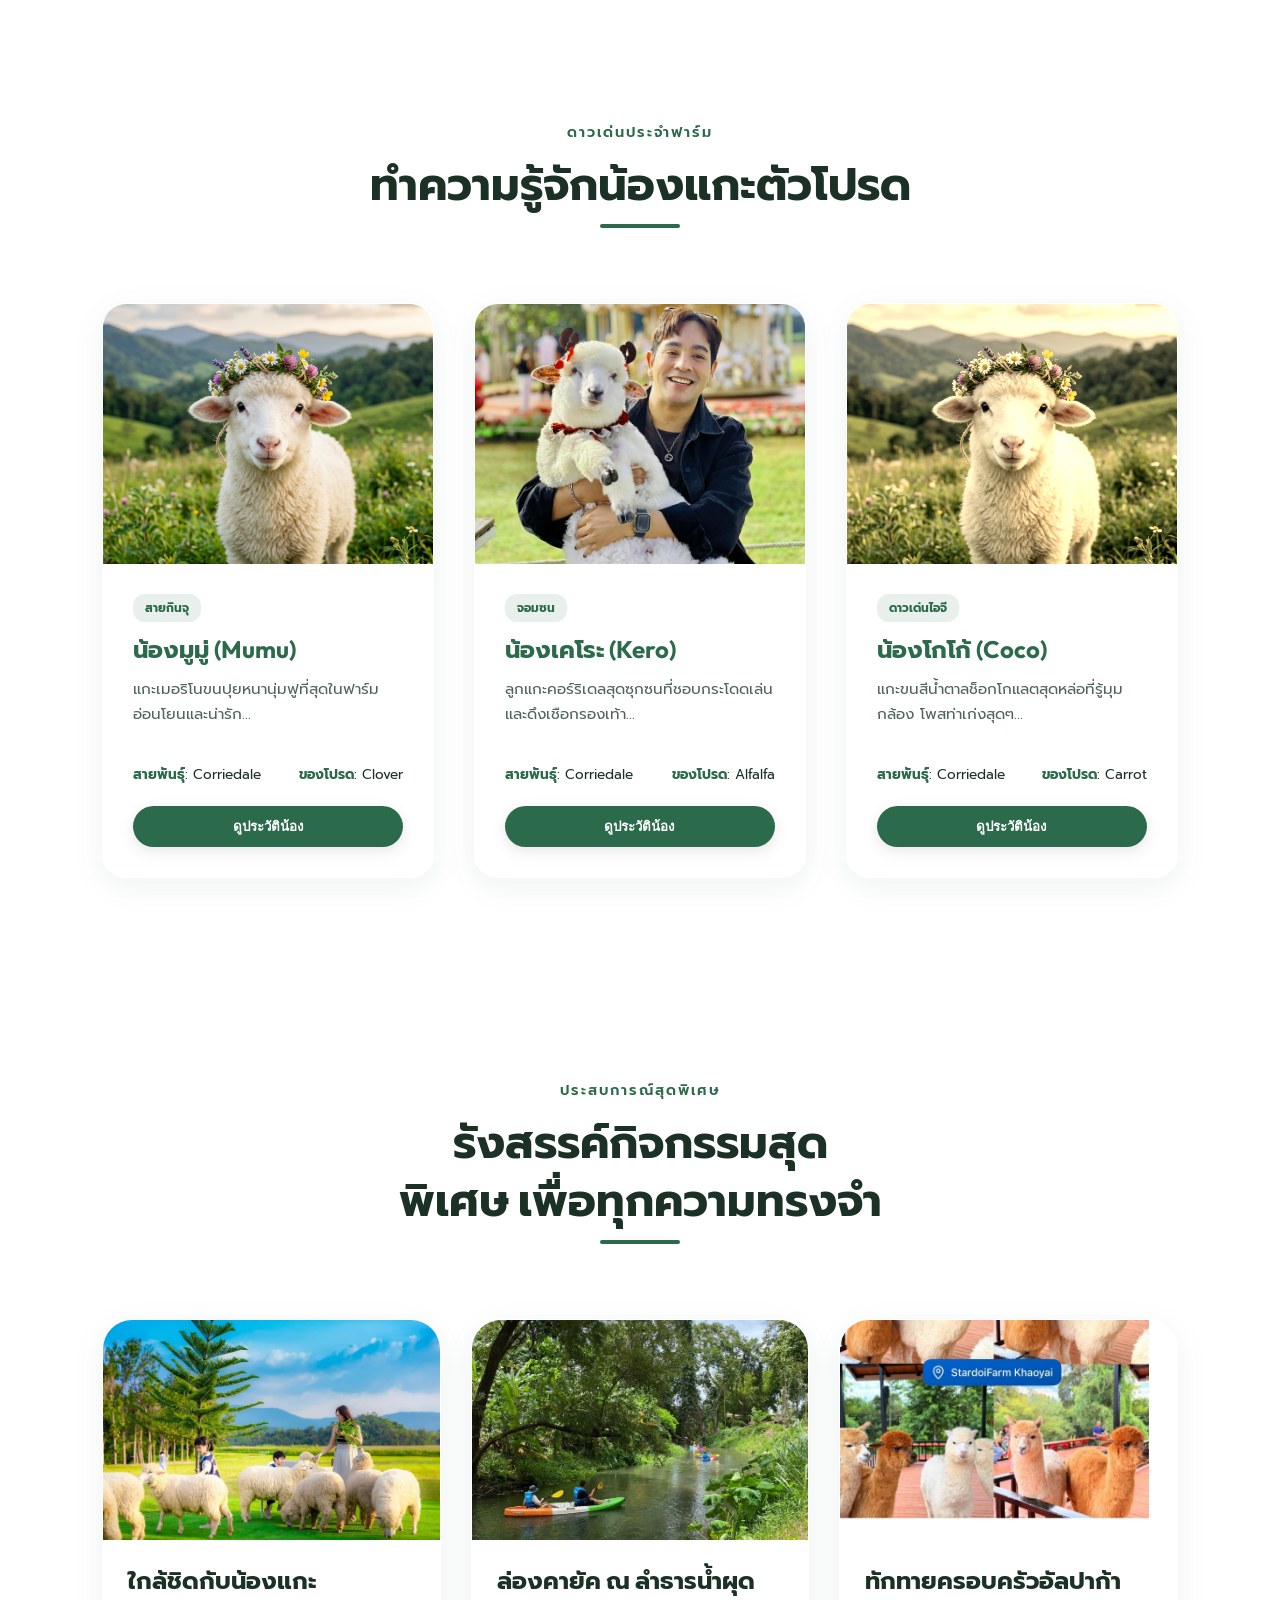
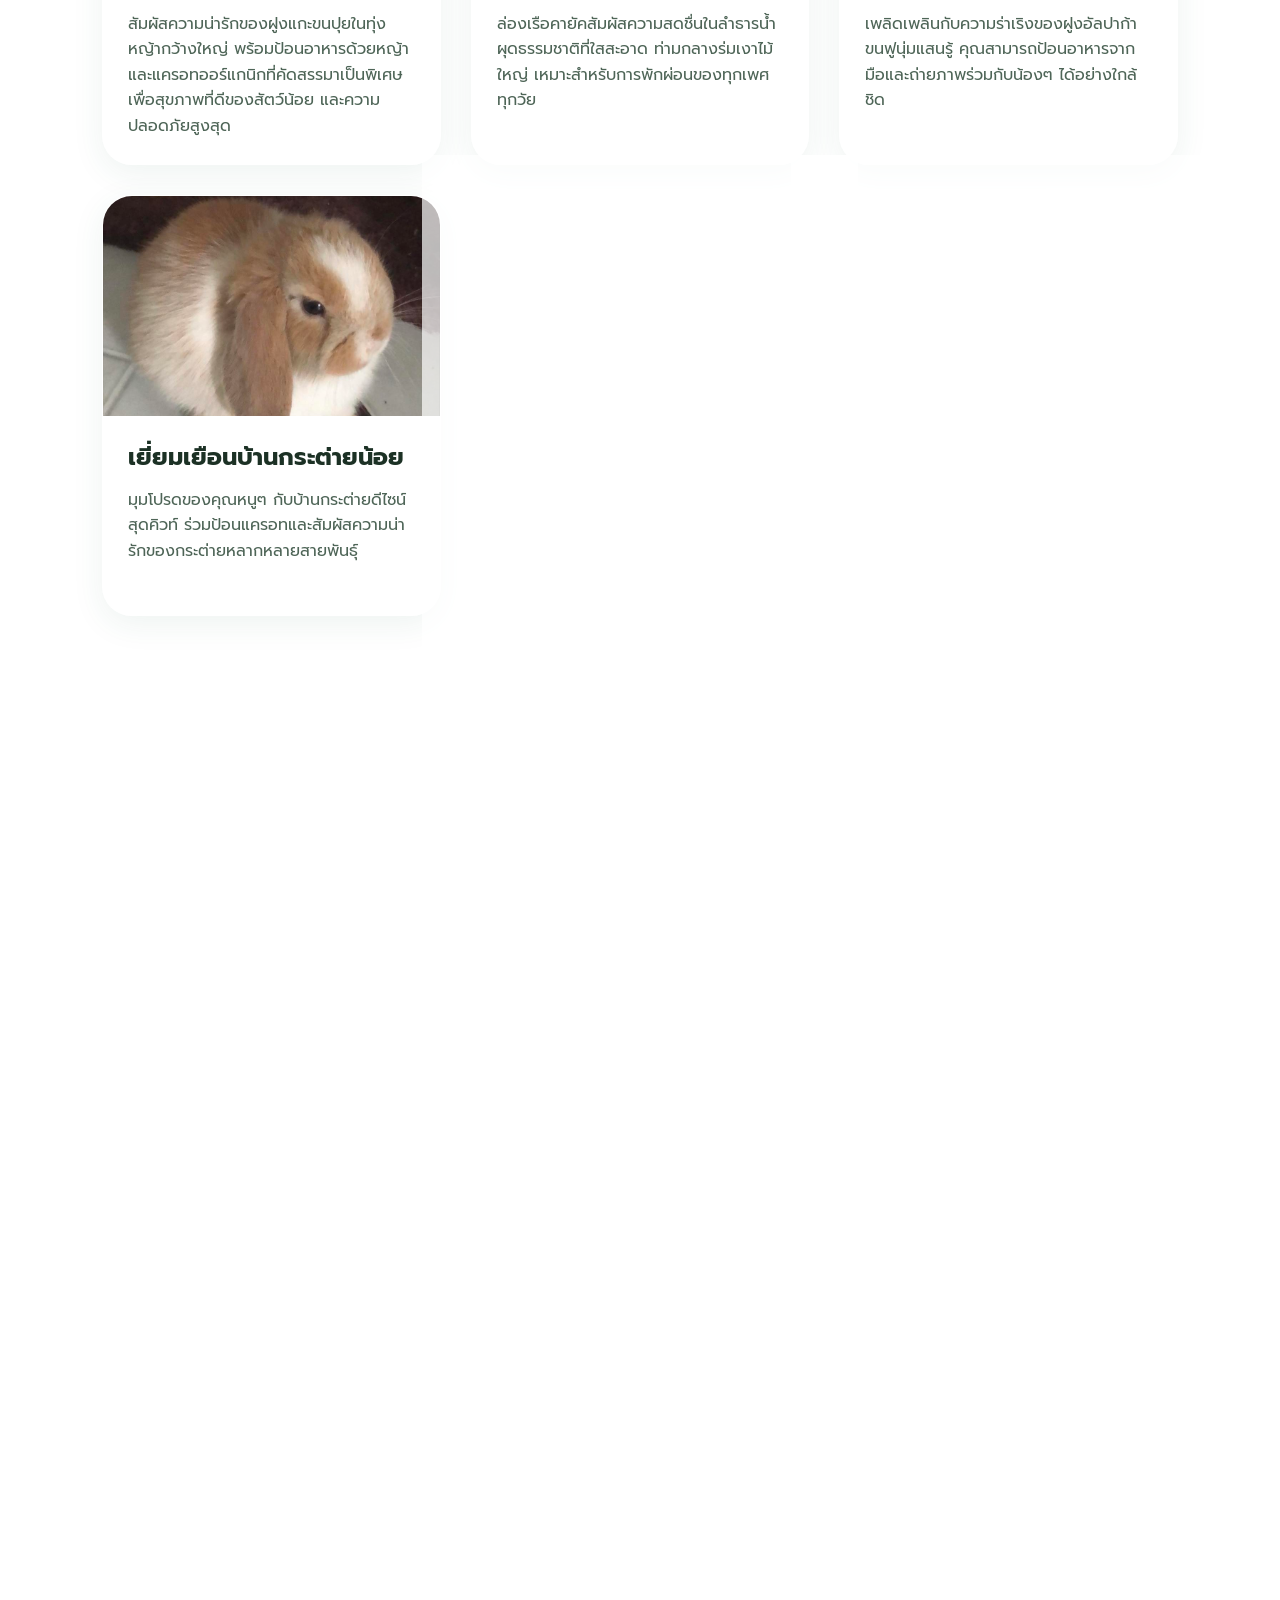
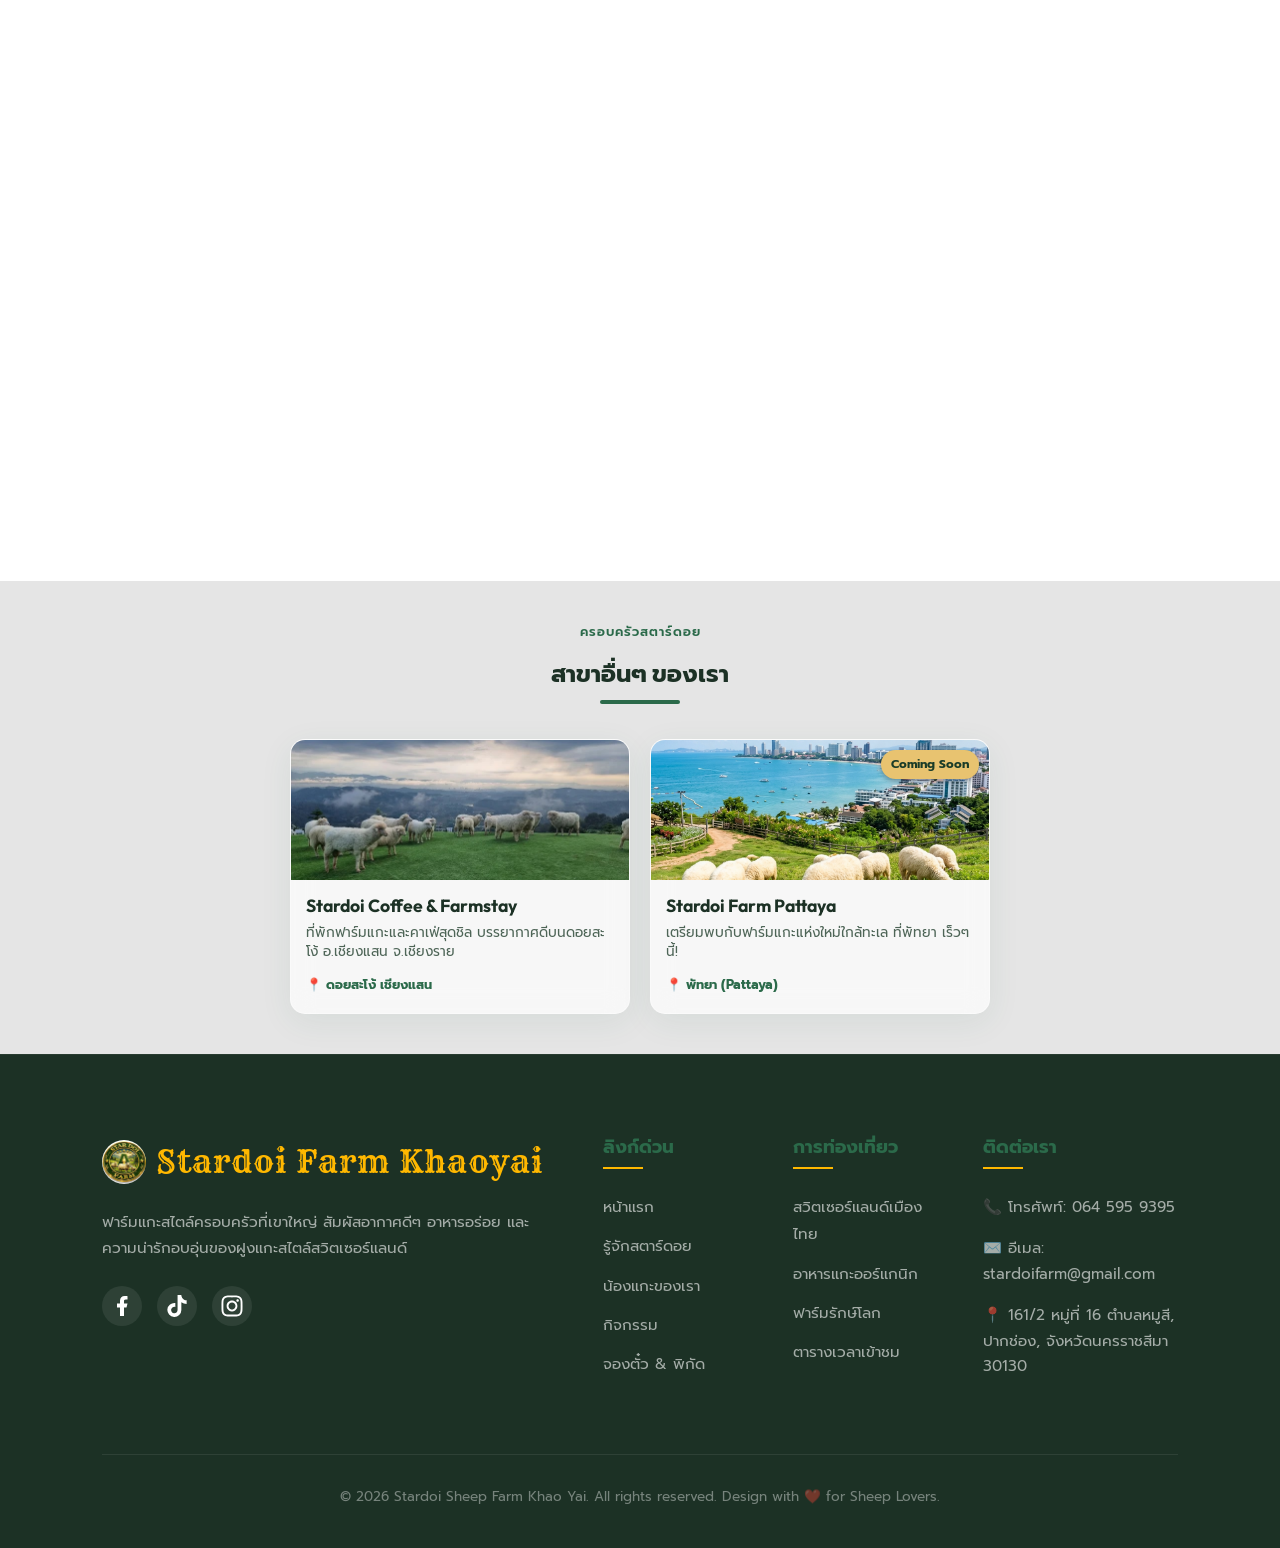
==== commit 78f86975: "Add files via upload" ====
--- a/index.html
+++ b/index.html
@@ -550,9 +550,15 @@
         </div>
         <p>ฟาร์มแกะสไตล์ครอบครัวที่เขาใหญ่ สัมผัสอากาศดีๆ อาหารอร่อย และความน่ารักอบอุ่นของฝูงแกะสไตล์สวิตเซอร์แลนด์</p>
         <div class="social-links">
-          <a href="https://www.facebook.com/stardoifarmkhaoyai" target="_blank" rel="noopener noreferrer" class="social-icon" aria-label="Facebook">🅵</a>
-          <a href="https://www.tiktok.com/@stardoifarmkhaoyai" target="_blank" rel="noopener noreferrer" class="social-icon" aria-label="TikTok">🎵</a>
-          <a href="#" class="social-icon" aria-label="Instagram">🅸</a>
+          <a href="https://www.facebook.com/stardoifarmkhaoyai" target="_blank" rel="noopener noreferrer" class="social-icon" aria-label="Facebook">
+            <svg xmlns="http://www.w3.org/2000/svg" viewBox="0 0 24 24" width="24" height="24" fill="currentColor"><path d="M14 13.5h2.5l1-4H14v-2c0-1.03 0-2 2-2h1.5V2.14c-.326-.043-1.557-.14-2.857-.14C11.928 2 10 3.657 10 6.7v2.8H7v4h3V22h4v-8.5z"/></svg>
+          </a>
+          <a href="https://www.tiktok.com/@stardoifarmkhaoyai" target="_blank" rel="noopener noreferrer" class="social-icon" aria-label="TikTok">
+            <svg xmlns="http://www.w3.org/2000/svg" viewBox="0 0 448 512" width="22" height="22" fill="currentColor"><path d="M448 209.9a210.1 210.1 0 0 1 -122.8-39.3V349.4A162.6 162.6 0 1 1 185 188.3V278.2a74.6 74.6 0 1 0 52.2 71.2V0l88 0a121.2 121.2 0 0 0 1.9 22.2h0A122.2 122.2 0 0 0 381 102.4a121.4 121.4 0 0 0 67 20.1z"/></svg>
+          </a>
+          <a href="#" class="social-icon" aria-label="Instagram">
+            <svg xmlns="http://www.w3.org/2000/svg" viewBox="0 0 448 512" width="24" height="24" fill="currentColor"><path d="M224.1 141c-63.6 0-114.9 51.3-114.9 114.9s51.3 114.9 114.9 114.9S339 319.5 339 255.9 287.7 141 224.1 141zm0 189.6c-41.1 0-74.7-33.5-74.7-74.7s33.5-74.7 74.7-74.7 74.7 33.5 74.7 74.7-33.6 74.7-74.7 74.7zm146.4-194.3c0 14.9-12 26.8-26.8 26.8-14.9 0-26.8-12-26.8-26.8s12-26.8 26.8-26.8 26.8 12 26.8 26.8zm76.1 27.2c-1.7-35.9-9.9-67.7-36.2-93.9-26.2-26.2-58-34.4-93.9-36.2-37-2.1-147.9-2.1-184.9 0-35.8 1.7-67.6 9.9-93.9 36.1s-34.4 58-36.2 93.9c-2.1 37-2.1 147.9 0 184.9 1.7 35.9 9.9 67.7 36.2 93.9s58 34.4 93.9 36.2c37 2.1 147.9 2.1 184.9 0 35.9-1.7 67.7-9.9 93.9-36.2 26.2-26.2 34.4-58 36.2-93.9 2.1-37 2.1-147.8 0-184.8zM398.8 388c-7.8 19.6-22.9 34.7-42.6 42.6-29.5 11.7-99.5 9-132.1 9s-102.7 2.6-132.1-9c-19.6-7.8-34.7-22.9-42.6-42.6-11.7-29.5-9-99.5-9-132.1s-2.6-102.7 9-132.1c7.8-19.6 22.9-34.7 42.6-42.6 29.5-11.7 99.5-9 132.1-9s102.7-2.6 132.1 9c19.6 7.8 34.7 22.9 42.6 42.6 11.7 29.5 9 99.5 9 132.1s2.7 102.7-9 132.1z"/></svg>
+          </a>
         </div>
       </div>
       
--- a/style.css
+++ b/style.css
@@ -117,16 +117,22 @@
 body {
   font-family: 'Prompt', 'Outfit', sans-serif;
   background: var(--bg-gradient);
+  background-attachment: fixed;
   color: var(--text-color);
   min-height: 100vh;
   overflow-x: hidden;
-  line-height: 1.6;
+  line-height: 1.7;
+  transition: background var(--transition-speed) ease, color var(--transition-speed) ease;
+  word-break: keep-all; /* Keeps Thai words from breaking awkwardly */
+  overflow-wrap: break-word;
 }
 
 h1, h2, h3, h4, h5, h6 {
   font-family: 'Outfit', 'Prompt', sans-serif;
-  font-weight: 700;
-  line-height: 1.25;
+  color: var(--primary-color);
+  margin-bottom: 15px;
+  line-height: 1.3;
+  text-wrap: balance; /* Beautiful heading wrapping */
 }
 
 a {
@@ -1498,6 +1504,7 @@
   background: var(--primary-hover);
 }
 
+
 /* ==========================================================================
    Responsive Media Queries
    ========================================================================== */
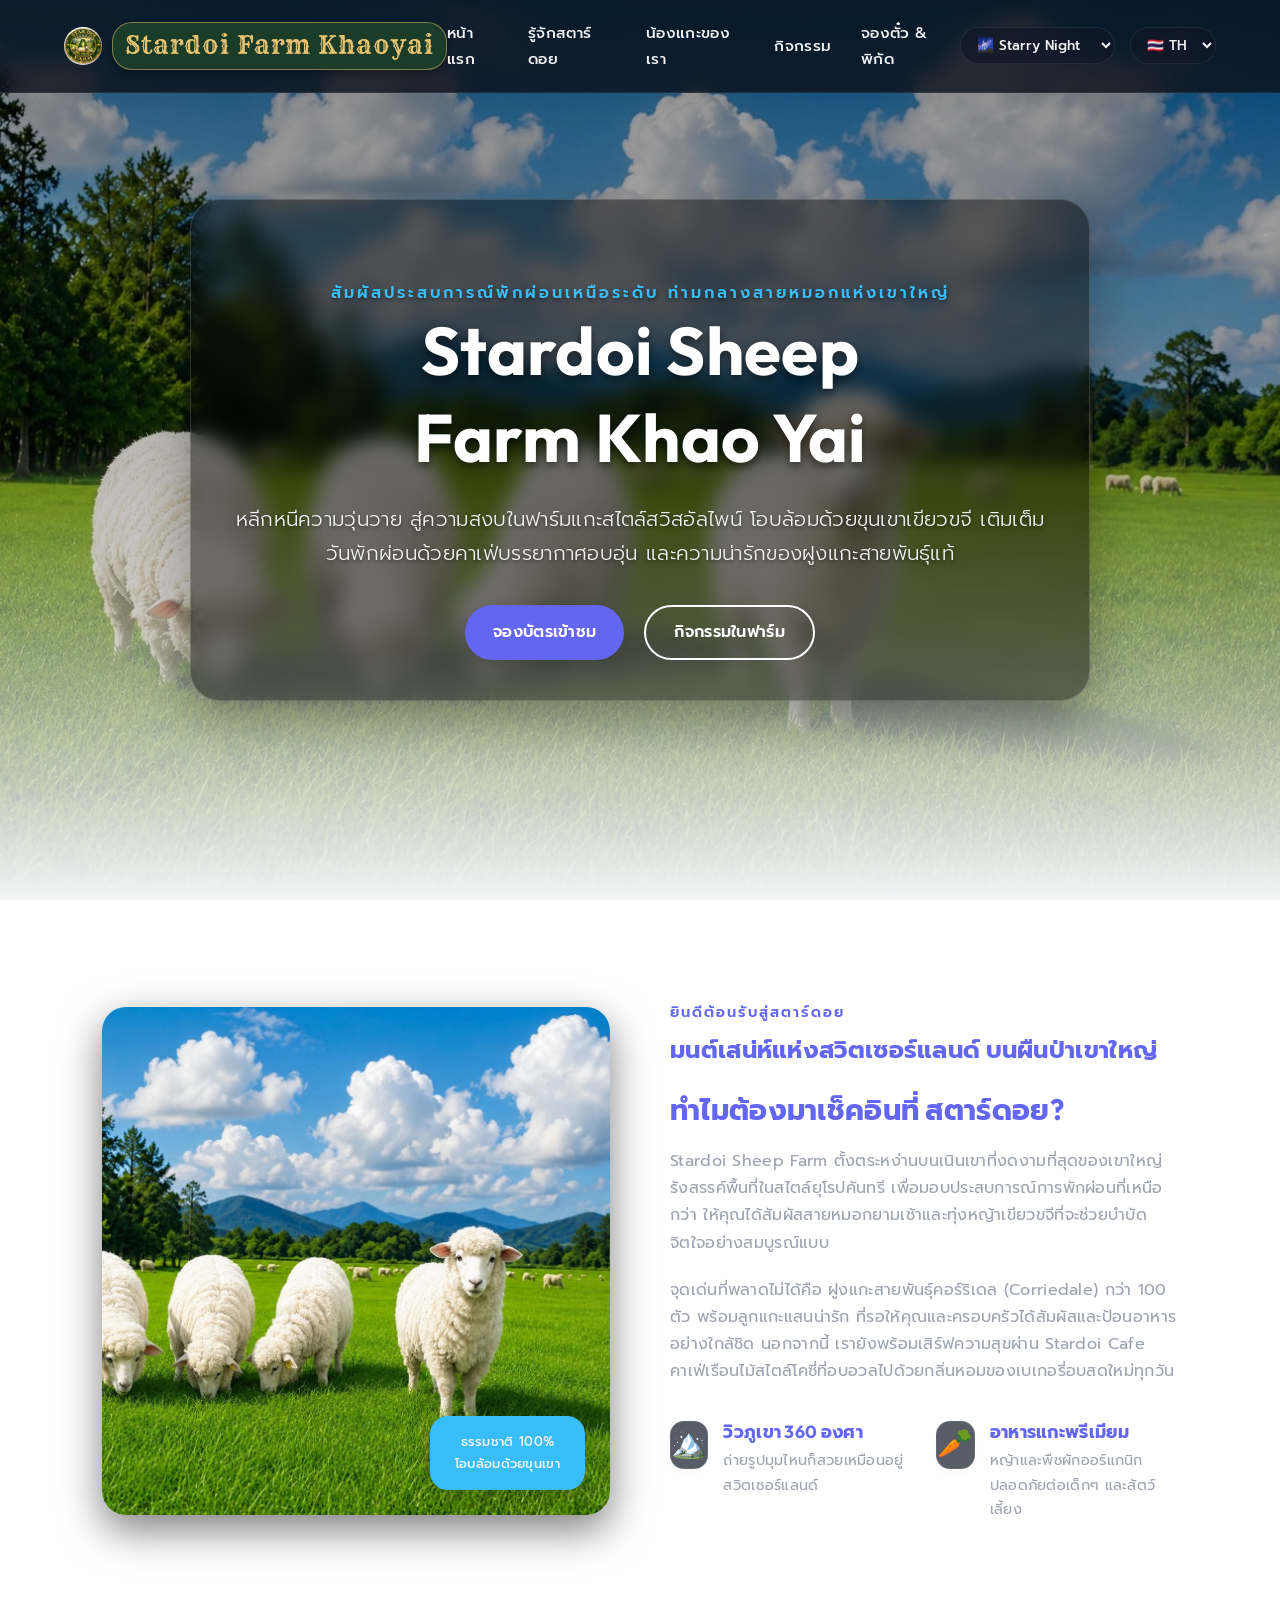
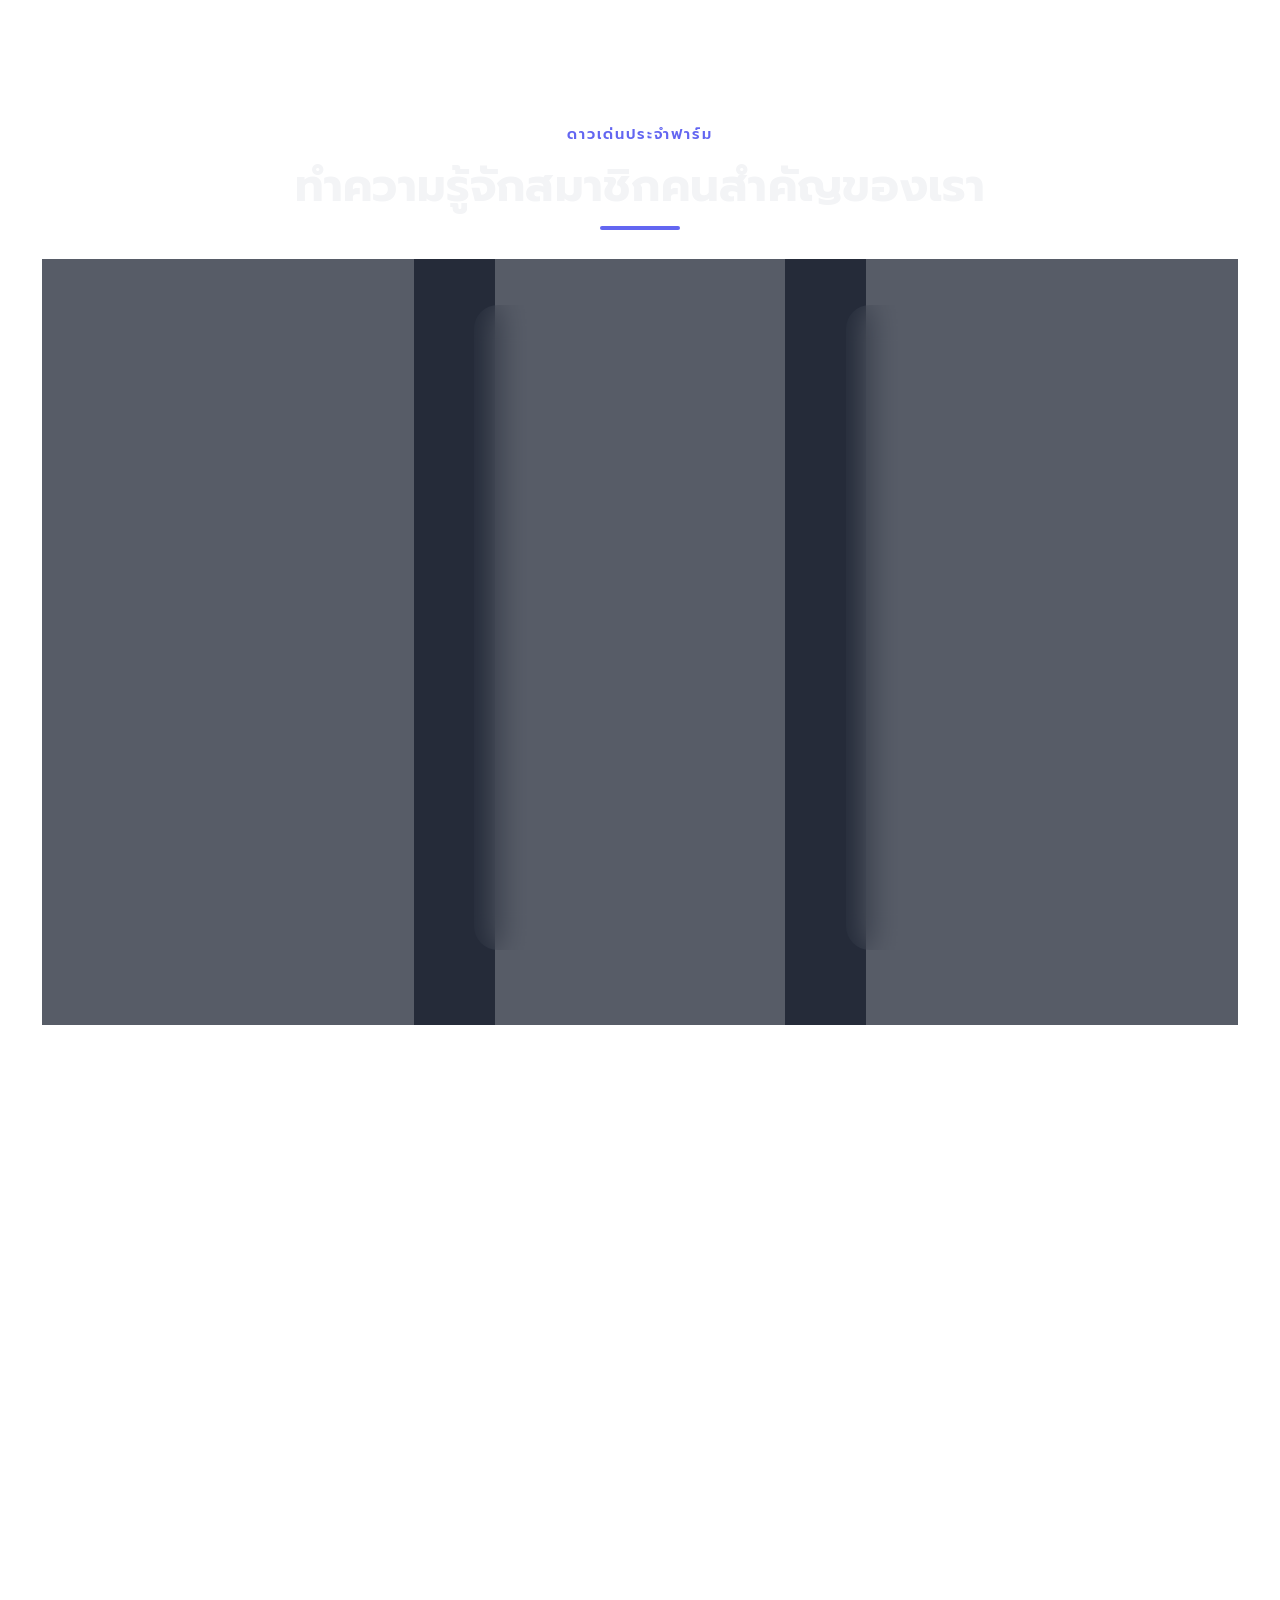
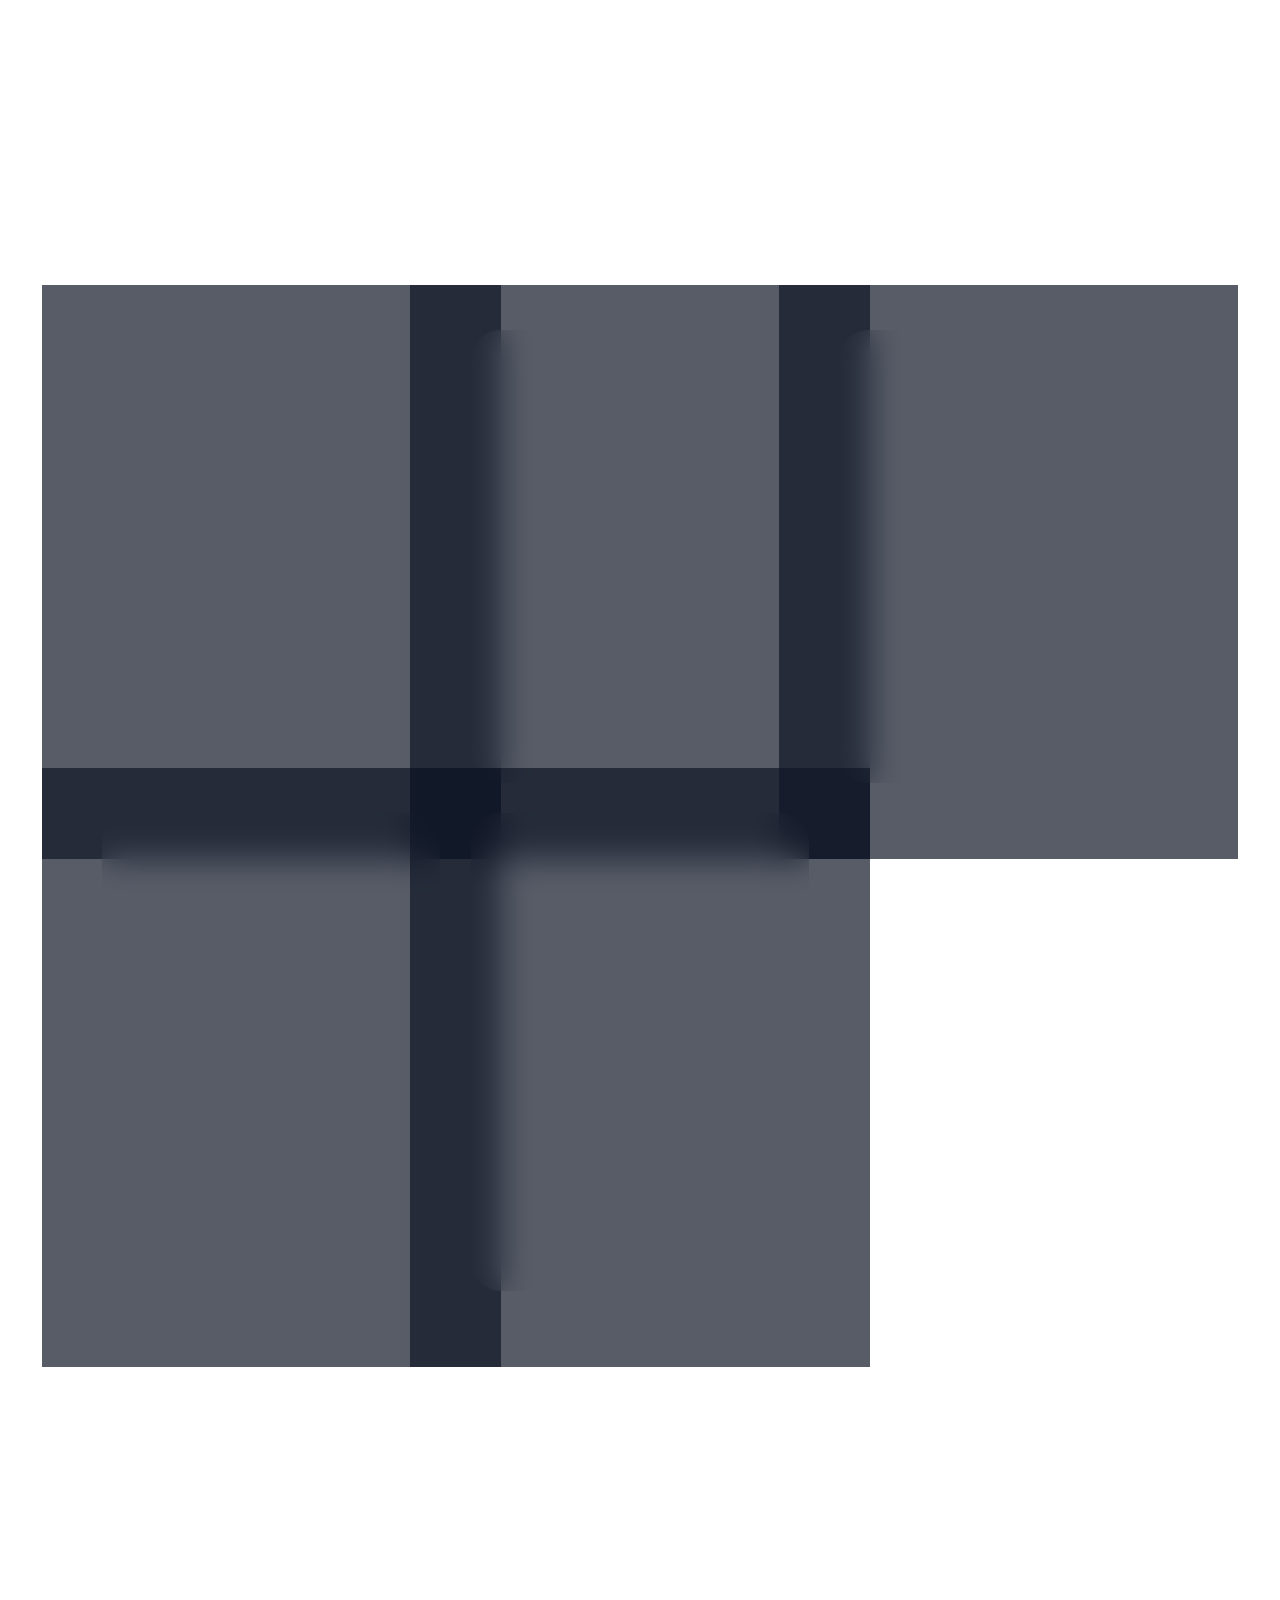
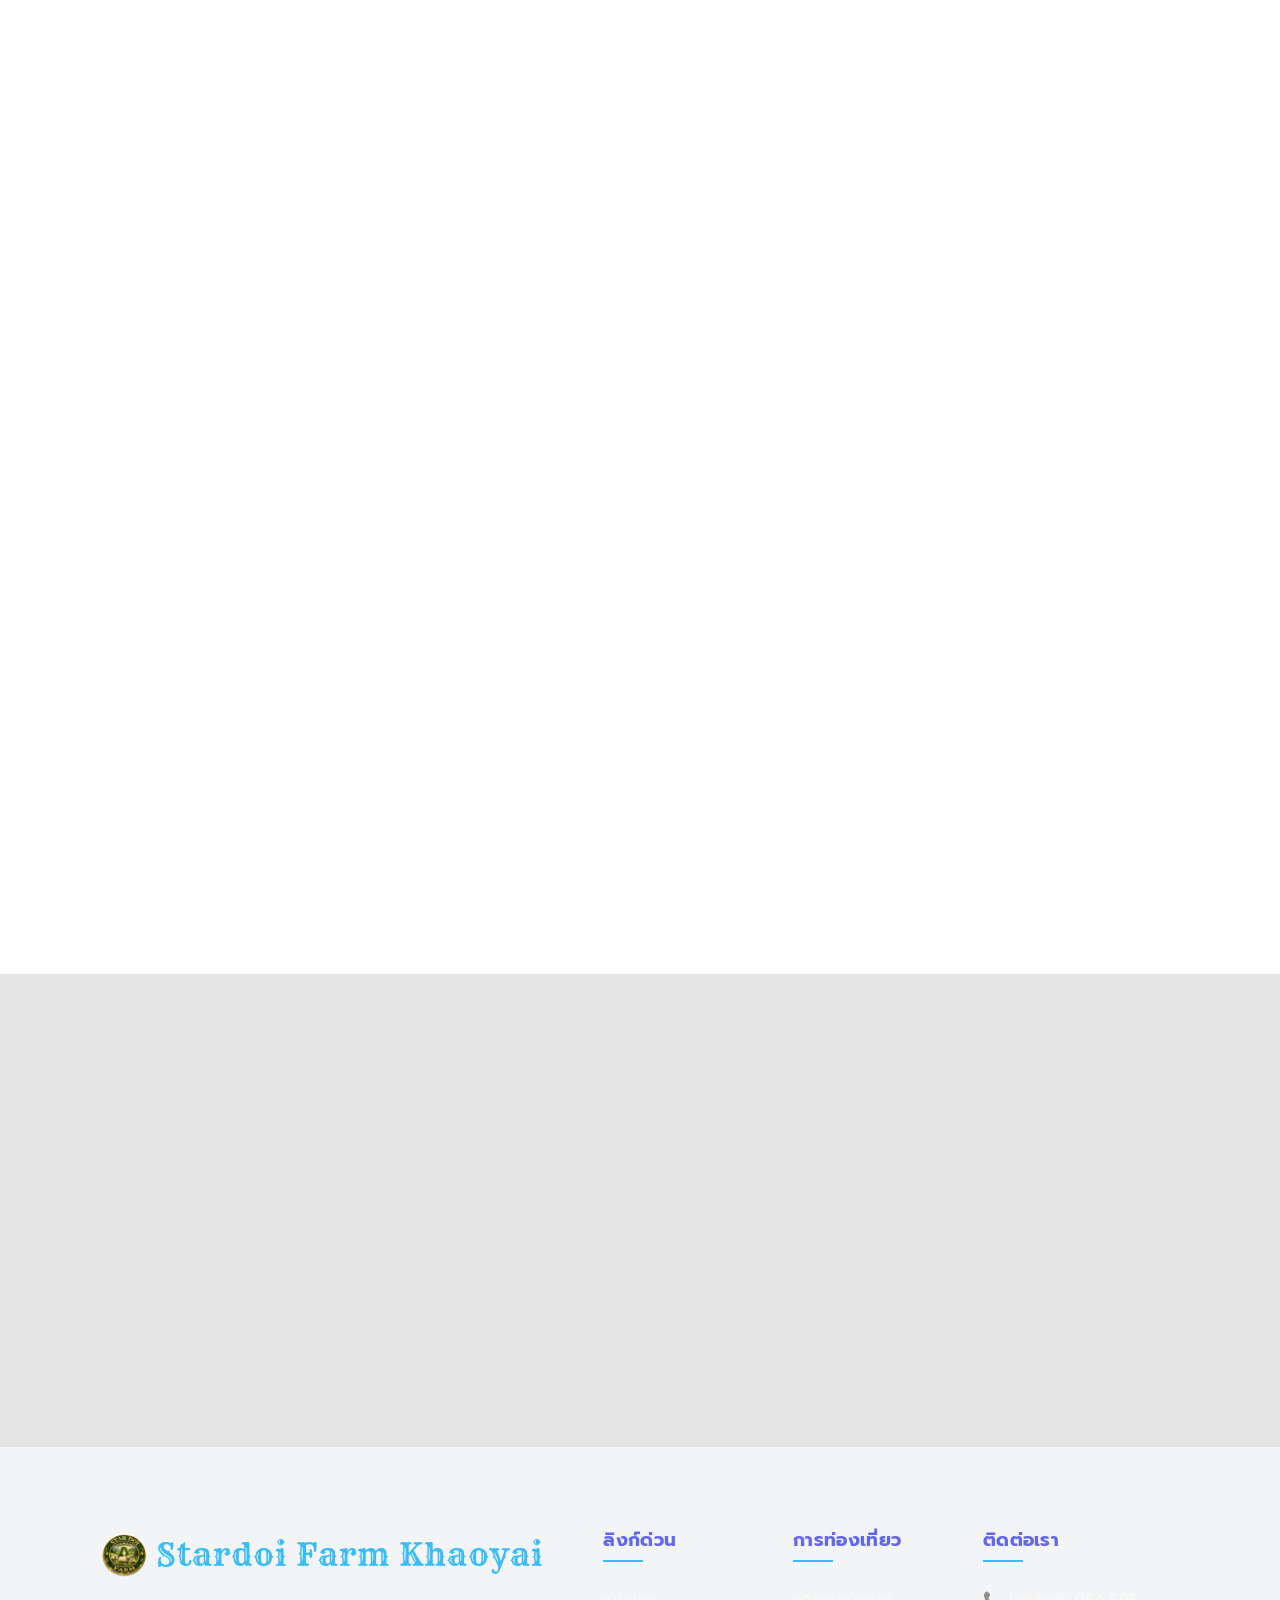
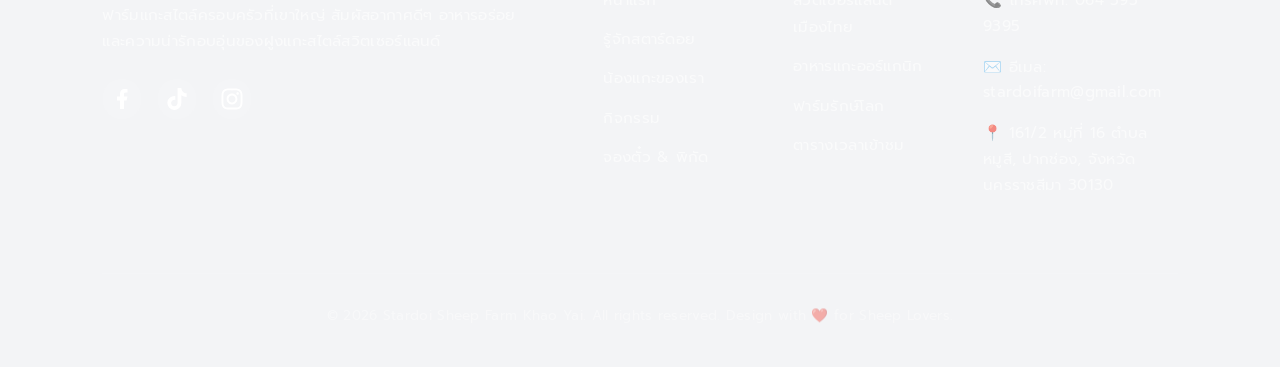
==== commit 3e3ff717: "Add files via upload" ====
--- a/index.html
+++ b/index.html
@@ -20,6 +20,13 @@
 <body class="theme-sunny">
 
   <!-- ==========================================================================
+       Scroll Progress Bar
+       ========================================================================== -->
+  <div class="scroll-progress-container">
+    <div class="scroll-progress-bar" id="scrollBar"></div>
+  </div>
+
+  <!-- ==========================================================================
        Header & Navigation
        ========================================================================== -->
   <header>
@@ -64,6 +71,7 @@
     <div class="stars-overlay"></div>
     
     <div class="hero-content reveal">
+      <div id="smartGreeting" class="smart-greeting"></div>
       <span class="hero-tagline" data-translate="hero-tagline">สัมผัสความน่ารักท่ามกลางสายหมอกที่ เขาใหญ่</span>
       <h1 data-translate="hero-title">ฟาร์มแกะสตาร์ดอย</h1>
       <p data-translate="hero-desc">หลบหนีความวุ่นวายมาพักผ่อนในฟาร์มแกะสไตล์สวิสอัลไพน์ โอบล้อมด้วยขุนเขาเขียวขจีและบรรยากาศแสนอบอุ่น ผ่อนคลายไปกับคาเฟ่สุดคิวท์และเหล่าน้องแกะฟูนุ่ม</p>
@@ -382,10 +390,10 @@
         <h3 data-translate="calc-title">คำนวณราคาบัตรเข้าชม</h3>
         <p class="calc-subtitle" data-translate="calc-subtitle">วางแผนค่าใช้จ่ายล่วงหน้าและรับบัตรเข้าคิวพิเศษทันที</p>
         
-        <form class="calc-form" onsubmit="submitReservation(event)">
+        <div class="calc-form">
           <div class="form-row">
             <div class="form-group">
-              <label for="calcAdults" data-translate="label-adults">ผู้ใหญ่ | เด็ก(120 บาท/คน)</label>
+              <label for="calcAdults" data-translate="label-adults">บัตรเข้าชมปกติ (120 บาท/ท่าน)</label>
               <div class="input-spinner">
                 <button type="button" class="spinner-btn" onclick="updateSpinner('calcAdults', -1)">-</button>
                 <input type="number" id="calcAdults" min="0" value="2" readonly>
@@ -423,9 +431,7 @@
               <span class="total-label" data-translate="total-currency"> บาท</span>
             </div>
           </div>
-          
-          <button type="submit" class="btn-primary" style="font-size: 1.1rem; padding: 15px;" data-translate="btn-estimate">จองสิทธิ์เข้าชมด่วน</button>
-        </form>
+          </div>
       </div>
     </div>
     
--- a/style.css
+++ b/style.css
@@ -20,7 +20,7 @@
   --text-muted: #4e6557;
   --glass-bg: rgba(255, 255, 255, 0.7);
   --glass-border: rgba(255, 255, 255, 0.4);
-  --card-shadow: 0 8px 32px 0 rgba(43, 106, 74, 0.08);
+  --card-shadow: 0 15px 40px 0 rgba(43, 106, 74, 0.06);
   --nav-bg: rgba(255, 255, 255, 0.75);
   --nav-text: #1c3125;
   --transition-speed: 0.5s;
@@ -39,7 +39,7 @@
   --text-muted: #546e7a;
   --glass-bg: rgba(255, 255, 255, 0.6);
   --glass-border: rgba(255, 255, 255, 0.5);
-  --card-shadow: 0 8px 32px 0 rgba(69, 90, 100, 0.06);
+  --card-shadow: 0 15px 40px 0 rgba(69, 90, 100, 0.05);
   --nav-bg: rgba(255, 255, 255, 0.65);
   --nav-text: #263238;
   --glow-color: rgba(144, 202, 249, 0.4);
@@ -57,7 +57,7 @@
   --text-muted: #4e6557;
   --glass-bg: rgba(255, 255, 255, 0.7);
   --glass-border: rgba(255, 255, 255, 0.4);
-  --card-shadow: 0 8px 32px 0 rgba(43, 106, 74, 0.08);
+  --card-shadow: 0 15px 40px 0 rgba(43, 106, 74, 0.06);
   --nav-bg: rgba(255, 255, 255, 0.75);
   --nav-text: #1c3125;
   --glow-color: rgba(255, 184, 0, 0.3);
@@ -74,7 +74,7 @@
   --text-muted: #784212;
   --glass-bg: rgba(255, 255, 255, 0.65);
   --glass-border: rgba(255, 255, 255, 0.3);
-  --card-shadow: 0 8px 32px 0 rgba(160, 64, 0, 0.1);
+  --card-shadow: 0 15px 40px 0 rgba(160, 64, 0, 0.08);
   --nav-bg: rgba(255, 255, 255, 0.7);
   --nav-text: #4a1e00;
   --glow-color: rgba(255, 120, 31, 0.35);
@@ -91,7 +91,7 @@
   --text-muted: #9ca3af;
   --glass-bg: rgba(17, 24, 39, 0.7);
   --glass-border: rgba(255, 255, 255, 0.08);
-  --card-shadow: 0 8px 32px 0 rgba(0, 0, 0, 0.4);
+  --card-shadow: 0 15px 40px 0 rgba(0, 0, 0, 0.5);
   --nav-bg: rgba(11, 15, 25, 0.8);
   --nav-text: #f3f4f6;
   --glow-color: rgba(99, 102, 241, 0.4);
@@ -122,17 +122,17 @@
   min-height: 100vh;
   overflow-x: hidden;
   line-height: 1.7;
+  letter-spacing: 0.3px;
   transition: background var(--transition-speed) ease, color var(--transition-speed) ease;
-  word-break: keep-all; /* Keeps Thai words from breaking awkwardly */
-  overflow-wrap: break-word;
 }
 
 h1, h2, h3, h4, h5, h6 {
   font-family: 'Outfit', 'Prompt', sans-serif;
+  font-weight: 700;
+  line-height: 1.3;
   color: var(--primary-color);
   margin-bottom: 15px;
-  line-height: 1.3;
-  text-wrap: balance; /* Beautiful heading wrapping */
+  text-wrap: balance;
 }
 
 a {
@@ -143,10 +143,40 @@
 /* ==========================================================================
    Reusable UI Elements & Components
    ========================================================================== */
+.scroll-progress-container {
+  position: fixed;
+  top: 0;
+  left: 0;
+  width: 100%;
+  height: 4px;
+  background: transparent;
+  z-index: 9999;
+}
+
+.scroll-progress-bar {
+  height: 100%;
+  background: var(--accent-color);
+  width: 0%;
+  border-radius: 0 2px 2px 0;
+  box-shadow: 0 0 10px var(--glow-color);
+  transition: width 0.1s ease-out;
+}
+
+.smart-greeting {
+  font-size: 1.1rem;
+  font-weight: 500;
+  color: var(--accent-color);
+  margin-bottom: 10px;
+  opacity: 0;
+  transform: translateY(20px);
+  animation: fadeUp 1s cubic-bezier(0.165, 0.84, 0.44, 1) forwards;
+  animation-delay: 0.3s;
+}
+
 .glass-panel {
   background: var(--glass-bg);
-  backdrop-filter: blur(12px);
-  -webkit-backdrop-filter: blur(12px);
+  backdrop-filter: blur(16px);
+  -webkit-backdrop-filter: blur(16px);
   border: 1px solid var(--glass-border);
   border-radius: 24px;
   box-shadow: var(--card-shadow);
@@ -164,17 +194,17 @@
   border: none;
   cursor: pointer;
   box-shadow: 0 4px 15px rgba(0,0,0,0.1);
-  transition: transform 0.2s ease, background-color 0.2s ease, box-shadow 0.2s ease;
+  transition: transform 0.3s cubic-bezier(0.175, 0.885, 0.32, 1.275), background-color 0.3s ease, box-shadow 0.3s ease;
 }
 
 .btn-primary:hover {
   background-color: var(--primary-hover);
-  transform: translateY(-2px);
-  box-shadow: 0 6px 20px rgba(0,0,0,0.15);
+  transform: translateY(-4px) scale(1.02);
+  box-shadow: 0 10px 25px var(--glow-color), 0 8px 15px rgba(0,0,0,0.1);
 }
 
 .btn-primary:active {
-  transform: translateY(0);
+  transform: translateY(0) scale(0.98);
 }
 
 .btn-secondary {
@@ -194,7 +224,8 @@
 .btn-secondary:hover {
   background-color: var(--primary-color);
   color: white !important;
-  transform: translateY(-2px);
+  transform: translateY(-4px);
+  box-shadow: 0 10px 25px rgba(43, 106, 74, 0.2);
 }
 
 /* ==========================================================================
@@ -628,7 +659,8 @@
 .sheep-img-wrapper {
   position: relative;
   width: 100%;
-  height: 260px;
+  aspect-ratio: 1 / 1;
+  height: auto;
   overflow: hidden;
 }
 
@@ -848,8 +880,10 @@
 }
 
 .activity-img-wrapper {
-  width: 100%;
-  height: 220px;
+  position: relative;
+  width: 100%;
+  aspect-ratio: 4 / 3;
+  height: auto;
   overflow: hidden;
 }
 
@@ -958,7 +992,8 @@
 
 .my-slide img {
   width: 100%;
-  height: 480px;
+  aspect-ratio: 16 / 9;
+  height: auto;
   object-fit: cover;
   display: block;
 }
@@ -1504,7 +1539,6 @@
   background: var(--primary-hover);
 }
 
-
 /* ==========================================================================
    Responsive Media Queries
    ========================================================================== */
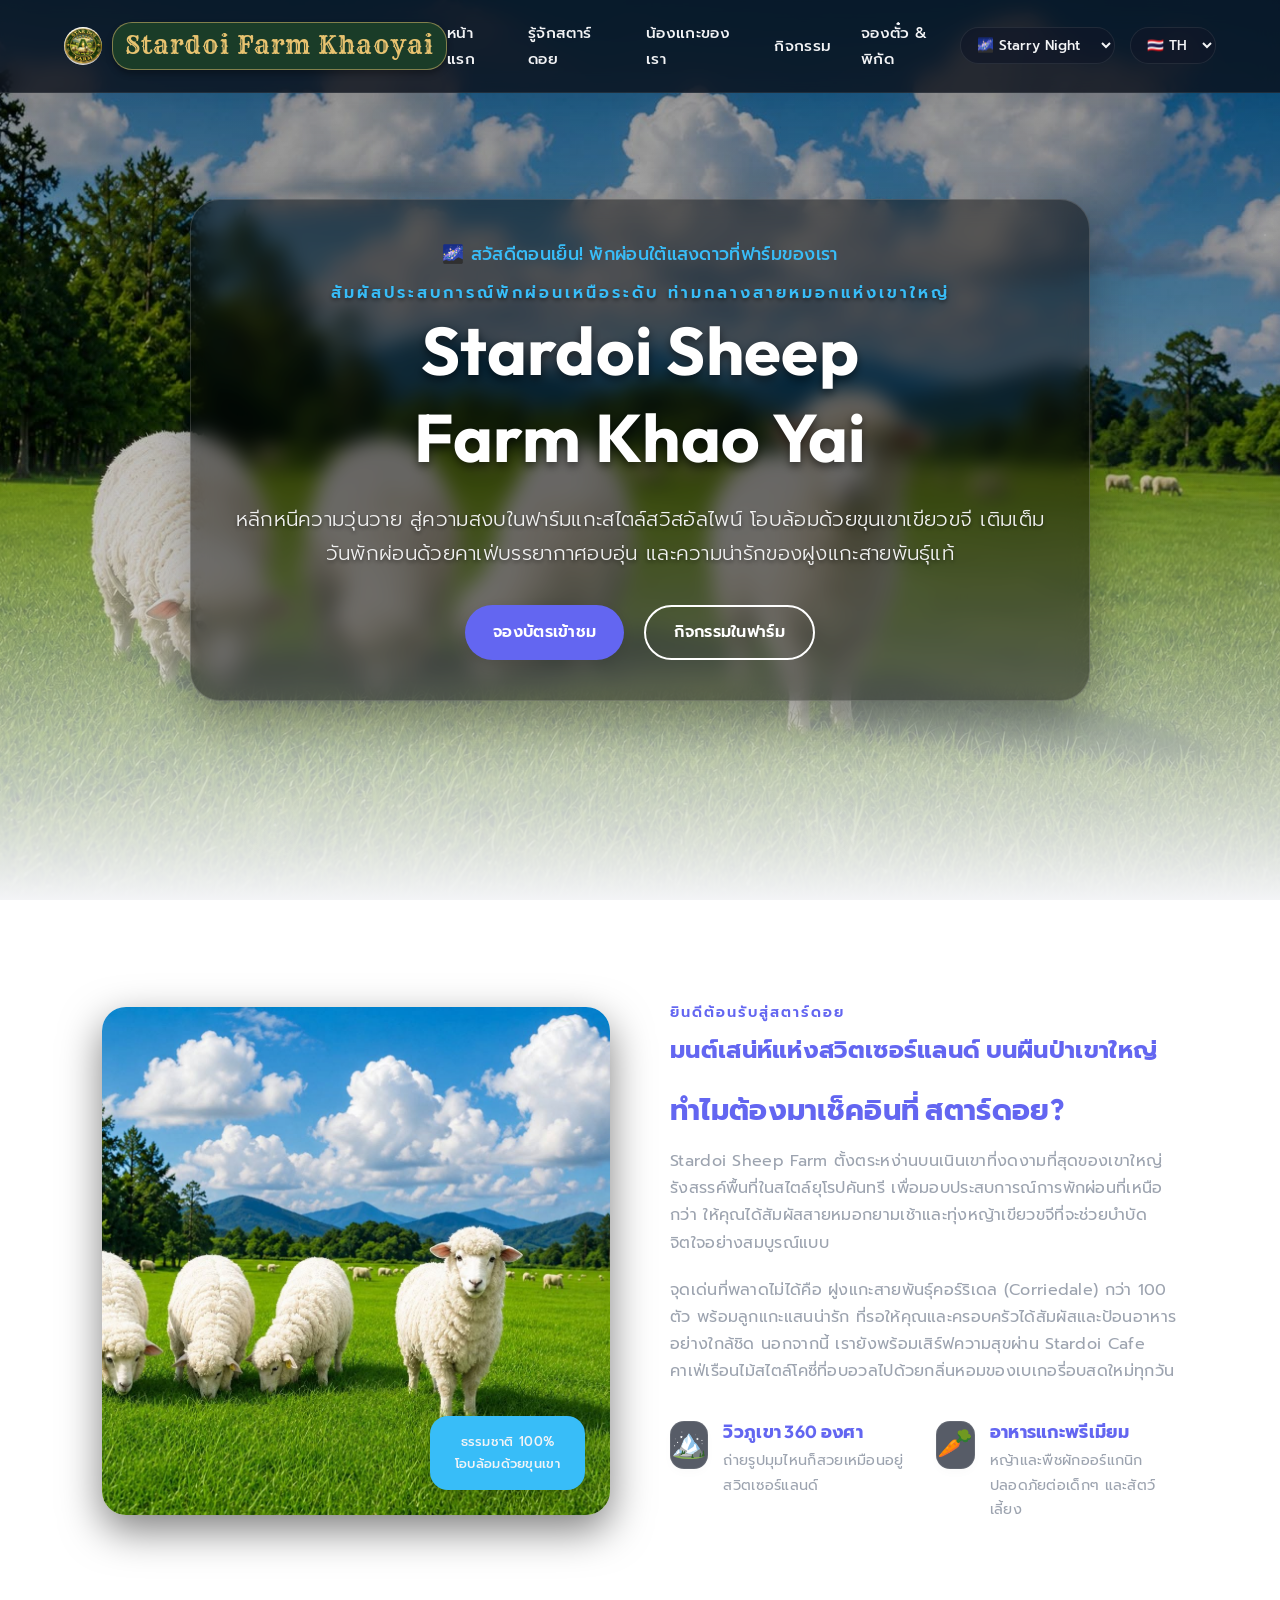
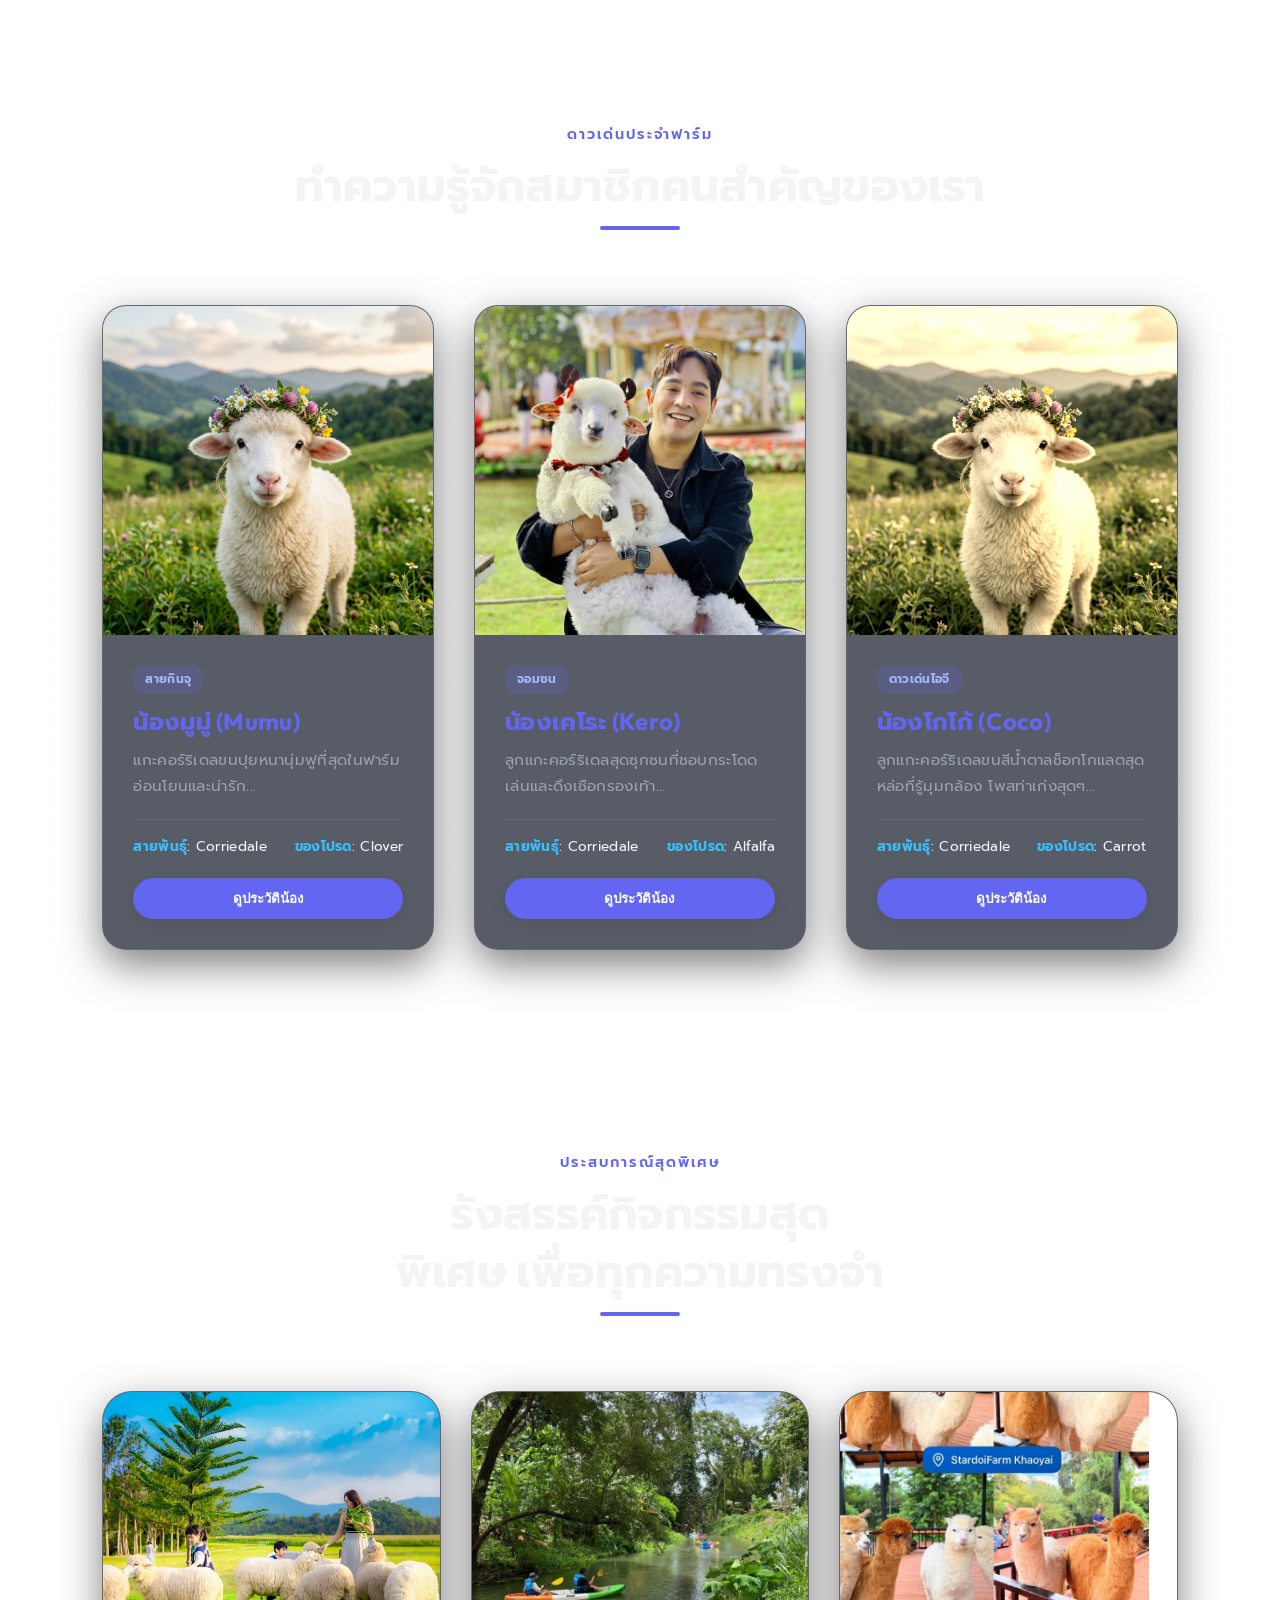
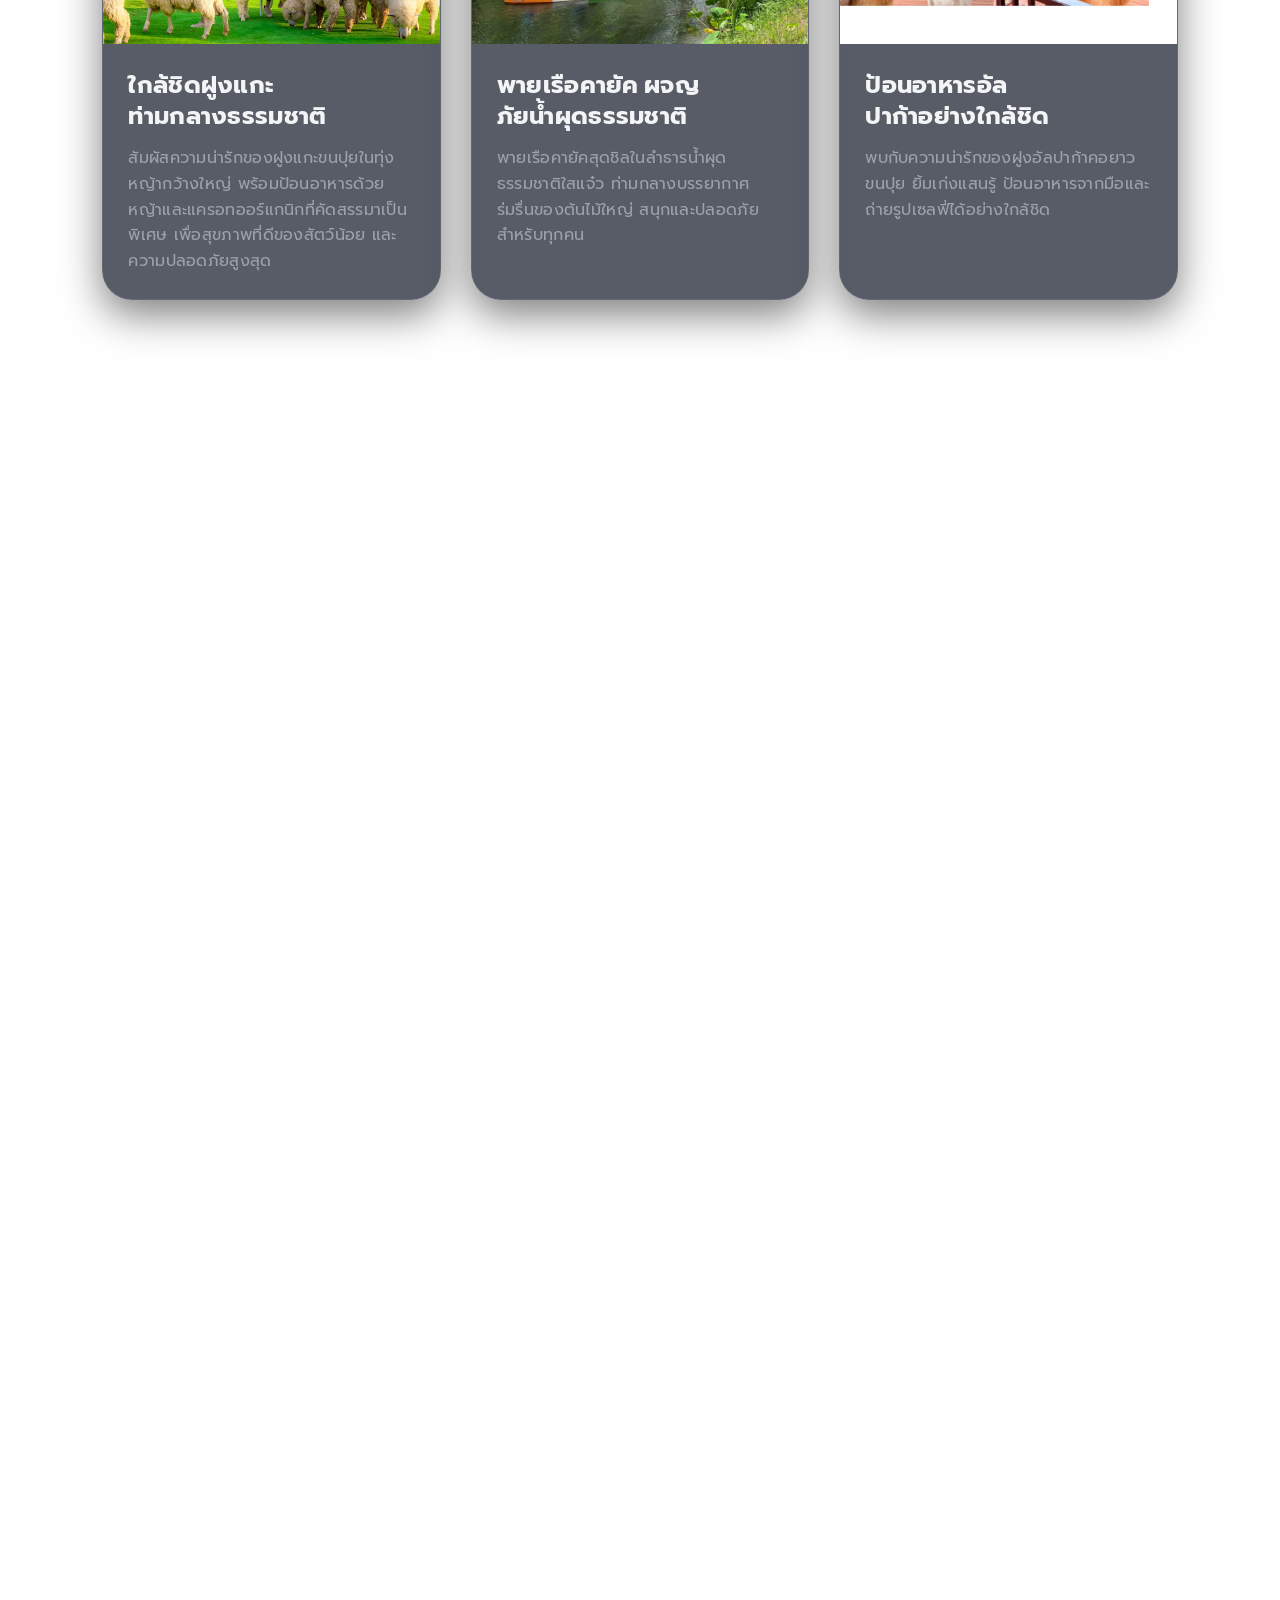
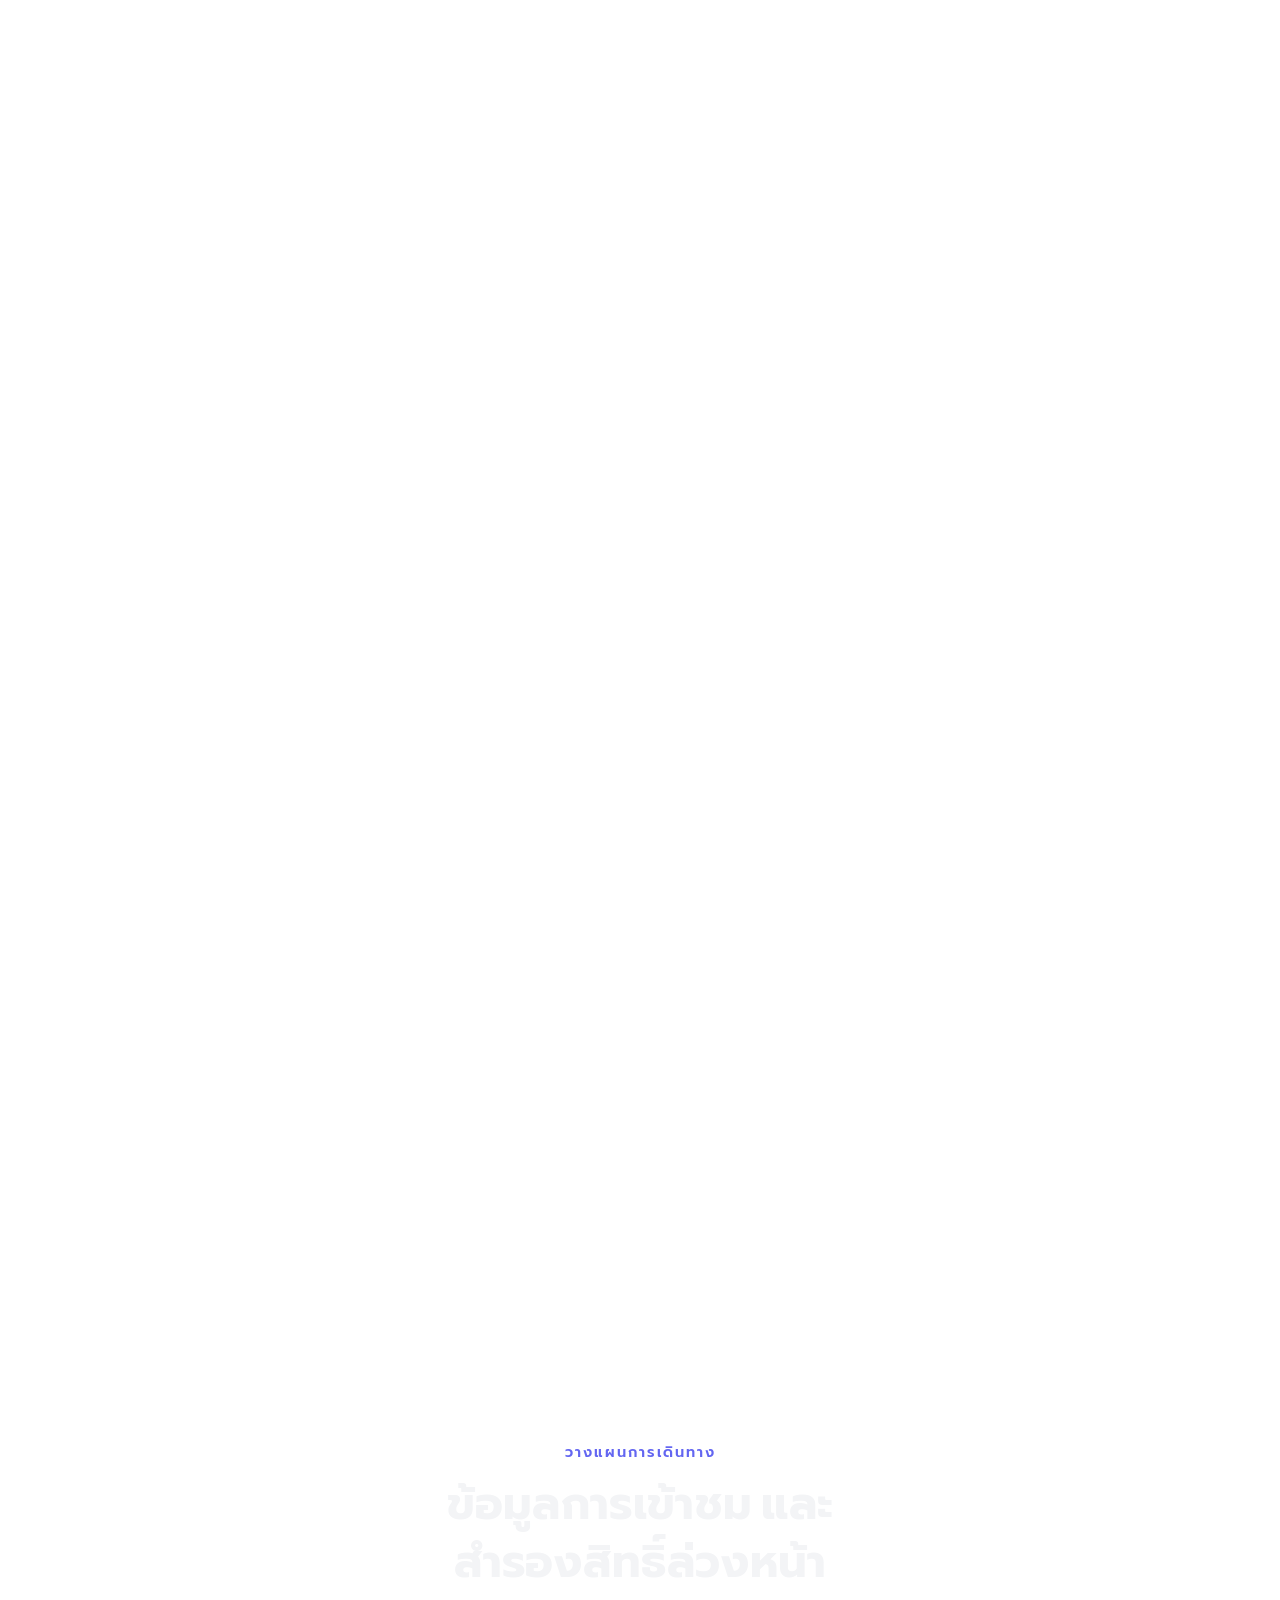
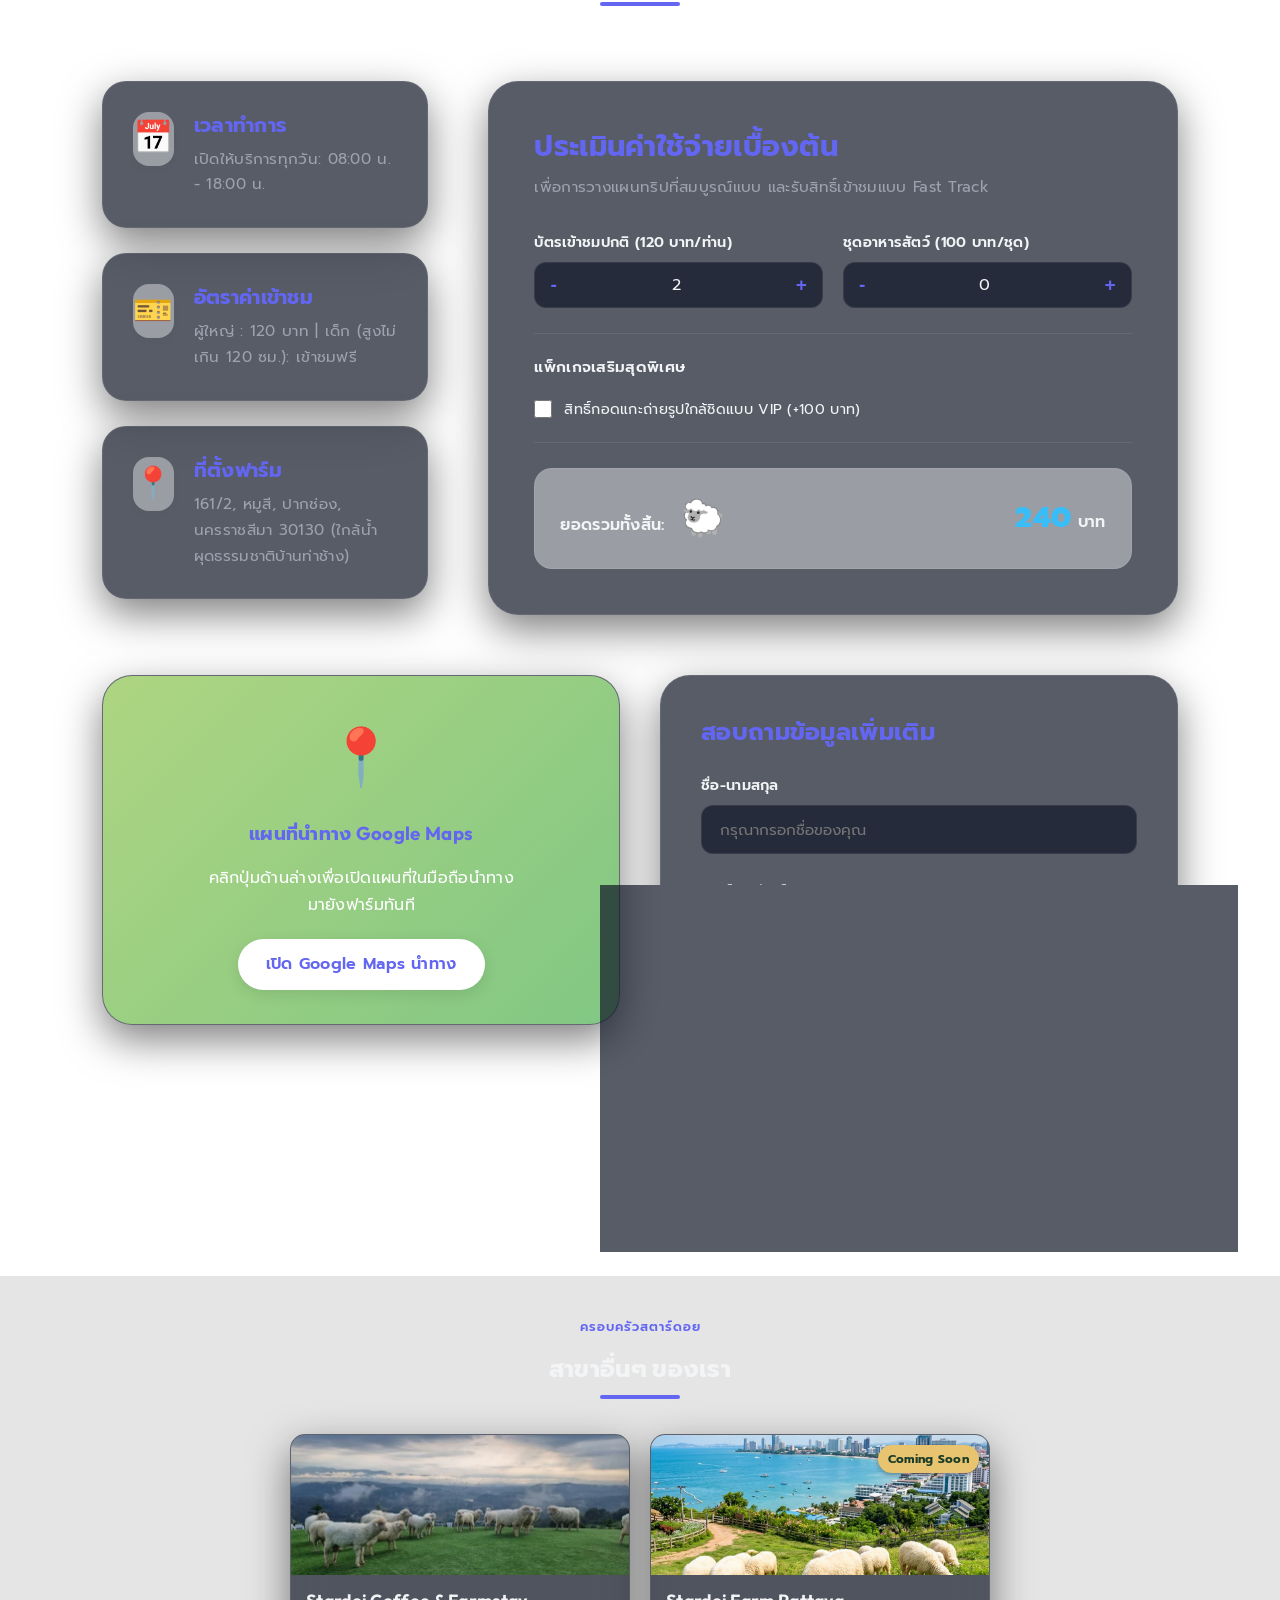
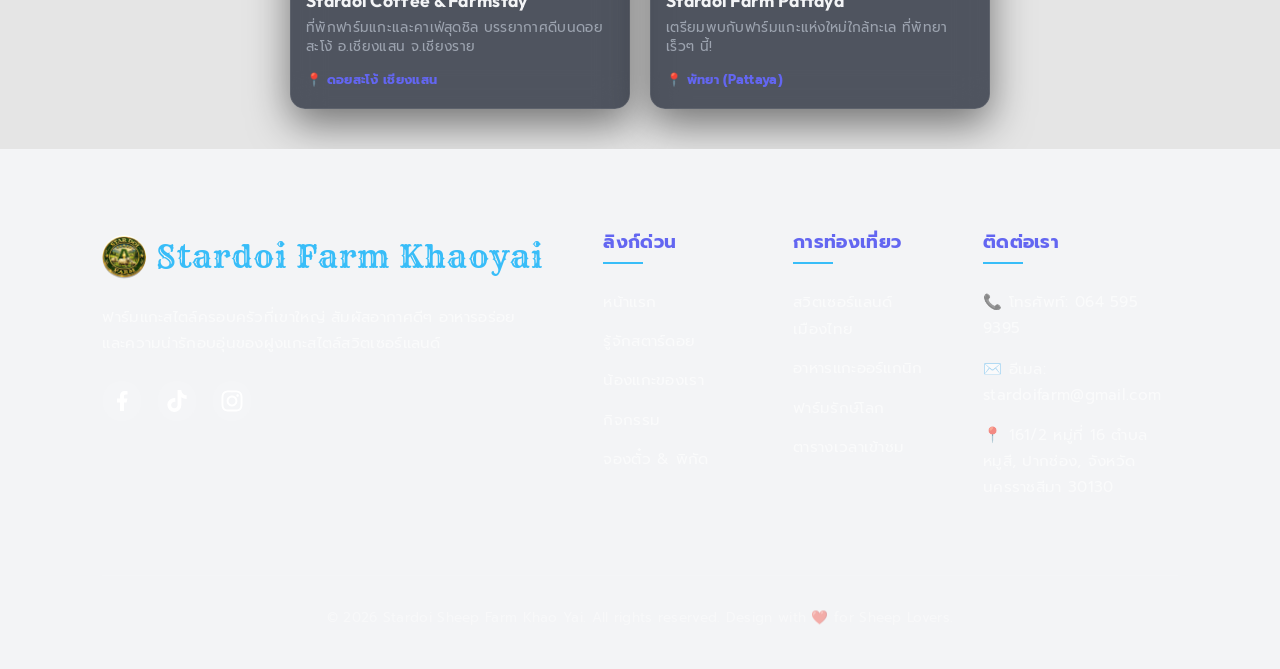
==== commit 0b226263: "Add files via upload" ====
--- a/index.html
+++ b/index.html
@@ -6,6 +6,11 @@
   <meta name="description" content="ฟาร์มแกะสตาร์ดอย เขาใหญ่ (Stardoi Sheep Farm) - สัมผัสธรรมชาติสไตล์สวิสอัลไพน์ ป้อนอาหารแกะ ถ่ายรูปสวย และคาเฟ่แสนอบอุ่น">
   <meta name="keywords" content="ฟาร์มแกะเขาใหญ่, สตาร์ดอย, ที่เที่ยวเขาใหญ่, คาเฟ่เขาใหญ่, Stardoi Sheep Farm, Khao Yai">
   <meta name="author" content="Stardoi Sheep Farm">
+  <meta property="og:title" content="Stardoi Sheep Farm Khao Yai - ฟาร์มแกะสตาร์ดอย เขาใหญ่">
+  <meta property="og:description" content="สัมผัสธรรมชาติสไตล์สวิสอัลไพน์ ป้อนอาหารแกะ ถ่ายรูปสวย และคาเฟ่แสนอบอุ่น ที่เขาใหญ่">
+  <meta property="og:type" content="website">
+  <meta property="og:image" content="images/cover.png">
+  <link rel="icon" type="image/jpeg" href="images/logo.jpg">
   
   <title>Stardoi Sheep Farm Khao Yai - ฟาร์มแกะสตาร์ดอย เขาใหญ่</title>
   
@@ -19,6 +24,11 @@
 </head>
 <body class="theme-sunny">
 
+  <div class="page-loader" id="pageLoader">
+    <div class="loader-sheep">🐑</div>
+    <p>Loading Stardoi Farm...</p>
+  </div>
+
   <!-- ==========================================================================
        Scroll Progress Bar
        ========================================================================== -->
@@ -35,7 +45,10 @@
       <span class="logo-text">Stardoi Farm Khaoyai</span>
     </a>
     
-    <nav>
+    <button class="hamburger" id="hamburgerBtn" aria-label="Toggle menu">
+      <span></span><span></span><span></span>
+    </button>
+    <nav class="mobile-nav">
       <a href="#hero" data-translate="nav-home">หน้าแรก</a>
       <a href="#about" data-translate="nav-about">รู้จักสตาร์ดอย</a>
       <a href="#flock" data-translate="nav-flock">น้องแกะของเรา</a>
@@ -88,7 +101,7 @@
   <section id="about">
     <div class="about-container">
       <div class="about-img-wrapper reveal">
-        <img class="about-img" src="images/cover.png" alt="Stardoi Sheep Farm Landscape">
+        <img class="about-img" src="images/cover.png" alt="Stardoi Sheep Farm Landscape" loading="lazy">
         <div class="about-badge">
           <span data-translate="about-badge-val">ธรรมชาติ 100%</span>
           <span data-translate="about-badge-lbl">โอบล้อมด้วยขุนเขา</span>
@@ -135,7 +148,7 @@
       <!-- Mumu Card -->
       <div class="sheep-card glass-panel reveal" data-sheep-id="mumu">
         <div class="sheep-img-wrapper">
-          <img class="sheep-card-img" src="images/cute_sheep.jpg" alt="Mumu Merino Sheep">
+          <img class="sheep-card-img" src="images/cute_sheep.jpg" alt="Mumu Merino Sheep" loading="lazy">
         </div>
         <div class="sheep-card-content">
           <span class="sheep-card-tag" data-translate="flock-card-mumu-tag">สายกินจุ</span>
@@ -152,7 +165,7 @@
       <!-- Kero Card -->
       <div class="sheep-card glass-panel reveal" data-sheep-id="kero">
         <div class="sheep-img-wrapper">
-          <img class="sheep-card-img" src="images/star_sheep_kero.jpg" alt="Kero Corriedale Sheep" style="filter: hue-rotate(15deg);">
+          <img class="sheep-card-img" src="images/star_sheep_kero.jpg" alt="Kero Corriedale Sheep" style="filter: hue-rotate(15deg);" loading="lazy">
         </div>
         <div class="sheep-card-content">
           <span class="sheep-card-tag" data-translate="flock-card-Kero-tag">จอมซน</span>
@@ -169,7 +182,7 @@
       <!-- Coco Card -->
       <div class="sheep-card glass-panel reveal" data-sheep-id="coco">
         <div class="sheep-img-wrapper">
-          <img class="sheep-card-img" src="images/cute_sheep.jpg" alt="Coco Brown Sheep" style="filter: sepia(0.6) saturate(1.2) contrast(1.1);">
+          <img class="sheep-card-img" src="images/cute_sheep.jpg" alt="Coco Brown Sheep" style="filter: sepia(0.6) saturate(1.2) contrast(1.1);" loading="lazy">
         </div>
         <div class="sheep-card-content">
           <span class="sheep-card-tag" data-translate="flock-card-coco-tag">ดาวเด่นไอจี</span>
@@ -197,7 +210,7 @@
     <div class="activities-grid">
       <div class="activity-card glass-panel reveal">
         <div class="activity-img-wrapper">
-          <img class="activity-img" src="images/Feed.jpg" alt="Feeding Sheep">
+          <img class="activity-img" src="images/Feed.jpg" alt="Feeding Sheep" loading="lazy">
         </div>
         <div class="activity-content">
           <h3 class="activity-title" data-translate="act-1-title">ป้อนอาหารแกะอย่างใกล้ชิด</h3>
@@ -207,7 +220,7 @@
       
       <div class="activity-card glass-panel reveal">
         <div class="activity-img-wrapper">
-          <img class="activity-img" src="images/Kayak1.jpg" alt="Kayaking">
+          <img class="activity-img" src="images/Kayak1.jpg" alt="Kayaking" loading="lazy">
         </div>
         <div class="activity-content">
           <h3 class="activity-title" data-translate="act-2-title">พายเรือคายัค ผจญภัยน้ำผุดธรรมชาติ</h3>
@@ -217,7 +230,7 @@
 
       <div class="activity-card glass-panel reveal">
         <div class="activity-img-wrapper">
-          <img class="activity-img" src="images/Alpaca.jpg" alt="Feeding Alpaca">
+          <img class="activity-img" src="images/Alpaca.jpg" alt="Feeding Alpaca" loading="lazy">
         </div>
         <div class="activity-content">
           <h3 class="activity-title" data-translate="act-alpaca-title">ป้อนอาหารอัลปาก้าอย่างใกล้ชิด</h3>
@@ -227,7 +240,7 @@
 
       <div class="activity-card glass-panel reveal">
         <div class="activity-img-wrapper">
-          <img class="activity-img" src="images/Rabbit1.jpg" alt="Feeding Rabbit">
+          <img class="activity-img" src="images/Rabbit1.jpg" alt="Feeding Rabbit" loading="lazy">
         </div>
         <div class="activity-content">
           <h3 class="activity-title" data-translate="act-rabbit-title">ป้อนอาหารกระต่าย</h3>
@@ -237,7 +250,7 @@
 
       <div class="activity-card glass-panel reveal">
         <div class="activity-img-wrapper">
-          <img class="activity-img" src="images/Horse.jpg" alt="Horseback Riding">
+          <img class="activity-img" src="images/Horse.jpg" alt="Horseback Riding" loading="lazy">
         </div>
         <div class="activity-content">
           <h3 class="activity-title" data-translate="act-horse-title">ขี่ม้าชมวิว</h3>
@@ -247,7 +260,7 @@
 
       <div class="activity-card glass-panel reveal">
         <div class="activity-img-wrapper">
-          <img class="activity-img" src="images/Carousel.jpg" alt="Carousel">
+          <img class="activity-img" src="images/Carousel.jpg" alt="Carousel" loading="lazy">
         </div>
         <div class="activity-content">
           <h3 class="activity-title" data-translate="act-carousel-title">ม้าหมุน</h3>
@@ -257,7 +270,7 @@
 
       <div class="activity-card glass-panel reveal">
         <div class="activity-img-wrapper">
-          <img class="activity-img" src="images/Paint.jpg" alt="Painting">
+          <img class="activity-img" src="images/Paint.jpg" alt="Painting" loading="lazy">
         </div>
         <div class="activity-content">
           <h3 class="activity-title" data-translate="act-paint-title">กิจกรรมระบายสีสร้างสรรค์</h3>
@@ -267,7 +280,7 @@
       
       <div class="activity-card glass-panel reveal">
         <div class="activity-img-wrapper">
-          <img class="activity-img" src="images/star_sheep_kero.jpg" alt="Photo with Sheep">
+          <img class="activity-img" src="images/star_sheep_kero.jpg" alt="Photo with Sheep" loading="lazy">
         </div>
         <div class="activity-content">
           <h3 class="activity-title" data-translate="act-photo-title">ถ่ายรูปกับน้องแกะ</h3>
@@ -280,7 +293,7 @@
     <div class="cafe-glamping-row">
       <div class="highlight-card glass-panel reveal">
         <div class="highlight-img-wrapper">
-          <img class="highlight-img" src="images/cafe_bakery.jpg" alt="Stardoi Cafe Bakery">
+          <img class="highlight-img" src="images/cafe_bakery.jpg" alt="Stardoi Cafe Bakery" loading="lazy">
         </div>
         <div class="highlight-content">
           <span class="highlight-tag" data-translate="act-3-tag">ห้ามพลาด</span>
@@ -296,7 +309,7 @@
           <p data-translate="act-4-p">เราบริหารจัดการฟาร์มด้วยระบบที่ทันสมัย ใส่ใจสิ่งแวดล้อมและสวัสดิภาพของสัตว์ (Animal Welfare) น้องแกะและสัตว์ทุกตัวได้รับการดูแลอย่างดีเยี่ยมด้วยความรัก เพื่อส่งมอบรอยยิ้มให้กับผู้มาเยือนทุกคน</p>
         </div>
         <div class="highlight-img-wrapper">
-          <img class="highlight-img" src="images/hero_farm.jpg" alt="Stardoi Eco-Friendly Smart Farm" style="filter: brightness(0.95) contrast(1.1);">
+          <img class="highlight-img" src="images/hero_farm.jpg" alt="Stardoi Eco-Friendly Smart Farm" style="filter: brightness(0.95) contrast(1.1);" loading="lazy">
         </div>
       </div>
 
@@ -306,27 +319,27 @@
       <div class="slideshow-container">
         <!-- Slide 1 -->
         <div class="my-slide fade">
-          <img src="images/slide1.jpg" onerror="this.src='images/cover.png'" alt="Stardoi Farm Slide 1">
+          <img src="images/slide1.jpg" onerror="this.src='images/cover.png'" alt="Stardoi Farm Slide 1" loading="lazy">
           <div class="slide-caption" data-translate="slide1-caption">สัมผัสบรรยากาศฟาร์มแกะสุดชิลท่ามกลางขุนเขา</div>
         </div>
         <!-- Slide 2 -->
         <div class="my-slide fade">
-          <img src="images/slide2.jpg" onerror="this.src='images/cafe_bakery.jpg'" alt="Stardoi Farm Slide 2">
+          <img src="images/slide2.jpg" onerror="this.src='images/cafe_bakery.jpg'" alt="Stardoi Farm Slide 2" loading="lazy">
           <div class="slide-caption" data-translate="slide2-caption">สนุกสนานไปกับกิจกรรมให้อาหารสัตว์นานาชนิด</div>
         </div>
         <!-- Slide 3 -->
         <div class="my-slide fade">
-          <img src="images/slide3.jpg" onerror="this.src='images/cute_sheep.jpg'" alt="Stardoi Farm Slide 3">
+          <img src="images/slide3.jpg" onerror="this.src='images/cute_sheep.jpg'" alt="Stardoi Farm Slide 3" loading="lazy">
           <div class="slide-caption" data-translate="slide3-caption">แวะพักจิบเครื่องดื่มและทานเบเกอรี่แสนอร่อยที่คาเฟ่</div>
         </div>
         <!-- Slide 4 -->
         <div class="my-slide fade">
-          <img src="images/slide4.jpg" onerror="this.src='images/cover.png'" alt="Stardoi Farm Slide 4">
+          <img src="images/slide4.jpg" onerror="this.src='images/cover.png'" alt="Stardoi Farm Slide 4" loading="lazy">
           <div class="slide-caption" data-translate="slide4-caption">มุมถ่ายรูปสวยๆ สไตล์ยุโรปมากมายทั่วฟาร์ม</div>
         </div>
         <!-- Slide 5 -->
         <div class="my-slide fade">
-          <img src="images/slide5.jpg" onerror="this.src='images/cover.png'" alt="Stardoi Farm Slide 5">
+          <img src="images/slide5.jpg" onerror="this.src='images/cover.png'" alt="Stardoi Farm Slide 5" loading="lazy">
           <div class="slide-caption" data-translate="slide5-caption">เก็บความทรงจำดีๆ ที่ฟาร์มแกะสตาร์ดอย</div>
         </div>
 
@@ -474,7 +487,7 @@
     <div class="modal-content glass-panel">
       <button class="modal-close" id="modalClose" aria-label="Close modal">&times;</button>
       <div class="modal-hero">
-        <img class="modal-img" id="modalImg" src="images/cute_sheep.jpg" alt="Sheep detail">
+        <img class="modal-img" id="modalImg" src="images/cute_sheep.jpg" alt="Sheep detail" loading="lazy">
         <div class="modal-header-info">
           <h2 id="modalName">ชื่อแกะ</h2>
         </div>
@@ -602,6 +615,8 @@
     </div>
   </footer>
 
+  <button class="back-to-top" id="backToTop" aria-label="Back to top">↑</button>
+
   <!-- JavaScript logic -->
   <script src="app.js"></script>
 </body>
--- a/style.css
+++ b/style.css
@@ -662,6 +662,7 @@
   aspect-ratio: 1 / 1;
   height: auto;
   overflow: hidden;
+  animation: float 3s infinite alternate ease-in-out;
 }
 
 .sheep-card-img {
@@ -1483,13 +1484,78 @@
 }
 
 /* ==========================================================================
+   Back-to-Top Button
+   ========================================================================== */
+.back-to-top {
+  position: fixed;
+  bottom: 30px;
+  right: 30px;
+  width: 48px;
+  height: 48px;
+  border-radius: 50%;
+  background: var(--primary-color);
+  color: white;
+  border: none;
+  font-size: 1.3rem;
+  cursor: pointer;
+  opacity: 0;
+  visibility: hidden;
+  transform: translateY(20px);
+  transition: all 0.3s ease;
+  z-index: 900;
+  box-shadow: 0 4px 15px rgba(0,0,0,0.2);
+}
+.back-to-top.visible {
+  opacity: 1;
+  visibility: visible;
+  transform: translateY(0);
+}
+.back-to-top:hover {
+  background: var(--primary-hover);
+  transform: translateY(-3px);
+  box-shadow: 0 6px 20px rgba(0,0,0,0.3);
+}
+
+/* ==========================================================================
+   Page Loader
+   ========================================================================== */
+.page-loader {
+  position: fixed;
+  top: 0;
+  left: 0;
+  width: 100%;
+  height: 100%;
+  background: var(--bg-gradient);
+  display: flex;
+  flex-direction: column;
+  align-items: center;
+  justify-content: center;
+  z-index: 99999;
+  transition: opacity 0.5s ease, visibility 0.5s ease;
+}
+.page-loader.hidden {
+  opacity: 0;
+  visibility: hidden;
+}
+.loader-sheep {
+  font-size: 4rem;
+  animation: bounceSheep 1s infinite ease-in-out;
+}
+.page-loader p {
+  margin-top: 15px;
+  font-weight: 500;
+  color: var(--text-muted);
+  letter-spacing: 1px;
+}
+
+/* ==========================================================================
    Animations & Transitions
    ========================================================================== */
 
 /* Fade-in scroll animations class */
 .reveal {
   opacity: 0;
-  transform: translateY(40px);
+  transform: translateY(30px);
   transition: opacity 0.8s ease, transform 0.8s ease;
 }
 
@@ -1513,6 +1579,11 @@
   0% { background-position: 0% 0%; }
   50% { background-position: 100% 50%; }
   100% { background-position: 0% 0%; }
+}
+
+@keyframes fadeUp {
+  from { opacity: 0; transform: translateY(20px); }
+  to { opacity: 1; transform: translateY(0); }
 }
 
 @keyframes starryTwinkle {
@@ -1574,6 +1645,37 @@
   }
 }
 
+/* ==========================================================================
+   Hamburger Menu Styles
+   ========================================================================== */
+.hamburger {
+  display: none;
+  flex-direction: column;
+  gap: 5px;
+  background: none;
+  border: none;
+  cursor: pointer;
+  padding: 5px;
+  z-index: 1001;
+}
+.hamburger span {
+  display: block;
+  width: 24px;
+  height: 2.5px;
+  background: var(--nav-text);
+  border-radius: 2px;
+  transition: all 0.3s ease;
+}
+.hamburger.active span:nth-child(1) {
+  transform: rotate(45deg) translate(5px, 5px);
+}
+.hamburger.active span:nth-child(2) {
+  opacity: 0;
+}
+.hamburger.active span:nth-child(3) {
+  transform: rotate(-45deg) translate(5px, -5px);
+}
+
 @media (max-width: 768px) {
   header {
     padding: 10px 15px;
@@ -1599,8 +1701,27 @@
     font-size: 0.75rem;
     padding: 4px 8px;
   }
-  nav {
-    display: none; /* Can toggle in real mobile nav, keeping clean here */
+  .hamburger {
+    display: flex;
+  }
+  nav.mobile-nav {
+    display: none;
+    position: fixed;
+    top: 60px;
+    left: 0;
+    width: 100%;
+    flex-direction: column;
+    background: var(--nav-bg);
+    backdrop-filter: blur(20px);
+    -webkit-backdrop-filter: blur(20px);
+    padding: 20px;
+    gap: 15px;
+    border-bottom: 1px solid var(--glass-border);
+    box-shadow: 0 10px 30px rgba(0,0,0,0.1);
+    z-index: 999;
+  }
+  nav.mobile-nav.open {
+    display: flex;
   }
   section {
     padding: 80px 20px;
@@ -1620,3 +1741,8 @@
     grid-template-columns: 1fr;
   }
 }
+
+@keyframes float {
+  0% { transform: translateY(-5px); }
+  100% { transform: translateY(5px); }
+}
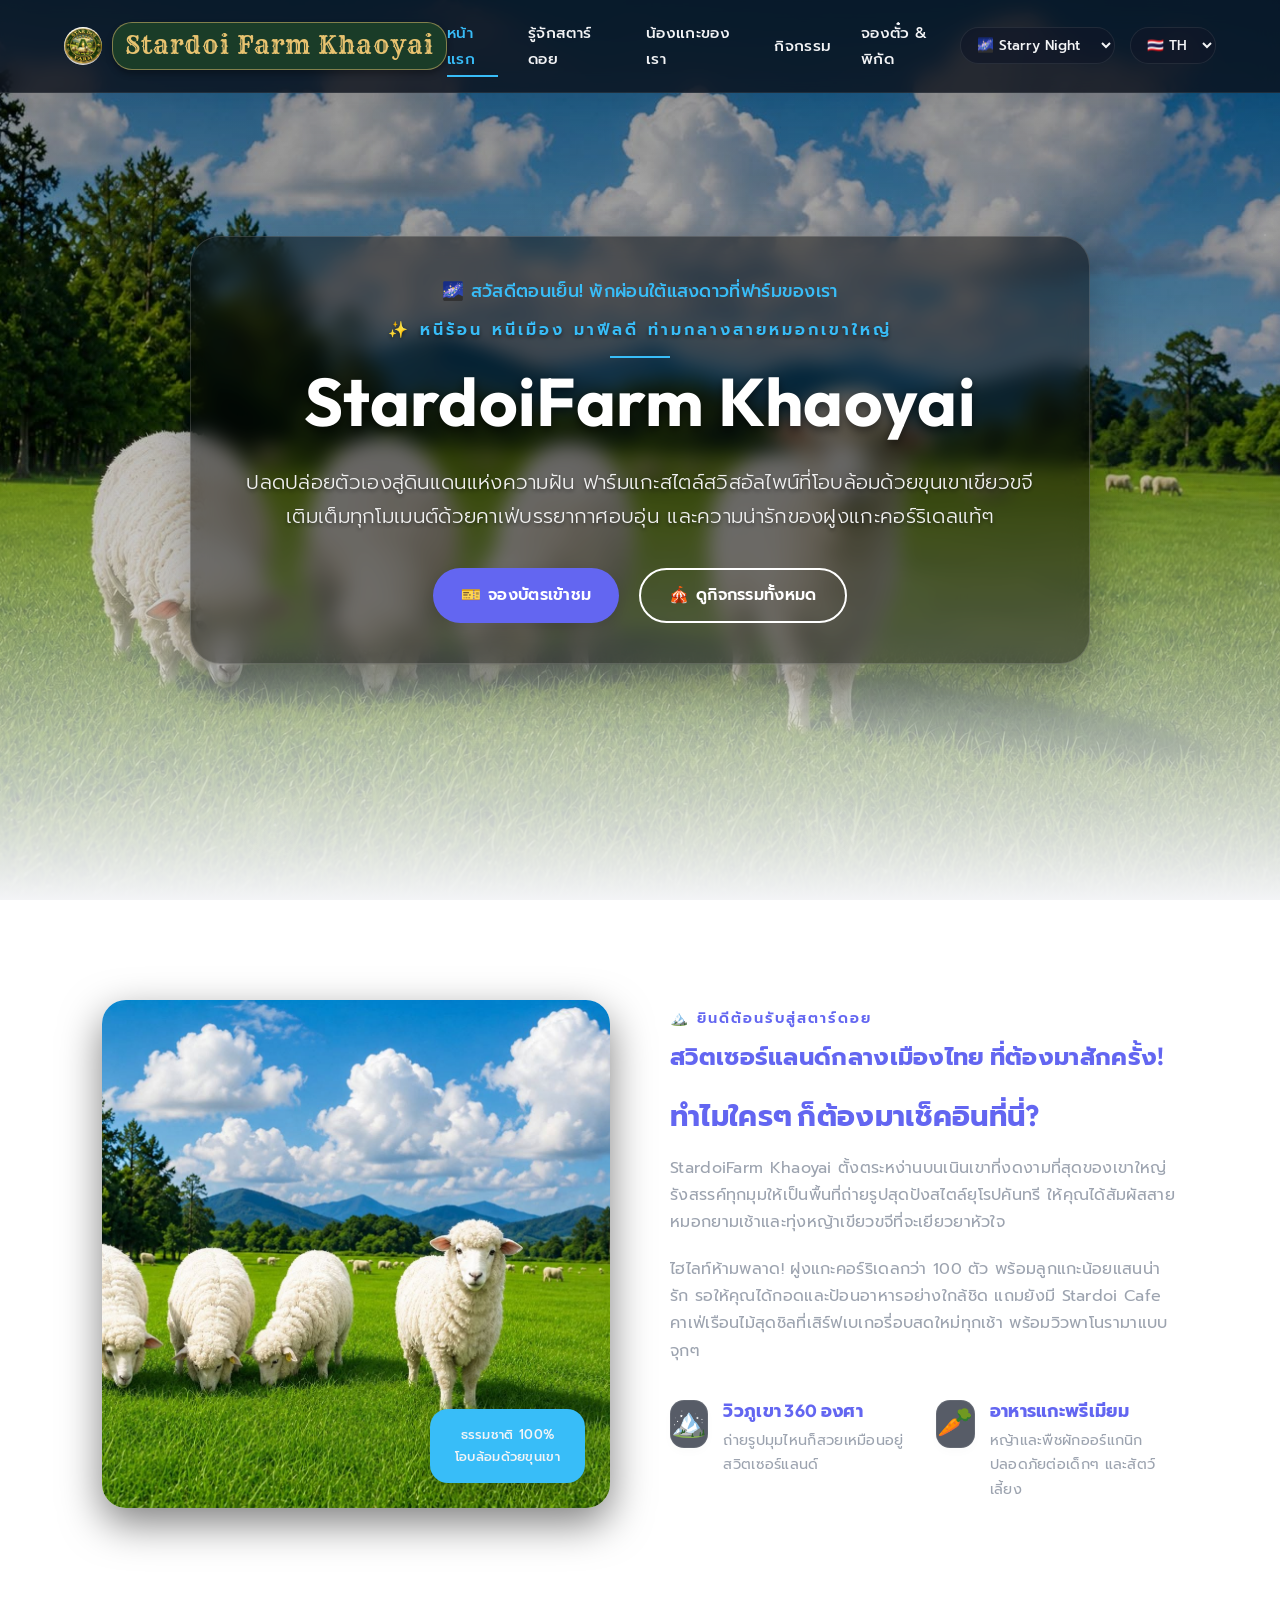
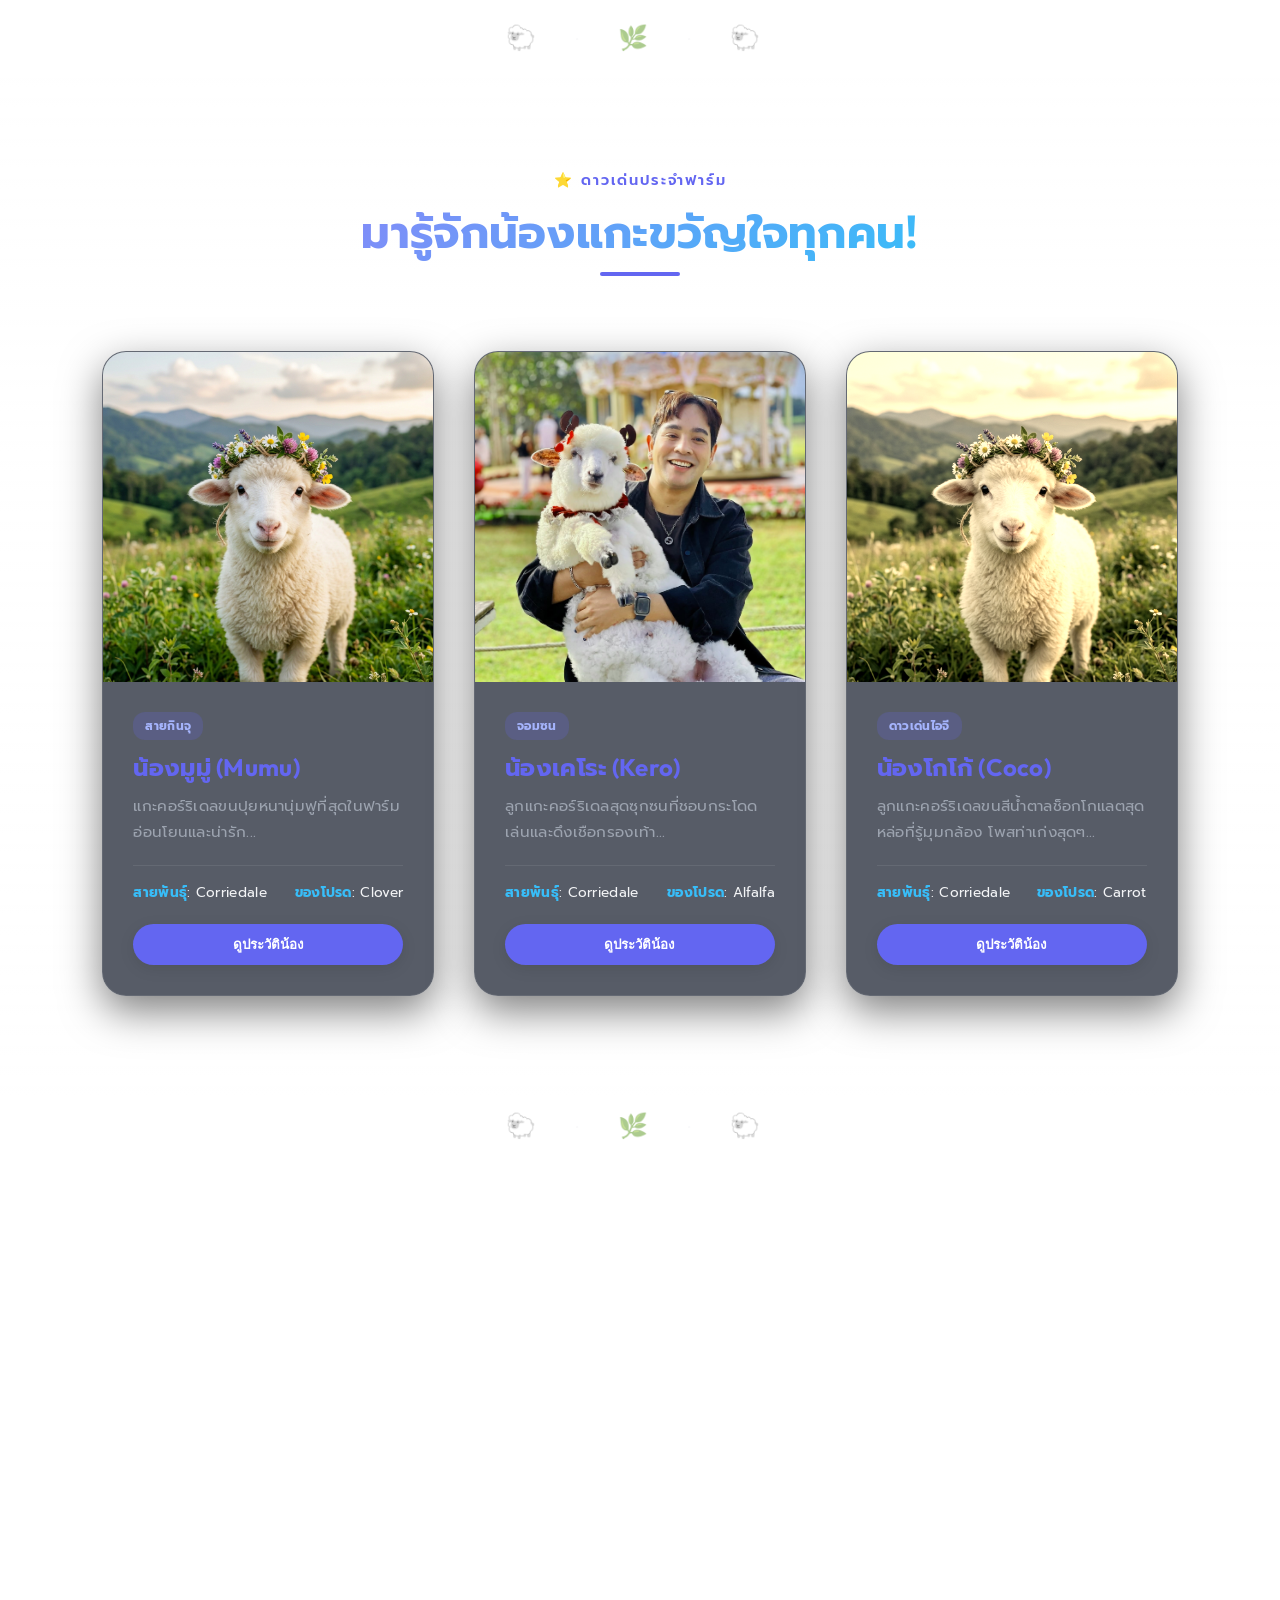
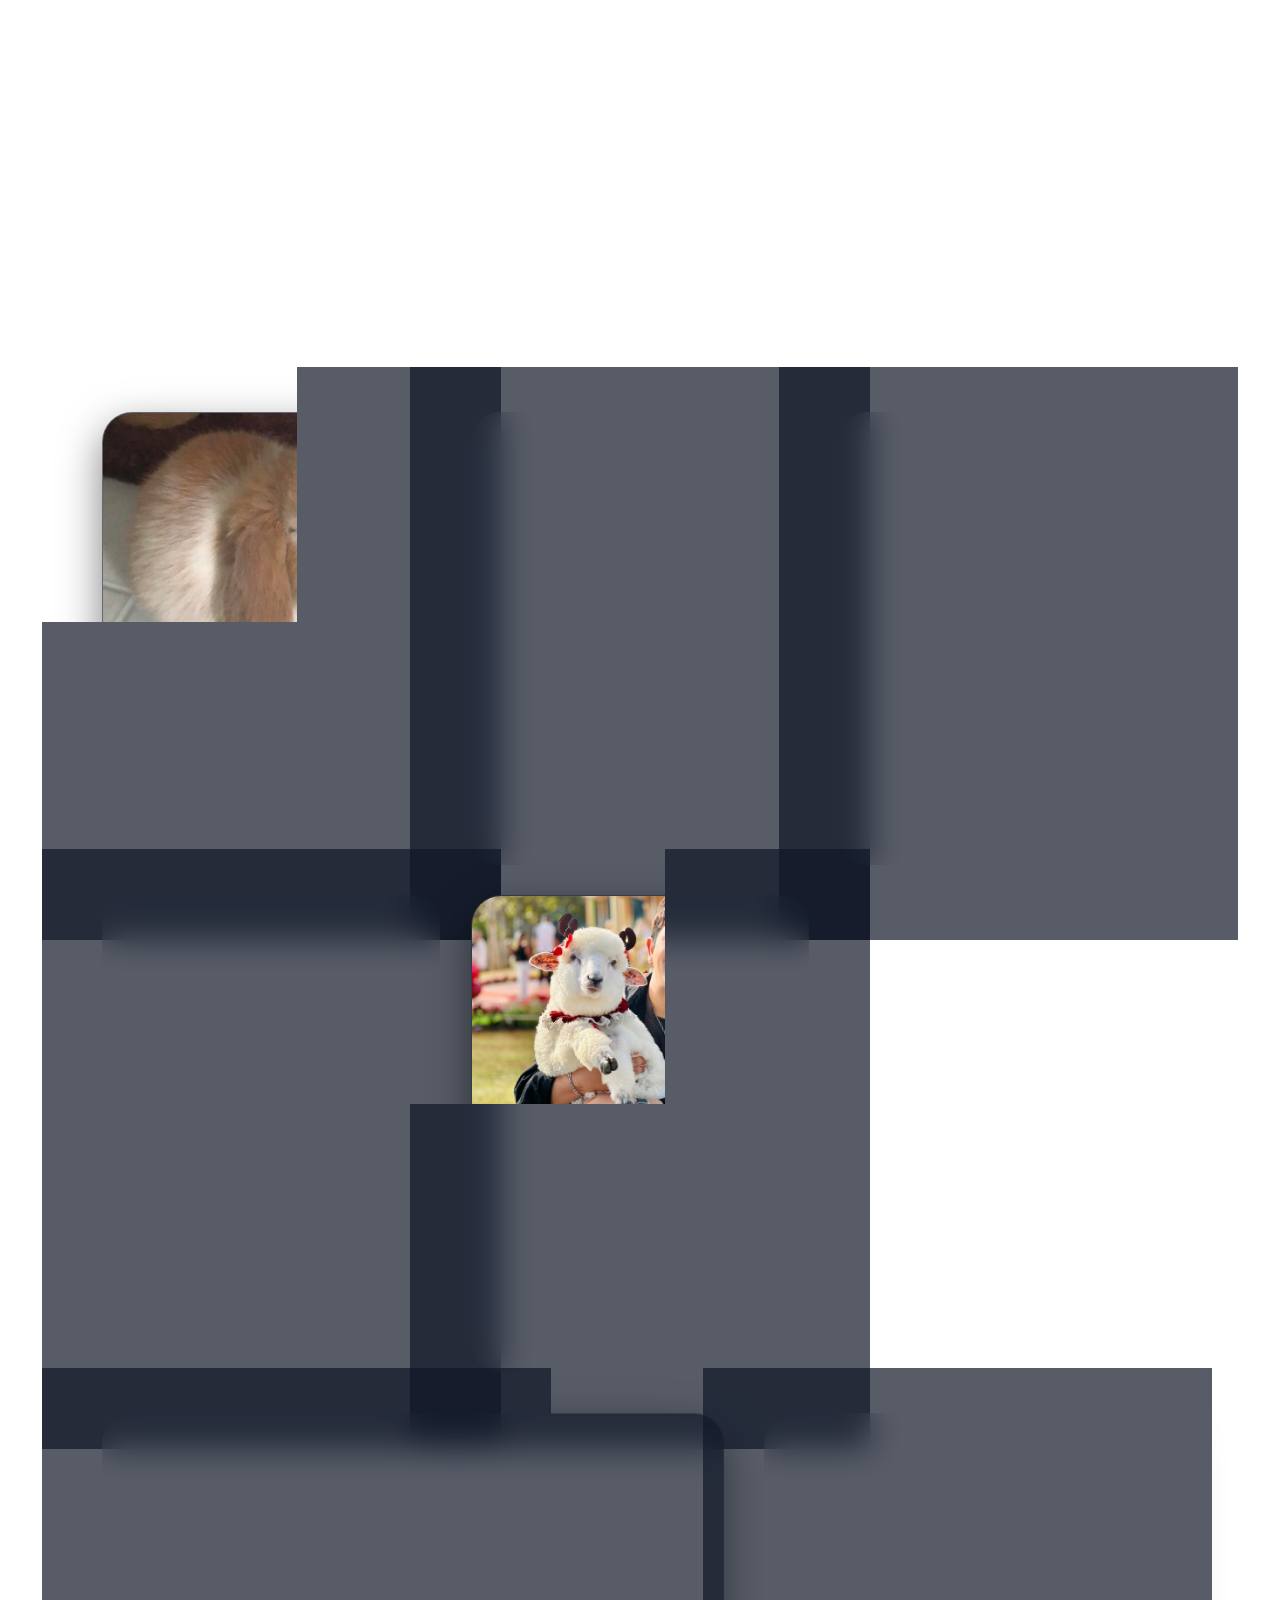
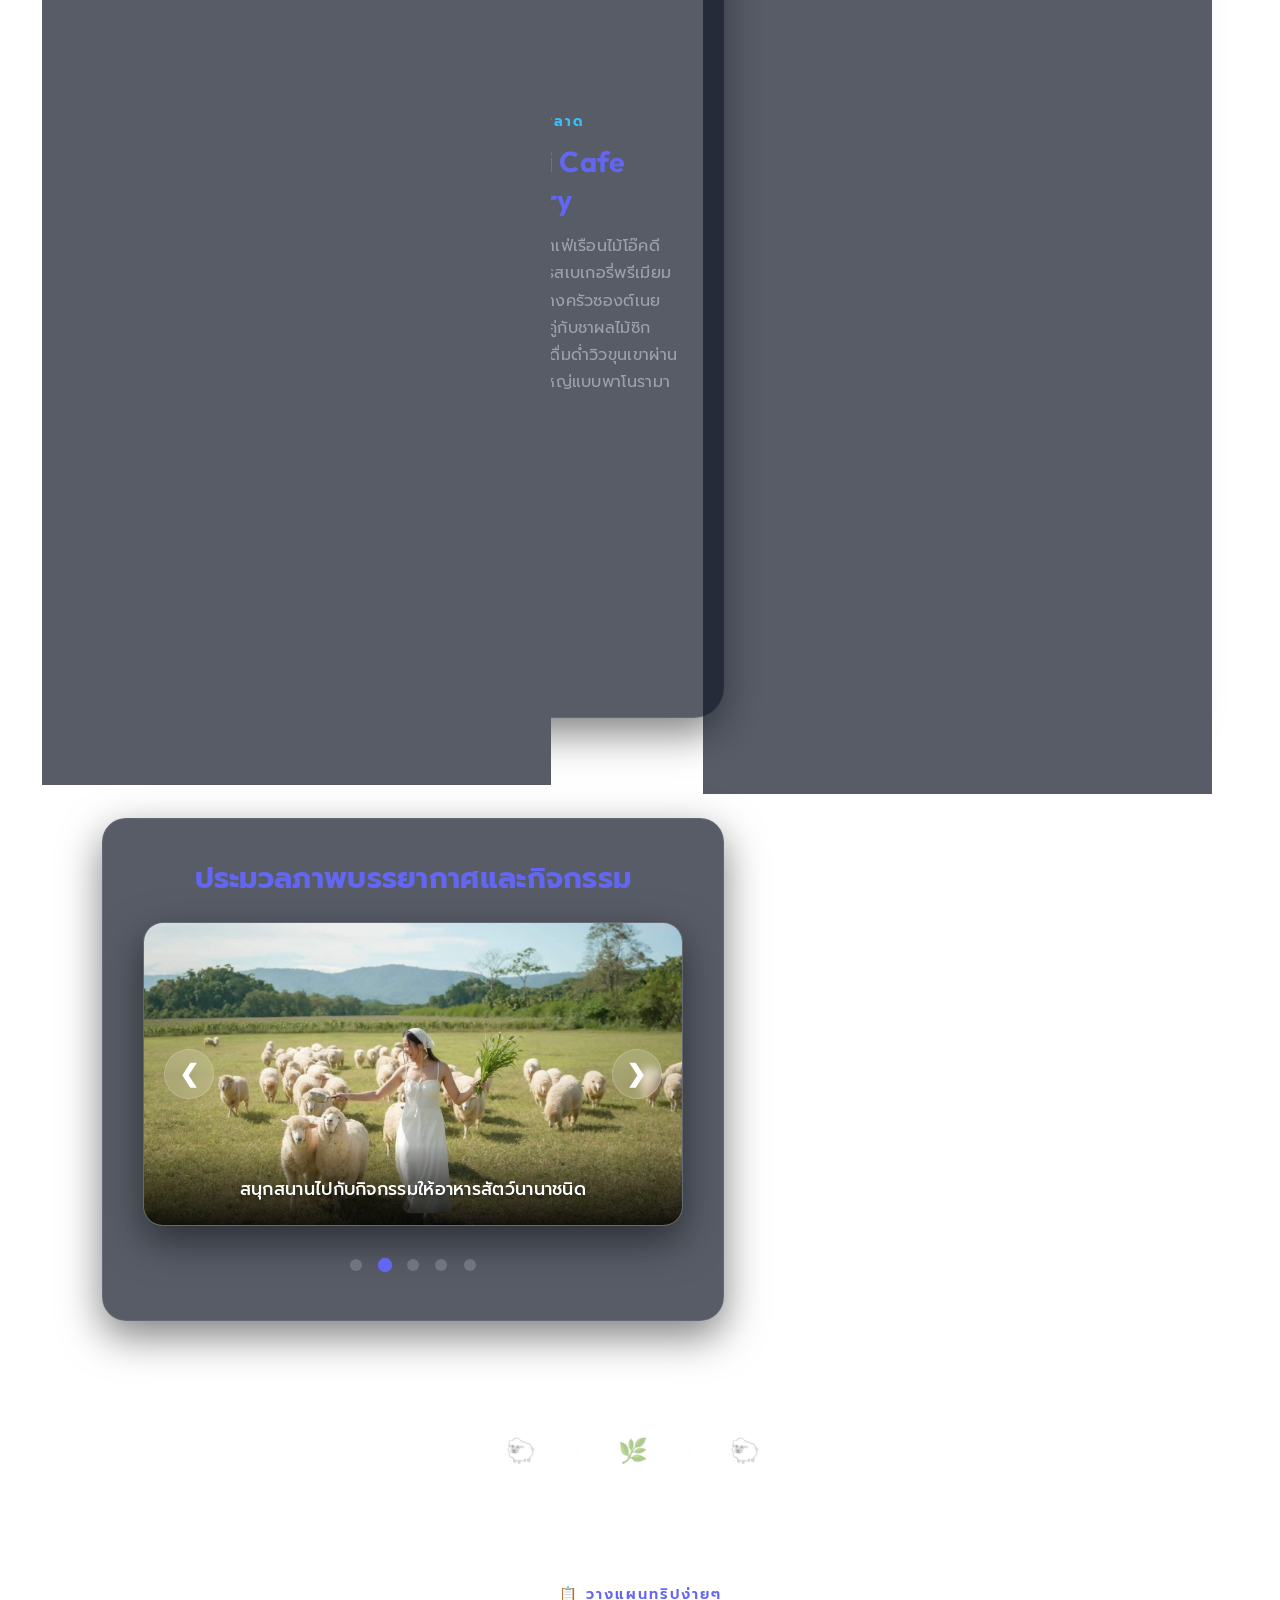
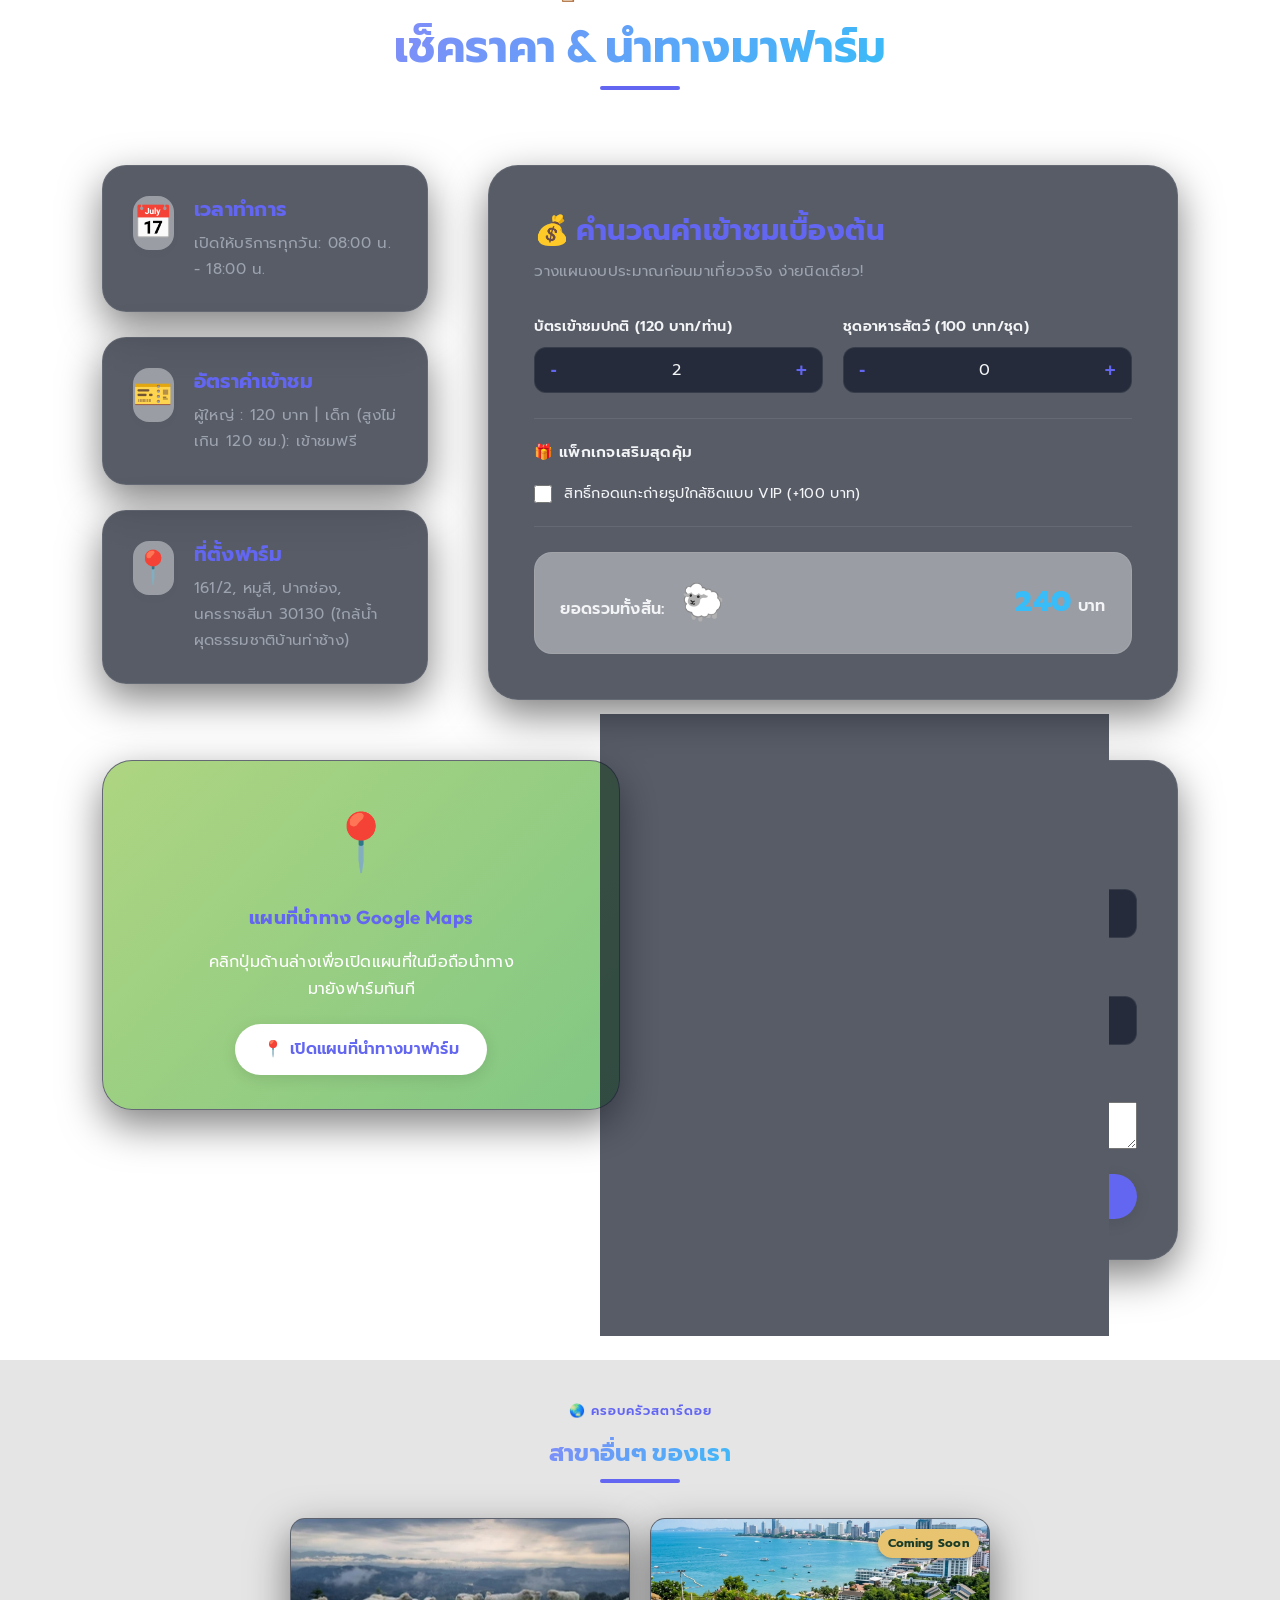
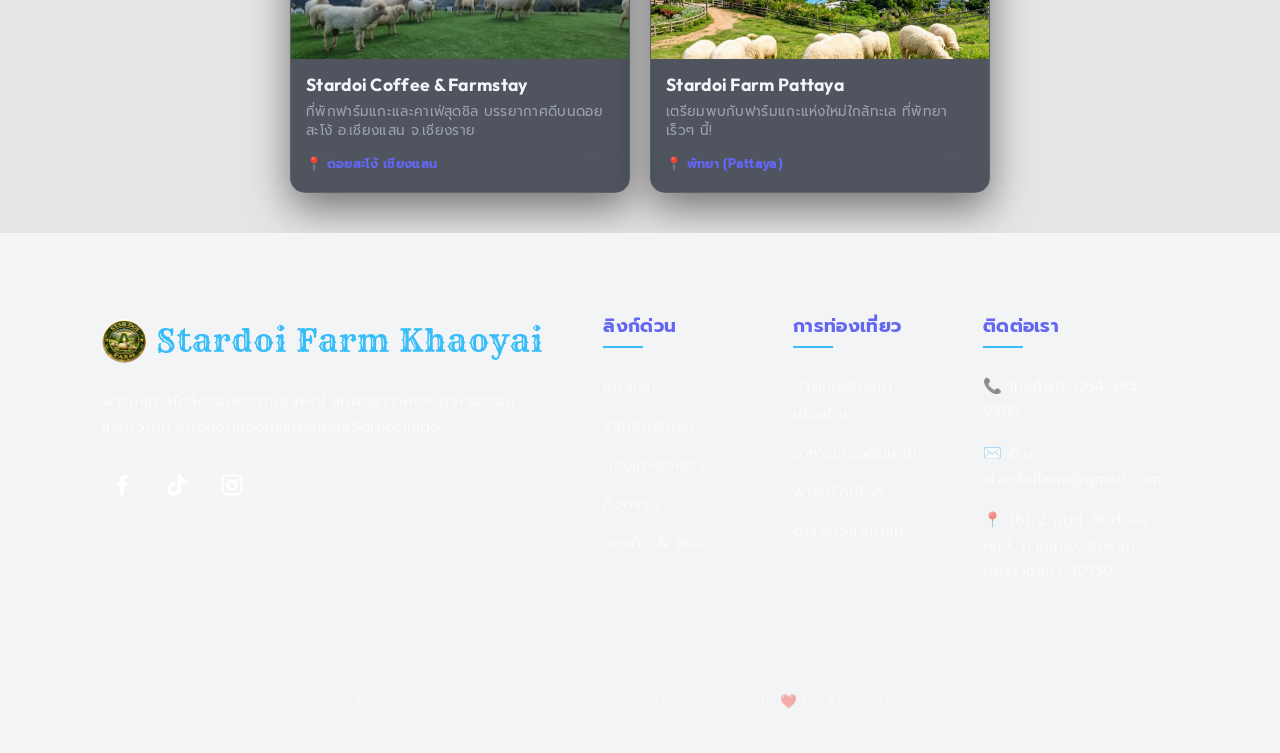
==== commit 85bf5ab4: "Add files via upload" ====
--- a/index.html
+++ b/index.html
@@ -3,16 +3,16 @@
 <head>
   <meta charset="UTF-8">
   <meta name="viewport" content="width=device-width, initial-scale=1.0">
-  <meta name="description" content="ฟาร์มแกะสตาร์ดอย เขาใหญ่ (Stardoi Sheep Farm) - สัมผัสธรรมชาติสไตล์สวิสอัลไพน์ ป้อนอาหารแกะ ถ่ายรูปสวย และคาเฟ่แสนอบอุ่น">
-  <meta name="keywords" content="ฟาร์มแกะเขาใหญ่, สตาร์ดอย, ที่เที่ยวเขาใหญ่, คาเฟ่เขาใหญ่, Stardoi Sheep Farm, Khao Yai">
-  <meta name="author" content="Stardoi Sheep Farm">
-  <meta property="og:title" content="Stardoi Sheep Farm Khao Yai - ฟาร์มแกะสตาร์ดอย เขาใหญ่">
+  <meta name="description" content="ฟาร์มแกะสตาร์ดอย เขาใหญ่ (StardoiFarm Khaoyai) - สัมผัสธรรมชาติสไตล์สวิสอัลไพน์ ป้อนอาหารแกะ ถ่ายรูปสวย และคาเฟ่แสนอบอุ่น">
+  <meta name="keywords" content="ฟาร์มแกะเขาใหญ่, สตาร์ดอย, ที่เที่ยวเขาใหญ่, คาเฟ่เขาใหญ่, StardoiFarm Khaoyai, StardoiFarm">
+  <meta name="author" content="StardoiFarm Khaoyai">
+  <meta property="og:title" content="StardoiFarm Khaoyai - ฟาร์มแกะสตาร์ดอย เขาใหญ่">
   <meta property="og:description" content="สัมผัสธรรมชาติสไตล์สวิสอัลไพน์ ป้อนอาหารแกะ ถ่ายรูปสวย และคาเฟ่แสนอบอุ่น ที่เขาใหญ่">
   <meta property="og:type" content="website">
   <meta property="og:image" content="images/cover.png">
   <link rel="icon" type="image/jpeg" href="images/logo.jpg">
   
-  <title>Stardoi Sheep Farm Khao Yai - ฟาร์มแกะสตาร์ดอย เขาใหญ่</title>
+  <title>StardoiFarm Khaoyai - ฟาร์มแกะสตาร์ดอย เขาใหญ่</title>
   
   <!-- Google Fonts -->
   <link rel="preconnect" href="https://fonts.googleapis.com">
@@ -101,7 +101,7 @@
   <section id="about">
     <div class="about-container">
       <div class="about-img-wrapper reveal">
-        <img class="about-img" src="images/cover.png" alt="Stardoi Sheep Farm Landscape" loading="lazy">
+        <img class="about-img" src="images/cover.png" alt="StardoiFarm Khaoyai Landscape" loading="lazy">
         <div class="about-badge">
           <span data-translate="about-badge-val">ธรรมชาติ 100%</span>
           <span data-translate="about-badge-lbl">โอบล้อมด้วยขุนเขา</span>
@@ -135,6 +135,8 @@
     </div>
   </section>
 
+  <div class="section-divider">🐑 · 🌿 · 🐑</div>
+
   <!-- ==========================================================================
        Meet The Flock Section (Interactive)
        ========================================================================== -->
@@ -197,6 +199,8 @@
       </div>
     </div>
   </section>
+
+  <div class="section-divider">🐑 · 🌿 · 🐑</div>
 
   <!-- ==========================================================================
        Activities Section
@@ -360,6 +364,7 @@
     </div>
   </section>
 
+  <div class="section-divider">🐑 · 🌿 · 🐑</div>
 
   <!-- ==========================================================================
        Booking & Location Section
@@ -611,7 +616,7 @@
     </div>
     
     <div class="copyright">
-      &copy; 2026 Stardoi Sheep Farm Khao Yai. All rights reserved. Design with ❤️ for Sheep Lovers.
+      &copy; 2026 StardoiFarm Khaoyai. All rights reserved. Design with ❤️ for Animal Lovers.
     </div>
   </footer>
 
--- a/style.css
+++ b/style.css
@@ -319,6 +319,15 @@
   width: 100%;
 }
 
+nav a.nav-active {
+  color: var(--accent-color);
+  opacity: 1;
+}
+nav a.nav-active::after {
+  width: 100%;
+  background-color: var(--accent-color);
+}
+
 .controls {
   display: flex;
   align-items: center;
@@ -454,6 +463,20 @@
   text-shadow: 0 2px 4px rgba(0,0,0,0.5);
 }
 
+.hero-tagline::after {
+  content: '';
+  display: block;
+  width: 60px;
+  height: 2px;
+  background: var(--accent-color);
+  margin: 12px auto 0;
+  animation: expandLine 1.5s ease forwards;
+}
+@keyframes expandLine {
+  from { width: 0; }
+  to { width: 60px; }
+}
+
 .hero-content h1 {
   font-size: clamp(2.5rem, 6vw, 4.2rem);
   margin-bottom: 20px;
@@ -474,6 +497,14 @@
   justify-content: center;
   gap: 20px;
   flex-wrap: wrap;
+}
+
+.hero-buttons .btn-primary {
+  animation: pulseGlow 2s infinite ease-in-out;
+}
+@keyframes pulseGlow {
+  0%, 100% { box-shadow: 0 4px 15px rgba(0,0,0,0.1); }
+  50% { box-shadow: 0 4px 25px var(--glow-color), 0 0 40px var(--glow-color); }
 }
 
 .hero-buttons .btn-secondary {
@@ -529,6 +560,28 @@
   height: 4px;
   background-color: var(--primary-color);
   border-radius: 2px;
+}
+
+.section-header h2 {
+  background: linear-gradient(135deg, var(--primary-color) 0%, var(--accent-color) 100%);
+  -webkit-background-clip: text;
+  -webkit-text-fill-color: transparent;
+  background-clip: text;
+}
+.theme-night .section-header h2 {
+  background: linear-gradient(135deg, #818cf8 0%, #38bdf8 100%);
+  -webkit-background-clip: text;
+  -webkit-text-fill-color: transparent;
+  background-clip: text;
+}
+
+.section-divider {
+  text-align: center;
+  font-size: 1.5rem;
+  padding: 10px 0;
+  letter-spacing: 15px;
+  opacity: 0.5;
+  animation: float 3s infinite alternate ease-in-out;
 }
 
 /* ==========================================================================
@@ -654,6 +707,23 @@
 .sheep-card:hover {
   transform: translateY(var(--card-hover-y));
   box-shadow: 0 15px 40px rgba(0,0,0,0.08);
+}
+
+.sheep-card::before {
+  content: '';
+  position: absolute;
+  inset: 0;
+  border-radius: 24px;
+  padding: 2px;
+  background: linear-gradient(135deg, transparent 0%, var(--accent-color) 50%, transparent 100%);
+  -webkit-mask: linear-gradient(#fff 0 0) content-box, linear-gradient(#fff 0 0);
+  -webkit-mask-composite: xor;
+  mask-composite: exclude;
+  opacity: 0;
+  transition: opacity 0.5s ease;
+}
+.sheep-card:hover::before {
+  opacity: 1;
 }
 
 .sheep-img-wrapper {
@@ -873,11 +943,12 @@
   overflow: hidden;
   border-radius: 30px;
   transition: transform 0.3s ease, box-shadow 0.3s ease;
+  perspective: 1000px;
 }
 
 .activity-card:hover {
-  transform: translateY(-10px);
-  box-shadow: 0 15px 35px rgba(0,0,0,0.15);
+  transform: translateY(-10px) rotateX(2deg);
+  box-shadow: 0 20px 40px rgba(0,0,0,0.15);
 }
 
 .activity-img-wrapper {
